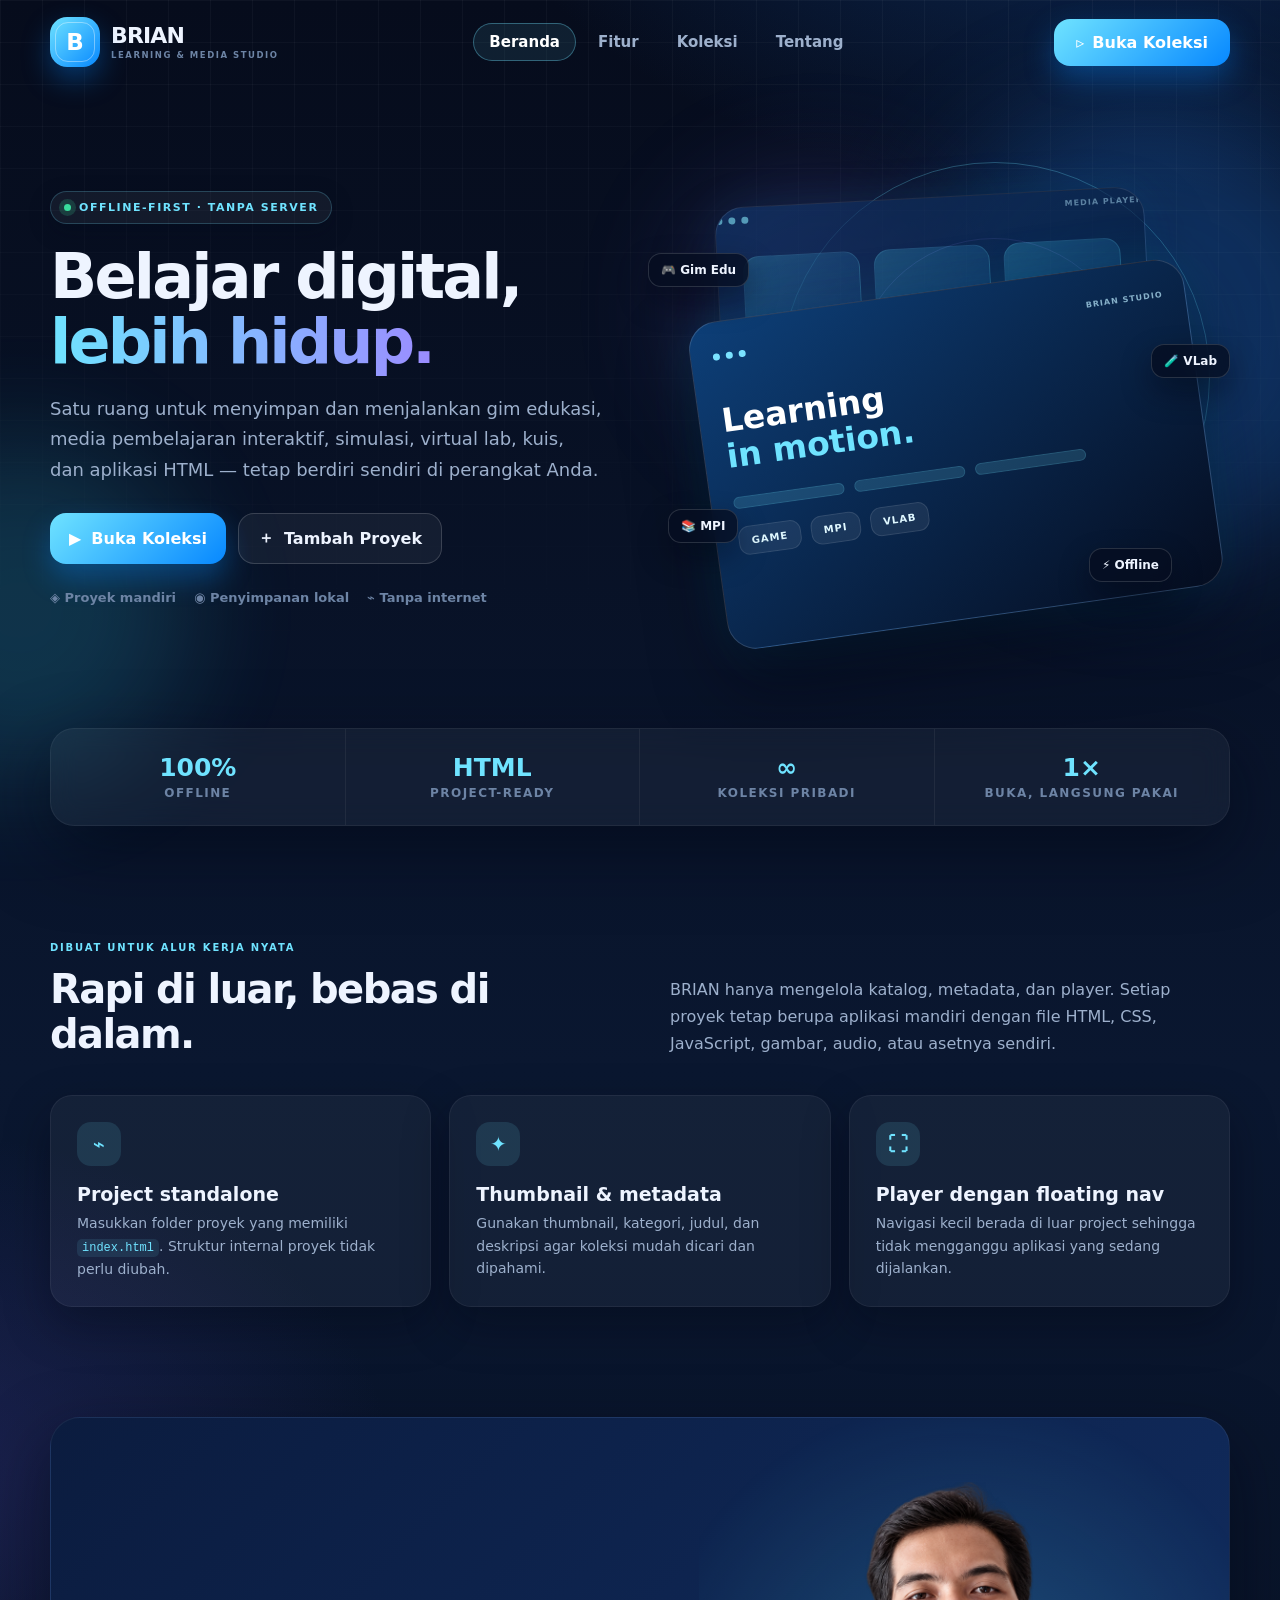
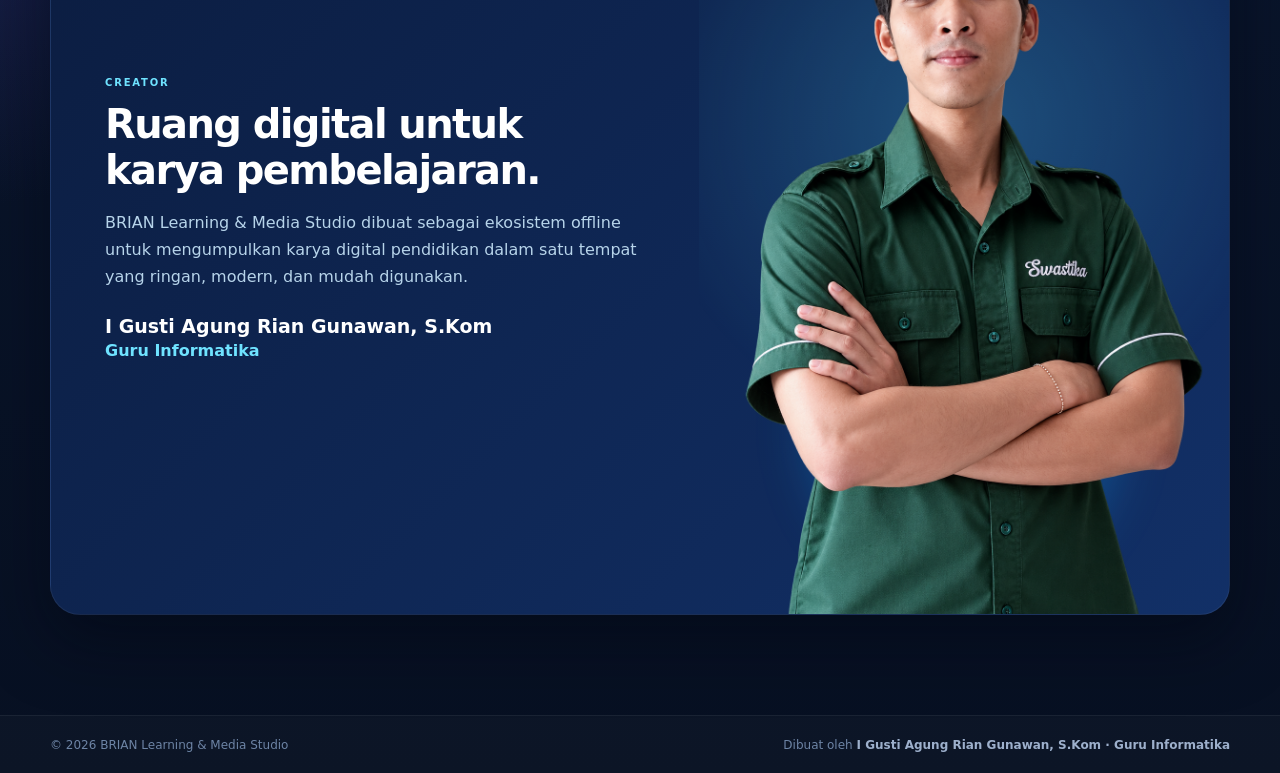
==== index.html @ 8cee1189 "Add files via upload" ====
<!doctype html>
<html lang="id">
<head>
  <meta charset="utf-8">
  <meta name="viewport" content="width=device-width, initial-scale=1">
  <meta name="theme-color" content="#0788ff">
  <meta name="description" content="BRIAN Learning & Media Studio — ruang offline untuk mengelola game edukasi, media pembelajaran interaktif, simulasi, dan aplikasi HTML.">
  <title>BRIAN Learning & Media Studio</title>
  <link rel="icon" href="assets/icons/favicon.svg" type="image/svg+xml">
  <link rel="stylesheet" href="css/styles.css">
</head>
<body class="landing-body">
  <div class="page-bg" aria-hidden="true">
    <div class="orb orb-blue"></div><div class="orb orb-cyan"></div><div class="orb orb-orange"></div>
    <div class="grid-lines"></div>
  </div>

  <header class="landing-header container">
    <a class="brand" href="index.html" aria-label="BRIAN Learning & Media Studio">
      <span class="brand-icon"><span>B</span></span>
      <span class="brand-copy"><strong>BRIAN</strong><small>learning & media studio</small></span>
    </a>
    <nav class="landing-nav" aria-label="Navigasi">
      <a class="active" href="#beranda">Beranda</a>
      <a href="#fitur">Fitur</a>
      <a href="koleksi.html">Koleksi</a>
      <a href="#tentang">Tentang</a>
    </nav>
    <a class="header-cta" href="koleksi.html"><span>▹</span> Buka Koleksi</a>
  </header>

  <main>
    <section class="landing-hero container" id="beranda">
      <div class="hero-copy">
        <div class="status-pill"><i></i> OFFLINE-FIRST · TANPA SERVER</div>
        <h1>Belajar digital,<br><span>lebih hidup.</span></h1>
        <p>Satu ruang untuk menyimpan dan menjalankan gim edukasi, media pembelajaran interaktif, simulasi, virtual lab, kuis, dan aplikasi HTML — tetap berdiri sendiri di perangkat Anda.</p>
        <div class="hero-actions">
          <a class="btn btn-primary" href="koleksi.html"><span>▶</span> Buka Koleksi</a>
          <a class="btn btn-outline" href="koleksi.html#tambah"><span>＋</span> Tambah Proyek</a>
        </div>
        <div class="hero-points"><span>◈ Proyek mandiri</span><span>◉ Penyimpanan lokal</span><span>⌁ Tanpa internet</span></div>
      </div>

      <div class="hero-art" aria-hidden="true">
        <div class="neon-ring ring-a"></div><div class="neon-ring ring-b"></div>
        <div class="device-stack">
          <div class="device-card back">
            <div class="window-top"><b></b><b></b><b></b><span>MEDIA PLAYER</span></div>
            <div class="mock-grid"><i></i><i></i><i></i><i></i><i></i><i></i></div>
          </div>
          <div class="device-card front">
            <div class="window-top"><b></b><b></b><b></b><span>BRIAN STUDIO</span></div>
            <div class="mock-title">Learning<br><em>in motion.</em></div>
            <div class="mock-toolbar"><span></span><span></span><span></span></div>
            <div class="mock-tiles"><i>GAME</i><i>MPI</i><i>VLAB</i></div>
          </div>
        </div>
        <div class="floating-tag tag-1">🎮 Gim Edu</div>
        <div class="floating-tag tag-2">🧪 VLab</div>
        <div class="floating-tag tag-3">📚 MPI</div>
        <div class="floating-tag tag-4">⚡ Offline</div>
      </div>
    </section>

    <section class="feature-strip container" id="fitur">
      <div class="metric"><strong>100%</strong><span>offline</span></div>
      <div class="metric"><strong>HTML</strong><span>project-ready</span></div>
      <div class="metric"><strong>∞</strong><span>koleksi pribadi</span></div>
      <div class="metric"><strong>1×</strong><span>buka, langsung pakai</span></div>
    </section>

    <section class="feature-section container">
      <div class="section-head"><div><span class="eyebrow">DIBUAT UNTUK ALUR KERJA NYATA</span><h2>Rapi di luar, bebas di dalam.</h2></div><p>BRIAN hanya mengelola katalog, metadata, dan player. Setiap proyek tetap berupa aplikasi mandiri dengan file HTML, CSS, JavaScript, gambar, audio, atau asetnya sendiri.</p></div>
      <div class="feature-grid">
        <article class="feature-card"><span class="feature-icon">⌁</span><h3>Project standalone</h3><p>Masukkan folder proyek yang memiliki <code>index.html</code>. Struktur internal proyek tidak perlu diubah.</p></article>
        <article class="feature-card"><span class="feature-icon">✦</span><h3>Thumbnail & metadata</h3><p>Gunakan thumbnail, kategori, judul, dan deskripsi agar koleksi mudah dicari dan dipahami.</p></article>
        <article class="feature-card"><span class="feature-icon">⛶</span><h3>Player dengan floating nav</h3><p>Navigasi kecil berada di luar project sehingga tidak mengganggu aplikasi yang sedang dijalankan.</p></article>
      </div>
    </section>

    <section class="about-section container" id="tentang">
      <div class="about-card">
        <div class="about-copy"><span class="eyebrow">CREATOR</span><h2>Ruang digital untuk karya pembelajaran.</h2><p>BRIAN Learning & Media Studio dibuat sebagai ekosistem offline untuk mengumpulkan karya digital pendidikan dalam satu tempat yang ringan, modern, dan mudah digunakan.</p><div class="credit-name">I Gusti Agung Rian Gunawan, S.Kom</div><div class="credit-role">Guru Informatika</div></div>
        <div class="creator-portrait"><div class="portrait-glow"></div><img src="assets/images/creator.png" alt="I Gusti Agung Rian Gunawan"></div>
      </div>
    </section>
  </main>

  <footer class="landing-footer"><div class="container footer-inner"><span>© 2026 BRIAN Learning & Media Studio</span><span>Dibuat oleh <strong>I Gusti Agung Rian Gunawan, S.Kom · Guru Informatika</strong></span></div></footer>
</body>
</html>
---- css/styles.css ----
:root{
  --blue:#2fb6ff;--blue-deep:#0788ff;--cyan:#6fe3ff;--purple:#9b8cff;--purple-deep:#7c6cf0;
  --deep:#04081a;--ink:#eef4ff;--muted:#9db0cc;--muted2:#6d84a5;
  --line:rgba(255,255,255,.10);--line-soft:rgba(255,255,255,.06);
  --glass:rgba(255,255,255,.045);--glass-strong:rgba(255,255,255,.09);
  --orange:#ffab00;--white:#fff;
  --shadow:0 25px 70px rgba(2,8,22,.55);
}
*{box-sizing:border-box}
html{scroll-behavior:smooth}
body{margin:0;font-family:'Nunito',system-ui,-apple-system,'Segoe UI',sans-serif;color:var(--ink);background:#060c1c}
.container{width:min(1180px,calc(100% - 64px));margin:0 auto}
.landing-body{
  min-height:100vh;overflow-x:hidden;
  background:
    radial-gradient(1100px 650px at 88% -8%,rgba(19,72,145,.55) 0%,transparent 60%),
    radial-gradient(900px 620px at -8% 62%,rgba(63,58,150,.35) 0%,transparent 55%),
    linear-gradient(180deg,#060c1c 0%,#0a1730 45%,#071022 100%);
}
.page-bg{position:fixed;inset:0;pointer-events:none;overflow:hidden;z-index:0}
.orb{position:absolute;border-radius:50%;filter:blur(60px)}
.orb-blue{width:460px;height:460px;right:-100px;top:100px;background:#1f6fd1;opacity:.35}
.orb-cyan{width:340px;height:340px;left:-150px;top:440px;background:#37e0ff;opacity:.16}
.orb-orange{width:260px;height:260px;right:26%;top:180px;background:#7c6cf0;opacity:.2}
.grid-lines{position:absolute;inset:0;background-image:linear-gradient(rgba(255,255,255,.035) 1px,transparent 1px),linear-gradient(90deg,rgba(255,255,255,.035) 1px,transparent 1px);background-size:42px 42px;mask-image:linear-gradient(#000,transparent 78%)}

.landing-header{height:84px;display:flex;align-items:center;justify-content:space-between;position:relative;z-index:2}
.brand{display:flex;align-items:center;gap:11px;text-decoration:none;color:var(--ink)}
.brand-icon{width:50px;height:50px;border-radius:17px;background:linear-gradient(135deg,var(--cyan),var(--blue-deep));display:grid;place-items:center;box-shadow:0 12px 28px rgba(7,136,255,.35);position:relative}
.brand-icon:after{content:'';position:absolute;inset:5px;border:1px solid rgba(255,255,255,.38);border-radius:13px}
.brand-icon span{font-family:system-ui,-apple-system,BlinkMacSystemFont,'Segoe UI',sans-serif;font-weight:900;font-size:23px;color:#fff;position:relative;z-index:1}
.brand-copy{display:flex;flex-direction:column;line-height:1}
.brand-copy strong{font-family:system-ui,-apple-system,BlinkMacSystemFont,'Segoe UI',sans-serif;font-size:22px;letter-spacing:-.04em;color:var(--ink)}
.brand-copy small{margin-top:4px;color:var(--muted2);letter-spacing:.18em;text-transform:uppercase;font-size:8.5px;font-weight:700}
.landing-nav{display:flex;gap:6px}
.landing-nav a{text-decoration:none;color:var(--muted);font-weight:700;font-size:15px;padding:9px 15px;border-radius:999px;border:1px solid transparent;transition:.2s ease}
.landing-nav a.active{color:#fff;background:rgba(111,227,255,.09);border-color:rgba(111,227,255,.35)}
.landing-nav a:hover{color:#fff}
.header-cta{display:inline-flex;align-items:center;gap:8px;text-decoration:none;color:#fff;background:linear-gradient(135deg,var(--cyan),var(--blue-deep));padding:14px 22px;border-radius:16px;font-weight:800;box-shadow:0 12px 30px rgba(7,136,255,.35)}

.landing-hero{position:relative;z-index:1;min-height:640px;display:grid;grid-template-columns:1fr 1fr;align-items:center;padding:54px 0 70px}
.hero-copy{padding-right:38px}
.status-pill{display:inline-flex;align-items:center;gap:8px;color:var(--cyan);font-size:11px;font-weight:900;letter-spacing:.14em;background:rgba(255,255,255,.05);border:1px solid rgba(111,227,255,.22);padding:9px 13px;border-radius:99px;box-shadow:0 7px 22px rgba(2,10,25,.3)}
.status-pill i{width:7px;height:7px;background:#39db9c;border-radius:50%;box-shadow:0 0 0 5px rgba(57,219,156,.18)}
h1{font-family:system-ui,-apple-system,BlinkMacSystemFont,'Segoe UI',sans-serif;font-size:clamp(38px,5vw,62px);line-height:1.05;letter-spacing:-.045em;margin:20px 0 20px;color:var(--ink)}
h1 span{background:linear-gradient(90deg,var(--cyan),var(--purple));-webkit-background-clip:text;background-clip:text;color:transparent}
.hero-copy>p{max-width:610px;color:var(--muted);font-size:18px;line-height:1.7;margin:0}
.hero-actions{display:flex;flex-wrap:wrap;gap:12px;margin-top:28px}
.btn{display:inline-flex;align-items:center;justify-content:center;gap:10px;border:none;text-decoration:none;font-weight:800;border-radius:16px;padding:14px 19px;cursor:pointer;font-family:inherit}
.btn-primary{color:#fff;background:linear-gradient(135deg,var(--cyan),var(--blue-deep));box-shadow:0 14px 28px rgba(7,136,255,.32)}
.btn-outline{color:var(--ink);background:rgba(255,255,255,.05);border:1px solid rgba(255,255,255,.16)}
.hero-points{display:flex;flex-wrap:wrap;gap:18px;margin-top:26px;color:var(--muted2);font-size:13px;font-weight:700}

.hero-art{height:520px;position:relative}
.device-stack{position:absolute;inset:48px 35px 30px 30px;transform:rotate(-8deg)}
.device-card{position:absolute;border-radius:29px;background:linear-gradient(145deg,#123a72,#050d20);border:1px solid rgba(255,255,255,.14);box-shadow:0 34px 70px rgba(1,6,18,.55),0 0 50px rgba(0,190,255,.16);overflow:hidden}
.device-card.back{width:430px;height:290px;right:35px;top:12px;transform:rotate(5deg);opacity:.65}
.device-card.front{width:500px;height:330px;right:-4px;bottom:6px;padding:22px;background:linear-gradient(145deg,#0d3f78,#050d20)}
.window-top{height:24px;display:flex;align-items:center;gap:6px;color:#bcecff;font-size:8px;letter-spacing:.13em;font-weight:800}
.window-top b{width:7px;height:7px;border-radius:50%;background:#7ae2ff}
.window-top span{margin-left:auto;opacity:.7}
.mock-grid{display:grid;grid-template-columns:repeat(3,1fr);gap:14px;padding:25px}
.mock-grid i{height:82px;border-radius:16px;background:linear-gradient(145deg,rgba(71,215,255,.35),rgba(30,119,245,.12));border:1px solid rgba(120,230,255,.22)}
.mock-title{font-family:system-ui,-apple-system,BlinkMacSystemFont,'Segoe UI',sans-serif;color:#fff;font-size:33px;font-weight:800;line-height:1.1;margin:35px 0 22px}
.mock-title em{color:var(--cyan);font-style:normal}
.mock-toolbar{display:flex;gap:10px}
.mock-toolbar span{width:112px;height:12px;border-radius:12px;background:rgba(116,229,255,.16);border:1px solid rgba(116,229,255,.14)}
.mock-tiles{display:flex;gap:10px;margin-top:18px}
.mock-tiles i{font-style:normal;font-size:10px;font-weight:900;letter-spacing:.1em;color:#dff8ff;padding:8px 12px;border-radius:11px;background:rgba(255,255,255,.07);border:1px solid rgba(255,255,255,.1)}
.neon-ring{position:absolute;border:1px solid rgba(111,227,255,.28);border-radius:50%;filter:drop-shadow(0 0 15px rgba(25,190,255,.28))}
.ring-a{width:430px;height:430px;right:20px;top:24px}
.ring-b{width:280px;height:280px;right:96px;top:100px;border-color:rgba(155,140,255,.32)}
.floating-tag{position:absolute;z-index:2;padding:9px 12px;border-radius:13px;background:rgba(6,14,32,.78);backdrop-filter:blur(10px);border:1px solid rgba(255,255,255,.14);box-shadow:0 14px 30px rgba(1,6,18,.4);font-size:12px;font-weight:900;color:var(--ink)}
.tag-1{left:8px;top:115px}.tag-2{right:0;top:206px}.tag-3{left:28px;bottom:115px}.tag-4{right:58px;bottom:76px}

.feature-strip{position:relative;z-index:2;display:grid;grid-template-columns:repeat(4,1fr);background:var(--glass);border:1px solid var(--line-soft);border-radius:24px;box-shadow:var(--shadow);overflow:hidden;backdrop-filter:blur(14px)}
.metric{text-align:center;padding:24px 15px;border-right:1px solid var(--line-soft)}
.metric:last-child{border-right:none}
.metric strong{display:block;font-family:system-ui,-apple-system,BlinkMacSystemFont,'Segoe UI',sans-serif;color:var(--cyan);font-size:25px}
.metric span{font-size:12px;color:var(--muted2);font-weight:800;text-transform:uppercase;letter-spacing:.12em}

.feature-section{padding:110px 0}
.section-head{display:grid;grid-template-columns:1fr 1fr;gap:60px;align-items:end}
.eyebrow{font-size:10px;color:var(--cyan);font-weight:900;letter-spacing:.18em}
.section-head h2,.about-copy h2{font-family:system-ui,-apple-system,BlinkMacSystemFont,'Segoe UI',sans-serif;font-size:clamp(28px,3.4vw,40px);line-height:1.13;letter-spacing:-.04em;margin:12px 0 0;color:var(--ink)}
.section-head p{color:var(--muted);font-size:16px;line-height:1.7;margin:0}
.feature-grid{display:grid;grid-template-columns:repeat(3,1fr);gap:18px;margin-top:38px}
.feature-card{padding:26px;border-radius:22px;background:var(--glass);border:1px solid var(--line-soft);box-shadow:0 18px 45px rgba(1,6,18,.35)}
.feature-icon{display:grid;place-items:center;width:44px;height:44px;border-radius:14px;background:rgba(111,227,255,.12);color:var(--cyan);font-weight:900;font-size:20px}
.feature-card h3{font-family:system-ui,-apple-system,BlinkMacSystemFont,'Segoe UI',sans-serif;margin:17px 0 7px;font-size:19px;color:var(--ink)}
.feature-card p{margin:0;color:var(--muted);line-height:1.6;font-size:14px}
.feature-card code{font-size:12px;color:var(--cyan);background:rgba(111,227,255,.1);padding:2px 5px;border-radius:5px}

.about-section{padding-bottom:100px}
.about-card{display:grid;grid-template-columns:1.1fr .9fr;align-items:center;min-height:360px;border-radius:30px;background:linear-gradient(135deg,#0b1c3f,#123067);overflow:hidden;box-shadow:0 25px 65px rgba(1,6,18,.5);border:1px solid var(--line-soft)}
.about-copy{padding:54px}
.about-copy h2{color:#fff}
.about-copy p{max-width:620px;color:#b7d4ea;line-height:1.7}
.credit-name{margin-top:25px;color:#fff;font-family:system-ui,-apple-system,BlinkMacSystemFont,'Segoe UI',sans-serif;font-weight:800;font-size:19px}
.credit-role{margin-top:4px;color:var(--cyan);font-weight:800}
.creator-portrait{height:100%;min-height:360px;position:relative;display:flex;align-items:flex-end;justify-content:center;background:radial-gradient(circle at 50% 38%,rgba(84,224,255,.22),transparent 58%)}
.creator-portrait img{height:92%;max-width:100%;object-fit:contain;position:relative;z-index:2}
.portrait-glow{position:absolute;width:310px;height:310px;border-radius:50%;background:rgba(17,170,255,.28);filter:blur(25px);bottom:30px}

.landing-footer{border-top:1px solid var(--line-soft);background:rgba(255,255,255,.02)}
.footer-inner{display:flex;justify-content:space-between;gap:25px;padding:22px 0;color:var(--muted2);font-size:12px}
.footer-inner strong{color:var(--muted)}

@media(max-width:950px){
  .landing-nav{display:none}
  .container{width:min(100% - 34px,720px)}
  .landing-hero{grid-template-columns:1fr;padding-top:30px}
  .hero-art{margin-top:20px;height:420px}
  .device-card.front{width:430px;height:290px}
  .device-card.back{width:360px;height:240px}
  .feature-grid,.section-head,.about-card{grid-template-columns:1fr}
  .creator-portrait{min-height:300px}
  .feature-strip{grid-template-columns:repeat(2,1fr)}
  .metric:nth-child(2){border-right:none}
  .metric{border-bottom:1px solid var(--line-soft)}
  .footer-inner{flex-direction:column}
  .header-cta{padding:12px 15px}
}
@media(max-width:560px){
  .brand-copy small{display:none}
  .landing-header{height:74px}
  .header-cta{font-size:12px}
  .hero-copy{padding-right:0}
  .hero-copy>p{font-size:16px}
  .hero-points{flex-wrap:wrap}
  .hero-art{height:310px}
  .device-stack{inset:20px 0}
  .device-card.front{width:330px;height:220px;right:20px;padding:14px;border-radius:22px}
  .device-card.back{width:260px;height:175px}
  .mock-title{font-size:22px;margin:22px 0 14px}
  .mock-tiles i{font-size:7px}
  .floating-tag{font-size:10px}
  .tag-1{left:0;top:55px}.tag-2{right:0;top:140px}.tag-3{left:5px;bottom:55px}.tag-4{right:22px;bottom:20px}
  .ring-a{width:280px;height:280px;right:20px;top:10px}
  .ring-b{width:190px;height:190px;right:70px;top:55px}
  .section-head h2,.about-copy h2{font-size:32px}
  .feature-grid{gap:12px}
  .about-copy{padding:32px}
  .creator-portrait{min-height:250px}
  .footer-inner{font-size:11px}
}
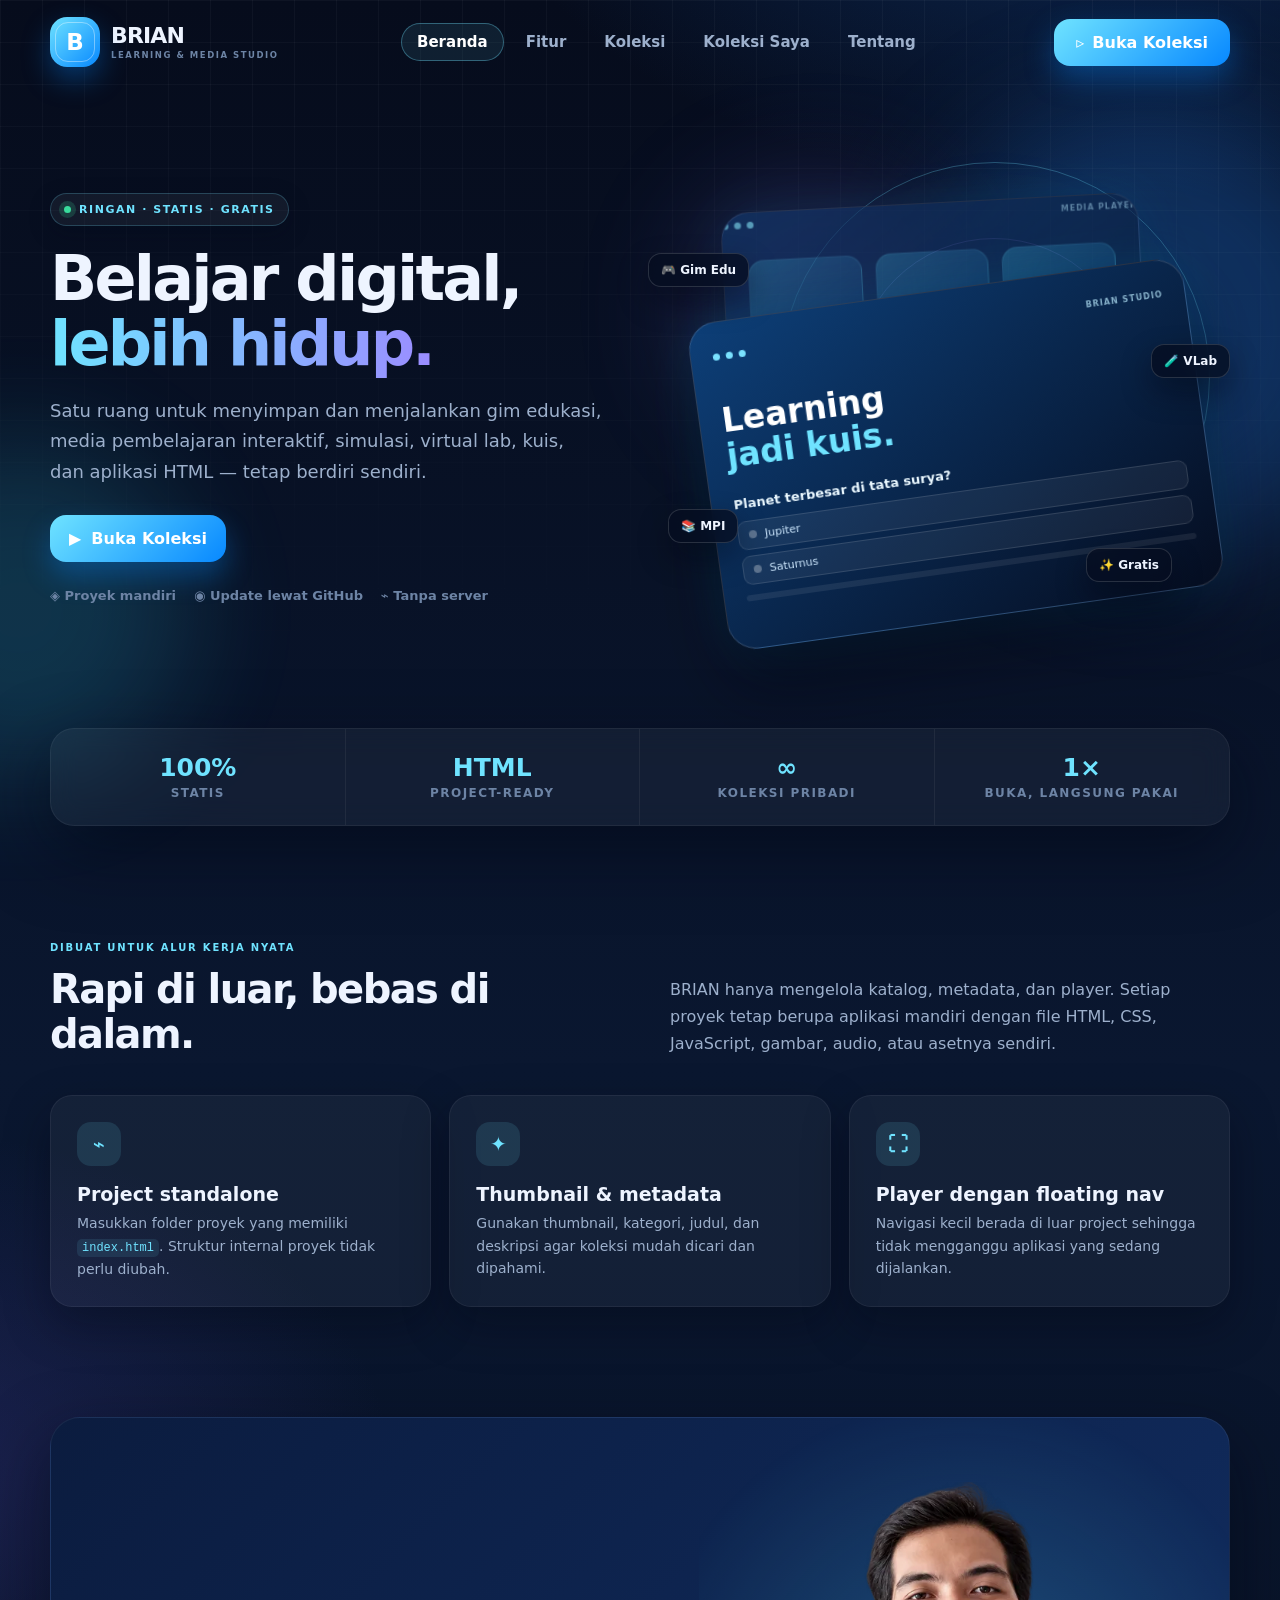
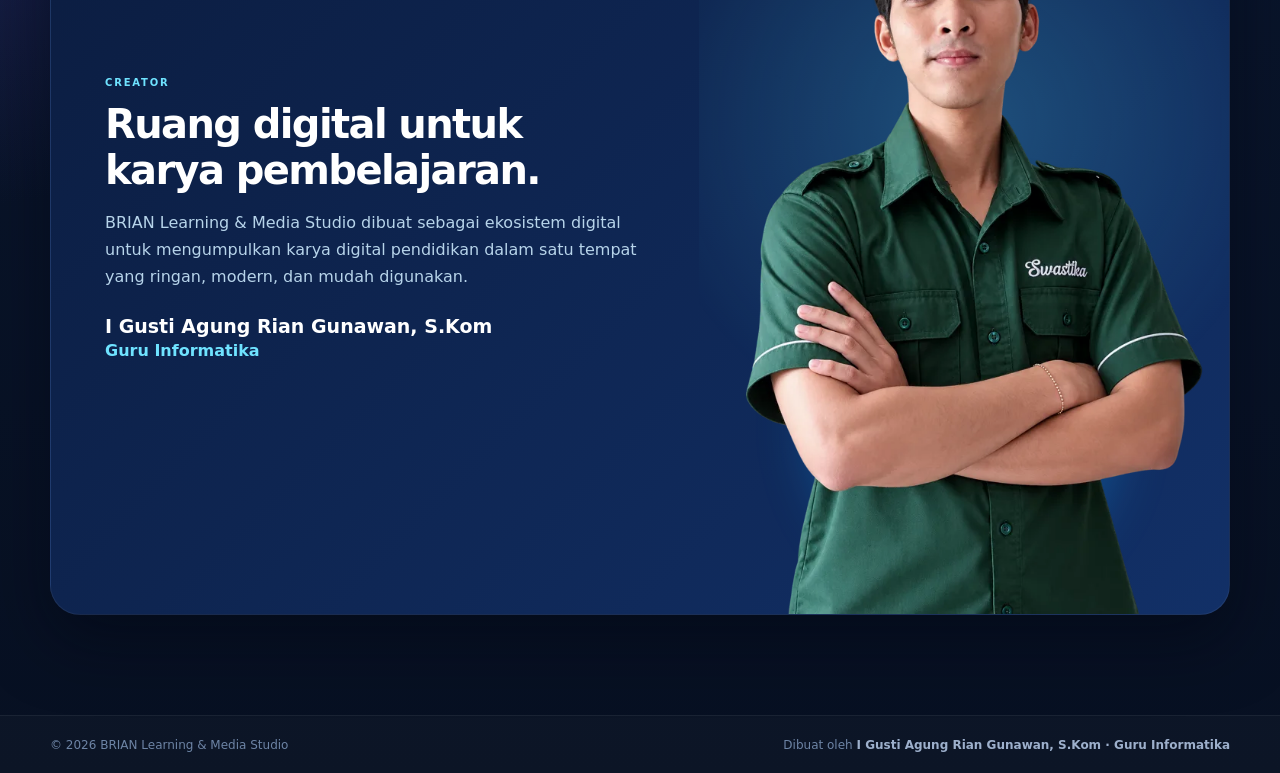
==== commit f0782086: "Add files via upload" ====
--- a/index.html
+++ b/index.html
@@ -1,15 +1,20 @@
+<!-- BRIAN Learning & Media Studio — © 2026 I Gusti Agung Rian Gunawan, S.Kom. Lihat LICENSE. -->
 <!doctype html>
 <html lang="id">
 <head>
   <meta charset="utf-8">
+  <script>window.__brianInstallEvt=null;window.addEventListener('beforeinstallprompt',function(e){e.preventDefault();window.__brianInstallEvt=e;document.documentElement.classList.add('can-install');});window.addEventListener('appinstalled',function(){window.__brianInstallEvt=null;document.documentElement.classList.remove('can-install');});</script>
   <meta name="viewport" content="width=device-width, initial-scale=1">
   <meta name="theme-color" content="#0788ff">
-  <meta name="description" content="BRIAN Learning & Media Studio — ruang offline untuk mengelola game edukasi, media pembelajaran interaktif, simulasi, dan aplikasi HTML.">
+  <meta property="og:type" content="website"><meta property="og:title" content="BRIAN Learning &amp; Media Studio"><meta property="og:description" content="Gim edukasi, media pembelajaran interaktif, dan simulasi karya I Gusti Agung Rian Gunawan, S.Kom."><meta property="og:image" content="/assets/images/og-cover.png"><meta property="og:image:width" content="1200"><meta property="og:image:height" content="630"><meta name="twitter:card" content="summary_large_image">
+  <meta name="description" content="BRIAN Learning & Media Studio — ruang digital untuk mengelola game edukasi, media pembelajaran interaktif, simulasi, dan aplikasi HTML.">
   <title>BRIAN Learning & Media Studio</title>
   <link rel="icon" href="assets/icons/favicon.svg" type="image/svg+xml">
+  <link rel="apple-touch-icon" href="assets/icons/apple-touch-icon.png">
+  <link rel="manifest" href="manifest.json">
   <link rel="stylesheet" href="css/styles.css">
 </head>
-<body class="landing-body">
+<body class="landing-body"><a class="skip-link" href="#konten">Lewati ke konten</a>
   <div class="page-bg" aria-hidden="true">
     <div class="orb orb-blue"></div><div class="orb orb-cyan"></div><div class="orb orb-orange"></div>
     <div class="grid-lines"></div>
@@ -24,47 +29,63 @@
       <a class="active" href="#beranda">Beranda</a>
       <a href="#fitur">Fitur</a>
       <a href="koleksi.html">Koleksi</a>
+      <a href="koleksi-saya.html">Koleksi Saya</a>
       <a href="#tentang">Tentang</a>
     </nav>
     <a class="header-cta" href="koleksi.html"><span>▹</span> Buka Koleksi</a>
   </header>
 
-  <main>
+  <main id="konten">
     <section class="landing-hero container" id="beranda">
       <div class="hero-copy">
-        <div class="status-pill"><i></i> OFFLINE-FIRST · TANPA SERVER</div>
+        <div class="status-pill"><i></i> RINGAN · STATIS · GRATIS</div>
         <h1>Belajar digital,<br><span>lebih hidup.</span></h1>
-        <p>Satu ruang untuk menyimpan dan menjalankan gim edukasi, media pembelajaran interaktif, simulasi, virtual lab, kuis, dan aplikasi HTML — tetap berdiri sendiri di perangkat Anda.</p>
+        <p>Satu ruang untuk menyimpan dan menjalankan gim edukasi, media pembelajaran interaktif, simulasi, virtual lab, kuis, dan aplikasi HTML — tetap berdiri sendiri.</p>
         <div class="hero-actions">
           <a class="btn btn-primary" href="koleksi.html"><span>▶</span> Buka Koleksi</a>
-          <a class="btn btn-outline" href="koleksi.html#tambah"><span>＋</span> Tambah Proyek</a>
+          <button class="btn btn-outline" data-install><span>⇩</span> Pasang ke Perangkat</button>
         </div>
-        <div class="hero-points"><span>◈ Proyek mandiri</span><span>◉ Penyimpanan lokal</span><span>⌁ Tanpa internet</span></div>
+        <div class="hero-points"><span>◈ Proyek mandiri</span><span>◉ Update lewat GitHub</span><span>⌁ Tanpa server</span></div>
       </div>
 
-      <div class="hero-art" aria-hidden="true">
+      <div class="hero-art" id="heroArt" aria-hidden="true">
         <div class="neon-ring ring-a"></div><div class="neon-ring ring-b"></div>
-        <div class="device-stack">
+        <div class="device-stack" id="deviceStack">
           <div class="device-card back">
             <div class="window-top"><b></b><b></b><b></b><span>MEDIA PLAYER</span></div>
             <div class="mock-grid"><i></i><i></i><i></i><i></i><i></i><i></i></div>
           </div>
           <div class="device-card front">
             <div class="window-top"><b></b><b></b><b></b><span>BRIAN STUDIO</span></div>
-            <div class="mock-title">Learning<br><em>in motion.</em></div>
-            <div class="mock-toolbar"><span></span><span></span><span></span></div>
-            <div class="mock-tiles"><i>GAME</i><i>MPI</i><i>VLAB</i></div>
+            <div class="mock-title">Learning<br><em id="heroCycle">in motion.</em></div>
+            <div class="mock-stage" id="mockStage">
+              <div class="stage-scene scene-catalog" data-scene="catalog">
+                <div class="mock-toolbar"><span></span><span></span><span></span></div>
+                <div class="mock-tiles"><i class="pick">GAME</i><i>MPI</i><i>VLAB</i></div>
+                <div class="mock-cursor"></div>
+              </div>
+              <div class="stage-scene scene-quiz" data-scene="quiz">
+                <p class="sq-q">Planet terbesar di tata surya?</p>
+                <div class="sq-opt sq-right"><span class="sq-dot"></span>Jupiter</div>
+                <div class="sq-opt"><span class="sq-dot"></span>Saturnus</div>
+                <div class="sq-bar"><i></i></div>
+              </div>
+              <div class="stage-scene scene-lab" data-scene="lab">
+                <svg viewBox="0 0 220 90" class="sq-chart"><polyline points="0,70 35,55 70,60 105,25 140,38 175,12 210,20"/><circle class="sq-ball" cx="10" cy="20" r="6"/></svg>
+                <p class="sq-caption">Simulasi gerak parabola</p>
+              </div>
+            </div>
           </div>
         </div>
         <div class="floating-tag tag-1">🎮 Gim Edu</div>
         <div class="floating-tag tag-2">🧪 VLab</div>
         <div class="floating-tag tag-3">📚 MPI</div>
-        <div class="floating-tag tag-4">⚡ Offline</div>
+        <div class="floating-tag tag-4">✨ Gratis</div>
       </div>
     </section>
 
     <section class="feature-strip container" id="fitur">
-      <div class="metric"><strong>100%</strong><span>offline</span></div>
+      <div class="metric"><strong>100%</strong><span>statis</span></div>
       <div class="metric"><strong>HTML</strong><span>project-ready</span></div>
       <div class="metric"><strong>∞</strong><span>koleksi pribadi</span></div>
       <div class="metric"><strong>1×</strong><span>buka, langsung pakai</span></div>
@@ -81,12 +102,15 @@
 
     <section class="about-section container" id="tentang">
       <div class="about-card">
-        <div class="about-copy"><span class="eyebrow">CREATOR</span><h2>Ruang digital untuk karya pembelajaran.</h2><p>BRIAN Learning & Media Studio dibuat sebagai ekosistem offline untuk mengumpulkan karya digital pendidikan dalam satu tempat yang ringan, modern, dan mudah digunakan.</p><div class="credit-name">I Gusti Agung Rian Gunawan, S.Kom</div><div class="credit-role">Guru Informatika</div></div>
-        <div class="creator-portrait"><div class="portrait-glow"></div><img src="assets/images/creator.png" alt="I Gusti Agung Rian Gunawan"></div>
+        <div class="about-copy"><span class="eyebrow">CREATOR</span><h2>Ruang digital untuk karya pembelajaran.</h2><p>BRIAN Learning & Media Studio dibuat sebagai ekosistem digital untuk mengumpulkan karya digital pendidikan dalam satu tempat yang ringan, modern, dan mudah digunakan.</p><div class="credit-name">I Gusti Agung Rian Gunawan, S.Kom</div><div class="credit-role">Guru Informatika</div></div>
+        <div class="creator-portrait"><div class="portrait-glow"></div><img src="assets/images/creator.webp" alt="I Gusti Agung Rian Gunawan"></div>
       </div>
     </section>
   </main>
 
   <footer class="landing-footer"><div class="container footer-inner"><span>© 2026 BRIAN Learning & Media Studio</span><span>Dibuat oleh <strong>I Gusti Agung Rian Gunawan, S.Kom · Guru Informatika</strong></span></div></footer>
+  <script src="js/hero.js"></script>
+  <script src="js/pwa.js"></script>
+  <script src="js/watermark.js"></script>
 </body>
 </html>
--- a/css/styles.css
+++ b/css/styles.css
@@ -1,3 +1,4 @@
+/* BRIAN Learning & Media Studio — © 2026 I Gusti Agung Rian Gunawan, S.Kom. Lihat LICENSE. */
 :root{
   --blue:#2fb6ff;--blue-deep:#0788ff;--cyan:#6fe3ff;--purple:#9b8cff;--purple-deep:#7c6cf0;
   --deep:#04081a;--ink:#eef4ff;--muted:#9db0cc;--muted2:#6d84a5;
@@ -52,22 +53,54 @@
 .hero-points{display:flex;flex-wrap:wrap;gap:18px;margin-top:26px;color:var(--muted2);font-size:13px;font-weight:700}
 
 .hero-art{height:520px;position:relative}
-.device-stack{position:absolute;inset:48px 35px 30px 30px;transform:rotate(-8deg)}
+.hero-art{perspective:1400px}
+.device-stack{position:absolute;inset:48px 35px 30px 30px;transform:rotate(-8deg);transform-style:preserve-3d;will-change:transform;transition:transform .4s cubic-bezier(.2,.7,.3,1)}
 .device-card{position:absolute;border-radius:29px;background:linear-gradient(145deg,#123a72,#050d20);border:1px solid rgba(255,255,255,.14);box-shadow:0 34px 70px rgba(1,6,18,.55),0 0 50px rgba(0,190,255,.16);overflow:hidden}
-.device-card.back{width:430px;height:290px;right:35px;top:12px;transform:rotate(5deg);opacity:.65}
-.device-card.front{width:500px;height:330px;right:-4px;bottom:6px;padding:22px;background:linear-gradient(145deg,#0d3f78,#050d20)}
+.device-card.back{width:430px;height:290px;right:35px;top:12px;transform:rotate(5deg) translateZ(-40px);opacity:.65;animation:cardDrift 9s ease-in-out infinite}
+.device-card.front{width:500px;height:330px;right:-4px;bottom:6px;padding:22px;background:linear-gradient(145deg,#0d3f78,#050d20);animation:cardDrift 9s ease-in-out infinite reverse}
+@keyframes cardDrift{0%,100%{translate:0 0}50%{translate:0 -10px}}
+.neon-ring{animation:ringSpin 26s linear infinite}
+.neon-ring.ring-b{animation-duration:34s;animation-direction:reverse}
+@keyframes ringSpin{to{transform:rotate(360deg)}}
 .window-top{height:24px;display:flex;align-items:center;gap:6px;color:#bcecff;font-size:8px;letter-spacing:.13em;font-weight:800}
 .window-top b{width:7px;height:7px;border-radius:50%;background:#7ae2ff}
 .window-top span{margin-left:auto;opacity:.7}
 .mock-grid{display:grid;grid-template-columns:repeat(3,1fr);gap:14px;padding:25px}
 .mock-grid i{height:82px;border-radius:16px;background:linear-gradient(145deg,rgba(71,215,255,.35),rgba(30,119,245,.12));border:1px solid rgba(120,230,255,.22)}
-.mock-title{font-family:system-ui,-apple-system,BlinkMacSystemFont,'Segoe UI',sans-serif;color:#fff;font-size:33px;font-weight:800;line-height:1.1;margin:35px 0 22px}
-.mock-title em{color:var(--cyan);font-style:normal}
+.mock-title{font-family:system-ui,-apple-system,BlinkMacSystemFont,'Segoe UI',sans-serif;color:#fff;font-size:33px;font-weight:800;line-height:1.1;margin:35px 0 22px;min-height:1.2em}
+.mock-title em{color:var(--cyan);font-style:normal;display:inline-block;animation:cyclePop .5s ease both}
+@keyframes cyclePop{from{opacity:0;translate:0 8px}to{opacity:1;translate:0 0}}
+.mock-stage{position:relative;height:118px}
+.stage-scene{position:absolute;inset:0;opacity:0;transform:translateY(8px);transition:opacity .5s ease,transform .5s ease;pointer-events:none}
+.stage-scene.is-active{opacity:1;transform:translateY(0);pointer-events:auto}
 .mock-toolbar{display:flex;gap:10px}
 .mock-toolbar span{width:112px;height:12px;border-radius:12px;background:rgba(116,229,255,.16);border:1px solid rgba(116,229,255,.14)}
-.mock-tiles{display:flex;gap:10px;margin-top:18px}
-.mock-tiles i{font-style:normal;font-size:10px;font-weight:900;letter-spacing:.1em;color:#dff8ff;padding:8px 12px;border-radius:11px;background:rgba(255,255,255,.07);border:1px solid rgba(255,255,255,.1)}
+.mock-tiles{display:flex;gap:10px;margin-top:18px;position:relative}
+.mock-tiles i{font-style:normal;font-size:10px;font-weight:900;letter-spacing:.1em;color:#dff8ff;padding:8px 12px;border-radius:11px;background:rgba(255,255,255,.07);border:1px solid rgba(255,255,255,.1);transition:background .3s,border-color .3s}
+.mock-tiles i.pick{background:rgba(116,229,255,.3);border-color:rgba(116,229,255,.5)}
+.mock-cursor{position:absolute;left:10px;top:4px;width:14px;height:14px;border-radius:50% 50% 50% 0;background:#fff;box-shadow:0 0 0 4px rgba(255,255,255,.15);animation:cursorClick 3.2s ease-in-out infinite}
+@keyframes cursorClick{0%,8%{left:10px;top:4px;opacity:0}20%{left:10px;top:4px;opacity:1}35%,45%{left:10px;top:30px;transform:scale(.85)}60%,100%{opacity:0}}
+.sq-q{color:#eaf8ff;font-size:13px;font-weight:700;margin:0 0 10px}
+.sq-opt{display:flex;align-items:center;gap:8px;padding:7px 10px;border-radius:9px;background:rgba(255,255,255,.06);border:1px solid rgba(255,255,255,.12);color:#cfe9ff;font-size:11px;margin-bottom:6px}
+.sq-opt.sq-right{animation:sqCorrect 3.2s ease-in-out infinite}
+@keyframes sqCorrect{0%,45%{background:rgba(255,255,255,.06);border-color:rgba(255,255,255,.12)}55%,85%{background:rgba(70,230,160,.22);border-color:rgba(70,230,160,.55)}}
+.sq-dot{width:8px;height:8px;border-radius:50%;background:rgba(255,255,255,.3)}
+.sq-bar{height:6px;border-radius:6px;background:rgba(255,255,255,.08);margin-top:10px;overflow:hidden}
+.sq-bar i{display:block;height:100%;width:0;background:linear-gradient(90deg,var(--cyan),#5be2ff);animation:sqFill 3.2s ease-in-out infinite}
+@keyframes sqFill{0%,45%{width:0}80%,100%{width:72%}}
+.sq-chart{width:100%;height:72px}
+.sq-chart polyline{fill:none;stroke:rgba(120,230,255,.5);stroke-width:2}
+.sq-ball{fill:#fff;filter:drop-shadow(0 0 6px #7fe3ff);animation:sqBall 3.2s ease-in-out infinite}
+@keyframes sqBall{0%{offset-distance:0%}100%{offset-distance:100%}}
+.sq-chart .sq-ball{offset-path:path('M10,20 35,55 70,60 105,25 140,38 175,12 210,20')}
+.sq-caption{color:#cfe9ff;font-size:11px;margin:8px 0 0;text-align:center}
 .neon-ring{position:absolute;border:1px solid rgba(111,227,255,.28);border-radius:50%;filter:drop-shadow(0 0 15px rgba(25,190,255,.28))}
+.floating-tag{animation:tagFloat 6s ease-in-out infinite}
+.floating-tag.tag-2{animation-duration:7s;animation-delay:.4s}
+.floating-tag.tag-3{animation-duration:5.4s;animation-delay:.8s}
+.floating-tag.tag-4{animation-duration:6.6s;animation-delay:1.2s}
+@keyframes tagFloat{0%,100%{translate:0 0}50%{translate:0 -9px}}
+@media (prefers-reduced-motion:reduce){.device-card,.neon-ring,.floating-tag,.mock-title em,.mock-cursor,.sq-opt.sq-right,.sq-bar i,.sq-ball{animation:none!important}.device-stack{transition:none!important}}
 .ring-a{width:430px;height:430px;right:20px;top:24px}
 .ring-b{width:280px;height:280px;right:96px;top:100px;border-color:rgba(155,140,255,.32)}
 .floating-tag{position:absolute;z-index:2;padding:9px 12px;border-radius:13px;background:rgba(6,14,32,.78);backdrop-filter:blur(10px);border:1px solid rgba(255,255,255,.14);box-shadow:0 14px 30px rgba(1,6,18,.4);font-size:12px;font-weight:900;color:var(--ink)}
@@ -144,3 +177,7 @@
   .creator-portrait{min-height:250px}
   .footer-inner{font-size:11px}
 }
+.skip-link{position:fixed;left:12px;top:-60px;z-index:999;background:#0788ff;color:#fff;padding:12px 18px;border-radius:10px;font-weight:800;text-decoration:none;transition:top .2s ease}
+.skip-link:focus{top:12px}
+[data-install]{display:none}
+html.can-install [data-install]{display:inline-flex}
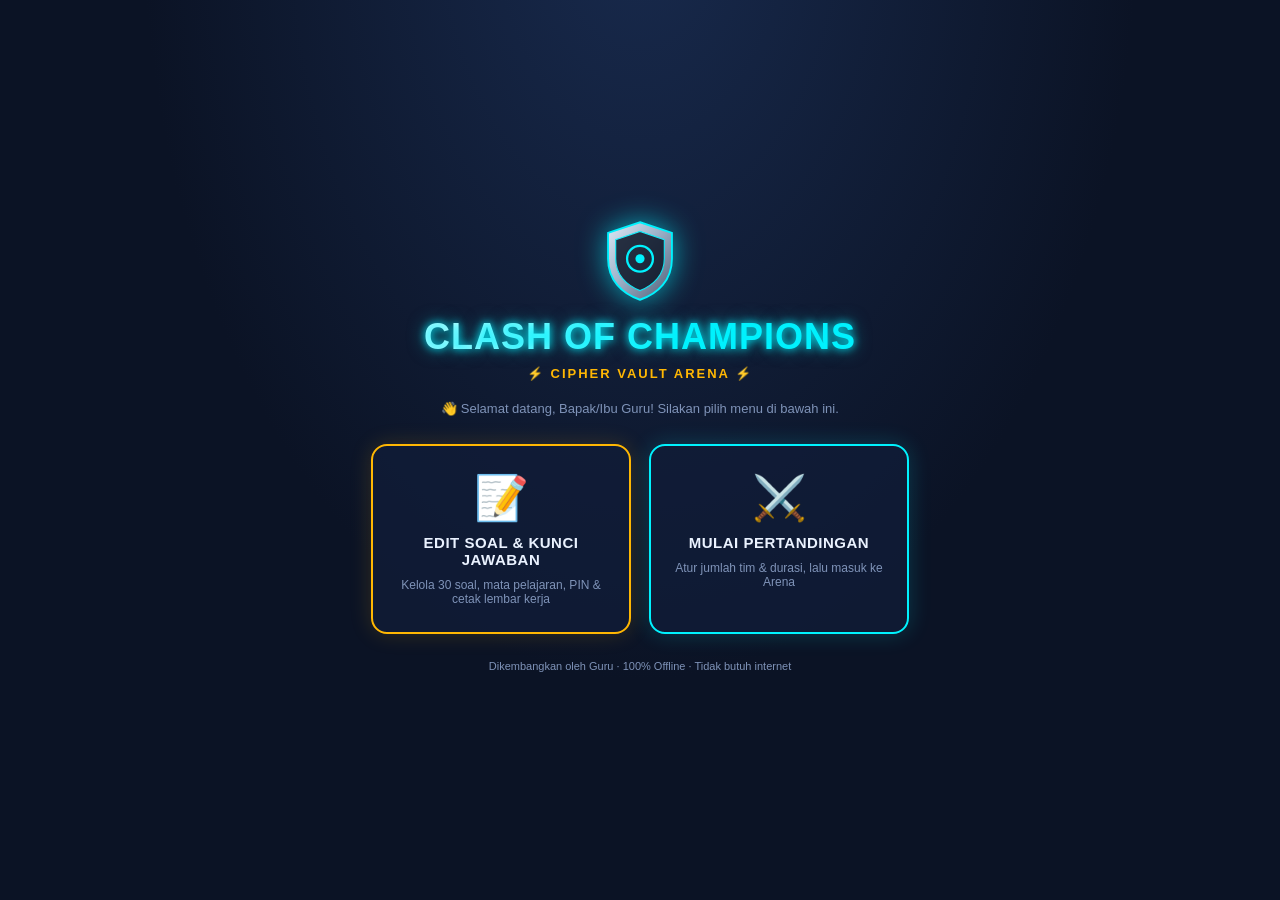
==== commit e3fe77b2: "Tambah proyek: Clash Of Champion" ====
--- a/index.html
+++ b/index.html
@@ -1,116 +1,242 @@
-<!-- BRIAN Learning & Media Studio — © 2026 I Gusti Agung Rian Gunawan, S.Kom. Lihat LICENSE. -->
-<!doctype html>
+<!DOCTYPE html>
 <html lang="id">
 <head>
-  <meta charset="utf-8">
-  <script>window.__brianInstallEvt=null;window.addEventListener('beforeinstallprompt',function(e){e.preventDefault();window.__brianInstallEvt=e;document.documentElement.classList.add('can-install');});window.addEventListener('appinstalled',function(){window.__brianInstallEvt=null;document.documentElement.classList.remove('can-install');});</script>
-  <meta name="viewport" content="width=device-width, initial-scale=1">
-  <meta name="theme-color" content="#0788ff">
-  <meta property="og:type" content="website"><meta property="og:title" content="BRIAN Learning &amp; Media Studio"><meta property="og:description" content="Gim edukasi, media pembelajaran interaktif, dan simulasi karya I Gusti Agung Rian Gunawan, S.Kom."><meta property="og:image" content="/assets/images/og-cover.png"><meta property="og:image:width" content="1200"><meta property="og:image:height" content="630"><meta name="twitter:card" content="summary_large_image">
-  <meta name="description" content="BRIAN Learning & Media Studio — ruang digital untuk mengelola game edukasi, media pembelajaran interaktif, simulasi, dan aplikasi HTML.">
-  <title>BRIAN Learning & Media Studio</title>
-  <link rel="icon" href="assets/icons/favicon.svg" type="image/svg+xml">
-  <link rel="apple-touch-icon" href="assets/icons/apple-touch-icon.png">
-  <link rel="manifest" href="manifest.json">
-  <link rel="stylesheet" href="css/styles.css">
+<meta charset="UTF-8">
+<meta name="viewport" content="width=device-width, initial-scale=1.0, maximum-scale=1.0, user-scalable=no">
+<title>Clash of Champions: Cipher Vault Arena</title>
+<link rel="stylesheet" href="css/style.css">
 </head>
-<body class="landing-body"><a class="skip-link" href="#konten">Lewati ke konten</a>
-  <div class="page-bg" aria-hidden="true">
-    <div class="orb orb-blue"></div><div class="orb orb-cyan"></div><div class="orb orb-orange"></div>
-    <div class="grid-lines"></div>
-  </div>
-
-  <header class="landing-header container">
-    <a class="brand" href="index.html" aria-label="BRIAN Learning & Media Studio">
-      <span class="brand-icon"><span>B</span></span>
-      <span class="brand-copy"><strong>BRIAN</strong><small>learning & media studio</small></span>
-    </a>
-    <nav class="landing-nav" aria-label="Navigasi">
-      <a class="active" href="#beranda">Beranda</a>
-      <a href="#fitur">Fitur</a>
-      <a href="koleksi.html">Koleksi</a>
-      <a href="koleksi-saya.html">Koleksi Saya</a>
-      <a href="#tentang">Tentang</a>
-    </nav>
-    <a class="header-cta" href="koleksi.html"><span>▹</span> Buka Koleksi</a>
-  </header>
-
-  <main id="konten">
-    <section class="landing-hero container" id="beranda">
-      <div class="hero-copy">
-        <div class="status-pill"><i></i> RINGAN · STATIS · GRATIS</div>
-        <h1>Belajar digital,<br><span>lebih hidup.</span></h1>
-        <p>Satu ruang untuk menyimpan dan menjalankan gim edukasi, media pembelajaran interaktif, simulasi, virtual lab, kuis, dan aplikasi HTML — tetap berdiri sendiri.</p>
-        <div class="hero-actions">
-          <a class="btn btn-primary" href="koleksi.html"><span>▶</span> Buka Koleksi</a>
-          <button class="btn btn-outline" data-install><span>⇩</span> Pasang ke Perangkat</button>
+<body>
+
+<!-- ===================== SCREEN 0: MENU UTAMA ===================== -->
+<div id="screen-menu" class="screen active">
+  <div class="menu-wrap">
+    <svg class="shield-logo" viewBox="0 0 100 110" xmlns="http://www.w3.org/2000/svg">
+      <defs>
+        <linearGradient id="shieldGrad" x1="0" y1="0" x2="1" y2="1">
+          <stop offset="0%" stop-color="#dfe9f5"/><stop offset="45%" stop-color="#9fb3ca"/>
+          <stop offset="100%" stop-color="#4c5b73"/>
+        </linearGradient>
+      </defs>
+      <path d="M50 4 L92 18 V52 C92 80 74 98 50 106 C26 98 8 80 8 52 V18 Z" fill="url(#shieldGrad)" stroke="#00f2fe" stroke-width="2.5"/>
+      <path d="M50 16 L82 27 V52 C82 73 68 87 50 94 C32 87 18 73 18 52 V27 Z" fill="#0b1325" stroke="#00f2fe" stroke-width="1.5" opacity=".85"/>
+      <circle cx="50" cy="52" r="17" fill="none" stroke="#00f2fe" stroke-width="3"/>
+      <circle cx="50" cy="52" r="6" fill="#00f2fe"/>
+    </svg>
+    <h1 class="brand-title glow-cyan">CLASH OF CHAMPIONS</h1>
+    <p class="brand-sub">⚡ CIPHER VAULT ARENA ⚡</p>
+    <p class="menu-welcome">👋 Selamat datang, Bapak/Ibu Guru! Silakan pilih menu di bawah ini.</p>
+
+    <div class="menu-options">
+      <button type="button" class="menu-card edit" onclick="goToEditFromMenu()">
+        <div class="menu-icon">📝</div>
+        <div class="menu-label">EDIT SOAL & KUNCI JAWABAN</div>
+        <div class="menu-desc">Kelola 30 soal, mata pelajaran, PIN & cetak lembar kerja</div>
+      </button>
+      <button type="button" class="menu-card arena" onclick="goToArenaSetup()">
+        <div class="menu-icon">⚔️</div>
+        <div class="menu-label">MULAI PERTANDINGAN</div>
+        <div class="menu-desc">Atur jumlah tim & durasi, lalu masuk ke Arena</div>
+      </button>
+    </div>
+    <p class="menu-footer">Dikembangkan oleh Guru · 100% Offline · Tidak butuh internet</p>
+  </div>
+</div>
+
+<!-- ===================== SCREEN 1: SETUP TIM ===================== -->
+<div id="screen-setup" class="screen">
+  <div class="setup-wrap">
+    <div class="setup-topbar">
+      <button type="button" class="icon-btn setup-backbtn" title="Kembali ke Menu" onclick="showScreen('screen-menu')">←</button>
+      <div style="text-align:center;">
+        <h1 class="brand-title glow-cyan" style="font-size:clamp(18px,2.6vw,28px);">PENGATURAN ARENA</h1>
+        <p class="brand-sub" style="margin-bottom:0;">Digital Vault Lock Arena</p>
+      </div>
+    </div>
+
+    <div class="setup-scroll-area">
+      <div class="setup-card">
+        <p class="setup-subject-readonly">📘 Materi: <b id="setup-subject-display">Informatika</b> <span class="tiny-hint">(ubah di menu Edit Soal)</span></p>
+        <div class="form-row">
+          <label>Jumlah Tim (2–6)</label>
+          <select id="in-teamcount" onchange="renderTeamNameInputs()">
+            <option value="2">2 Tim</option><option value="3">3 Tim</option><option value="4" selected>4 Tim</option>
+            <option value="5">5 Tim</option><option value="6">6 Tim</option>
+          </select>
         </div>
-        <div class="hero-points"><span>◈ Proyek mandiri</span><span>◉ Update lewat GitHub</span><span>⌁ Tanpa server</span></div>
+        <div class="form-row">
+          <label>Nama Tim</label>
+          <div class="team-names-grid" id="team-name-inputs"></div>
+        </div>
+        <div class="form-row">
+          <label>Durasi Waktu (menit)</label>
+          <input type="number" id="in-duration" value="15" min="1" max="90">
+        </div>
       </div>
-
-      <div class="hero-art" id="heroArt" aria-hidden="true">
-        <div class="neon-ring ring-a"></div><div class="neon-ring ring-b"></div>
-        <div class="device-stack" id="deviceStack">
-          <div class="device-card back">
-            <div class="window-top"><b></b><b></b><b></b><span>MEDIA PLAYER</span></div>
-            <div class="mock-grid"><i></i><i></i><i></i><i></i><i></i><i></i></div>
-          </div>
-          <div class="device-card front">
-            <div class="window-top"><b></b><b></b><b></b><span>BRIAN STUDIO</span></div>
-            <div class="mock-title">Learning<br><em id="heroCycle">in motion.</em></div>
-            <div class="mock-stage" id="mockStage">
-              <div class="stage-scene scene-catalog" data-scene="catalog">
-                <div class="mock-toolbar"><span></span><span></span><span></span></div>
-                <div class="mock-tiles"><i class="pick">GAME</i><i>MPI</i><i>VLAB</i></div>
-                <div class="mock-cursor"></div>
-              </div>
-              <div class="stage-scene scene-quiz" data-scene="quiz">
-                <p class="sq-q">Planet terbesar di tata surya?</p>
-                <div class="sq-opt sq-right"><span class="sq-dot"></span>Jupiter</div>
-                <div class="sq-opt"><span class="sq-dot"></span>Saturnus</div>
-                <div class="sq-bar"><i></i></div>
-              </div>
-              <div class="stage-scene scene-lab" data-scene="lab">
-                <svg viewBox="0 0 220 90" class="sq-chart"><polyline points="0,70 35,55 70,60 105,25 140,38 175,12 210,20"/><circle class="sq-ball" cx="10" cy="20" r="6"/></svg>
-                <p class="sq-caption">Simulasi gerak parabola</p>
-              </div>
-            </div>
-          </div>
-        </div>
-        <div class="floating-tag tag-1">🎮 Gim Edu</div>
-        <div class="floating-tag tag-2">🧪 VLab</div>
-        <div class="floating-tag tag-3">📚 MPI</div>
-        <div class="floating-tag tag-4">✨ Gratis</div>
-      </div>
-    </section>
-
-    <section class="feature-strip container" id="fitur">
-      <div class="metric"><strong>100%</strong><span>statis</span></div>
-      <div class="metric"><strong>HTML</strong><span>project-ready</span></div>
-      <div class="metric"><strong>∞</strong><span>koleksi pribadi</span></div>
-      <div class="metric"><strong>1×</strong><span>buka, langsung pakai</span></div>
-    </section>
-
-    <section class="feature-section container">
-      <div class="section-head"><div><span class="eyebrow">DIBUAT UNTUK ALUR KERJA NYATA</span><h2>Rapi di luar, bebas di dalam.</h2></div><p>BRIAN hanya mengelola katalog, metadata, dan player. Setiap proyek tetap berupa aplikasi mandiri dengan file HTML, CSS, JavaScript, gambar, audio, atau asetnya sendiri.</p></div>
-      <div class="feature-grid">
-        <article class="feature-card"><span class="feature-icon">⌁</span><h3>Project standalone</h3><p>Masukkan folder proyek yang memiliki <code>index.html</code>. Struktur internal proyek tidak perlu diubah.</p></article>
-        <article class="feature-card"><span class="feature-icon">✦</span><h3>Thumbnail & metadata</h3><p>Gunakan thumbnail, kategori, judul, dan deskripsi agar koleksi mudah dicari dan dipahami.</p></article>
-        <article class="feature-card"><span class="feature-icon">⛶</span><h3>Player dengan floating nav</h3><p>Navigasi kecil berada di luar project sehingga tidak mengganggu aplikasi yang sedang dijalankan.</p></article>
-      </div>
-    </section>
-
-    <section class="about-section container" id="tentang">
-      <div class="about-card">
-        <div class="about-copy"><span class="eyebrow">CREATOR</span><h2>Ruang digital untuk karya pembelajaran.</h2><p>BRIAN Learning & Media Studio dibuat sebagai ekosistem digital untuk mengumpulkan karya digital pendidikan dalam satu tempat yang ringan, modern, dan mudah digunakan.</p><div class="credit-name">I Gusti Agung Rian Gunawan, S.Kom</div><div class="credit-role">Guru Informatika</div></div>
-        <div class="creator-portrait"><div class="portrait-glow"></div><img src="assets/images/creator.webp" alt="I Gusti Agung Rian Gunawan"></div>
-      </div>
-    </section>
-  </main>
-
-  <footer class="landing-footer"><div class="container footer-inner"><span>© 2026 BRIAN Learning & Media Studio</span><span>Dibuat oleh <strong>I Gusti Agung Rian Gunawan, S.Kom · Guru Informatika</strong></span></div></footer>
-  <script src="js/hero.js"></script>
-  <script src="js/pwa.js"></script>
-  <script src="js/watermark.js"></script>
+    </div>
+
+    <div class="enter-arena-wrap">
+      <button type="button" class="btn btn-primary" onclick="startGame()">⚔️ MASUK ARENA PERTANDINGAN</button>
+      <p class="setup-footer">Dikembangkan oleh Guru · Clash of Champions: Cipher Vault Arena</p>
+    </div>
+  </div>
+</div>
+
+<!-- ===================== SCREEN 2: ARENA ===================== -->
+<div id="screen-arena" class="screen">
+  <div class="arena-header">
+    <button type="button" class="icon-btn" title="Kembali ke Menu Utama" onclick="confirmExitArena()">🏠</button>
+    <div class="timer-box" id="timer-box">15:00</div>
+    <button type="button" class="icon-btn" id="btn-pause" title="Pause/Resume" onclick="togglePause()">⏸️</button>
+    <div class="leaderboard" id="leaderboard"></div>
+    <div class="header-btns">
+      <button type="button" class="icon-btn" id="btn-music" title="Musik On/Off" onclick="toggleMusic()">🔊</button>
+      <button type="button" class="icon-btn" title="Menu Kunci Guru" onclick="openPinModal('teacher','screen-arena')">🔑</button>
+    </div>
+  </div>
+  <div class="subject-tag" id="arena-subject-tag">MATERI: -</div>
+  <div class="vault-grid" id="vault-grid"></div>
+</div>
+
+<!-- ===================== SCREEN 3: GAME OVER ===================== -->
+<div id="screen-gameover" class="screen">
+  <div class="confetti-layer" id="confetti-final"></div>
+  <h1 class="gameover-title">🏆 ARENA SELESAI 🏆</h1>
+  <div class="podium-wrap" id="podium-wrap"></div>
+  <table class="final-table">
+    <thead><tr><th>Peringkat</th><th>Tim</th><th>Skor</th></tr></thead>
+    <tbody id="final-table-body"></tbody>
+  </table>
+  <div style="display:flex;gap:10px;margin-top:16px;flex-wrap:wrap;justify-content:center;">
+    <button type="button" class="btn btn-gold" onclick="restartSameTeams()">🔁 Main Lagi (Tim Sama)</button>
+    <button type="button" class="btn btn-ghost" onclick="showScreen('screen-menu')">🏠 Kembali ke Menu</button>
+  </div>
+</div>
+
+<!-- ===================== TEACHER DASHBOARD ===================== -->
+<div id="screen-teacher" class="screen">
+  <div class="td-header">
+    <h2 style="margin:0;" class="glow-cyan">🛡️ Dashboard Guru</h2>
+    <button type="button" class="btn btn-ghost" onclick="closeTeacherDashboard()">✖ Tutup & Kembali</button>
+  </div>
+  <div class="warn-note">⚠️ Catatan keamanan: aplikasi ini berjalan sepenuhnya di browser (offline, tanpa server). PIN ini mencegah siswa iseng membuka kunci jawaban lewat tampilan biasa, namun bukan enkripsi tingkat tinggi — hindari membuka menu ini di depan siswa.</div>
+  <div class="td-tabs">
+    <button type="button" class="td-tab active" data-tab="edit" onclick="switchTdTab('edit')">📝 Kelola Soal</button>
+    <button type="button" class="td-tab" data-tab="print" onclick="switchTdTab('print')">🖨️ Preview Cetak</button>
+    <button type="button" class="td-tab" data-tab="data" onclick="switchTdTab('data')">💾 Data & Backup</button>
+  </div>
+
+  <div class="td-panel active" id="td-panel-edit">
+    <div class="td-toolbar">
+      <button type="button" class="btn btn-primary" onclick="addNewVault()">➕ Tambah Kartu</button>
+      <button type="button" class="btn btn-ghost" onclick="resetVaultsToDefault()">↺ Reset ke Soal Default (30)</button>
+    </div>
+    <div id="qedit-list"></div>
+  </div>
+
+  <div class="td-panel" id="td-panel-print">
+    <div class="td-toolbar">
+      <span style="color:var(--text-dim);font-size:13px;">Tampilan:</span>
+      <button type="button" class="btn btn-ghost" onclick="renderPrintPreview('soal')">Lembar Soal (Siswa)</button>
+      <button type="button" class="btn btn-ghost" onclick="renderPrintPreview('kunci')">Kunci Jawaban (Guru)</button>
+      <button type="button" class="btn btn-gold" onclick="downloadPreviewAsImage()">⬇️ Download sebagai Gambar (PNG)</button>
+      <button type="button" class="btn btn-gold" onclick="window.print()">🖨️ Print Lembar Soal (A4)</button>
+    </div>
+    <div class="print-preview-grid" id="print-preview-grid"></div>
+  </div>
+
+  <div class="td-panel" id="td-panel-data">
+    <div class="form-row" style="max-width:420px;">
+      <label>Nama Mata Pelajaran / Tema</label>
+      <input type="text" id="td-subject" placeholder="Contoh: Matematika, IPA, Sejarah...">
+      <button type="button" class="btn btn-primary" style="margin-top:8px;" onclick="saveSubjectName()">Simpan Mata Pelajaran</button>
+    </div>
+    <div class="form-row" style="max-width:320px;">
+      <label>Ganti PIN Guru</label>
+      <input type="text" id="td-newpin" maxlength="8" inputmode="numeric">
+      <button type="button" class="btn btn-primary" style="margin-top:8px;" onclick="changePin()">Simpan PIN Baru</button>
+    </div>
+    <div class="td-toolbar">
+      <button type="button" class="btn btn-gold" onclick="exportJSON()">⬇️ Export Bank Soal (.json)</button>
+      <button type="button" class="btn btn-ghost" onclick="document.getElementById('import-file').click()">⬆️ Import Bank Soal (.json)</button>
+      <input type="file" id="import-file" class="hidden-file" accept=".json" onchange="importJSON(event)">
+    </div>
+    <p style="color:var(--text-dim);font-size:12px;">Data juga tersimpan otomatis di browser ini (localStorage). Gunakan Export untuk memindahkan bank soal ke perangkat lain.</p>
+  </div>
+</div>
+
+<!-- ===================== PIN MODAL ===================== -->
+<div class="modal-overlay" id="modal-pin">
+  <div class="modal-box pin-box">
+    <p class="modal-title">🔒 Masukkan PIN Guru</p>
+    <input type="password" id="pin-input" class="pw-display pin-input" maxlength="8" inputmode="numeric">
+    <p id="pin-error" style="color:var(--red);font-size:12px;min-height:16px;"></p>
+    <div class="modal-actions">
+      <button type="button" class="btn btn-ghost" onclick="closeModal('modal-pin')">Batal</button>
+      <button type="button" class="btn btn-primary" onclick="submitPin()">Masuk</button>
+    </div>
+  </div>
+</div>
+
+<!-- ===================== VAULT PASSWORD MODAL ===================== -->
+<div class="modal-overlay" id="modal-vault">
+  <div class="modal-box">
+    <div class="form-row">
+      <label>Pilih Tim yang Sedang Menjawab</label>
+      <select id="vault-team-select"></select>
+    </div>
+    <p class="modal-title" id="vault-modal-title">VAULT #00 - 000 PTS</p>
+    <p class="modal-sub">Masukkan kode password rahasia dari lembar soal.</p>
+    <input type="text" class="pw-display" id="vault-pw-display" autocomplete="off" autocapitalize="off"
+      placeholder="Ketik langsung di sini, atau pakai keyboard layar di bawah"
+      oninput="onDirectTypeInput(this.value)">
+    <div class="kb" id="vault-keyboard"></div>
+    <div class="modal-actions">
+      <button type="button" class="btn btn-ghost" onclick="closeModal('modal-vault')">BATAL</button>
+      <button type="button" class="btn btn-primary" onclick="submitVaultAnswer()">🔓 UNLOCK VAULT</button>
+    </div>
+  </div>
+</div>
+
+<!-- ===================== RESULT OVERLAY ===================== -->
+<div class="result-overlay" id="result-overlay">
+  <div class="confetti-layer" id="confetti-layer"></div>
+  <h1 class="result-title" id="result-title">ACCESS GRANTED!</h1>
+  <p class="result-sub" id="result-sub"></p>
+</div>
+
+<!-- ===================== PRINT WORKSHEET (HALAMAN 2) ===================== -->
+<div class="print-sheet" id="print-sheet">
+  <div class="ps-page">
+    <div class="ps-header">
+      <h1 id="ps-subject-title">LEMBAR KERJA TIM: INFORMATIKA</h1>
+      <p>Clash of Champions: Cipher Vault Arena</p>
+    </div>
+    <div class="ps-ident">
+      <div>Nama Kelompok: <span>&nbsp;</span></div>
+      <div>Kelas: <span>&nbsp;</span></div>
+      <div>Anggota: <span style="min-width:260px;">&nbsp;</span></div>
+    </div>
+    <div class="ps-instructions">Petunjuk: Selesaikan setiap soal pada kotak kartu. Jawabannya adalah <b>KODE RAHASIA / PASSWORD</b> untuk membuka Vault di layar proyektor!</div>
+    <div class="ps-grid" id="ps-question-grid"></div>
+  </div>
+  <div class="ps-page">
+    <div class="ps-header"><h1>KUNCI JAWABAN & PASSWORD VAULT (KHUSUS GURU)</h1></div>
+    <div class="ps-key-grid" id="ps-answer-grid"></div>
+  </div>
+</div>
+
+<canvas id="export-canvas" style="display:none;"></canvas>
+
+<!-- ===================== MODULES (urutan penting) ===================== -->
+<script src="data/default-questions.js"></script>
+<script src="js/state.js"></script>
+<script src="js/ui-common.js"></script>
+<script src="js/audio.js"></script>
+<script src="js/setup.js"></script>
+<script src="js/arena.js"></script>
+<script src="js/teacher.js"></script>
+<script src="js/print-export.js"></script>
+<script src="js/main.js"></script>
 </body>
 </html>
--- a/css/style.css
+++ b/css/style.css
@@ -0,0 +1,280 @@
+:root{
+  --navy:#0b1325;
+  --navy2:#111d38;
+  --navy3:#182a4d;
+  --cyan:#00f2fe;
+  --cyan-dim:#0aa8b8;
+  --gold:#ffb703;
+  --red:#ff3b5c;
+  --purple:#8b5cf6;
+  --green:#00e676;
+  --text:#eaf2ff;
+  --text-dim:#7f93b8;
+  font-family:'Segoe UI',Arial,Helvetica,sans-serif;
+}
+*{box-sizing:border-box;}
+html,body{height:100%;margin:0;overflow:hidden;background:var(--navy);color:var(--text);}
+body{-webkit-user-select:none;user-select:none;}
+button{font-family:inherit;cursor:pointer;}
+input,select,textarea{font-family:inherit;}
+
+/* ===================== SCREEN SYSTEM (WAJIB) ===================== */
+.screen{position:fixed;inset:0;width:100vw;height:100vh;display:none;overflow:hidden;
+  background:radial-gradient(ellipse at 50% -10%, var(--navy3) 0%, var(--navy) 55%);}
+.screen.active{display:flex;flex-direction:column;}
+
+/* ===================== SHARED ===================== */
+.glow-cyan{text-shadow:0 0 8px var(--cyan),0 0 18px rgba(0,242,254,.5);}
+.glow-gold{text-shadow:0 0 8px var(--gold),0 0 18px rgba(255,183,3,.5);}
+.btn{border:none;border-radius:10px;padding:12px 22px;font-weight:700;letter-spacing:.5px;
+  transition:transform .12s ease, box-shadow .12s ease;}
+.btn:active{transform:scale(.96);}
+.btn-primary{background:linear-gradient(135deg,var(--cyan),var(--cyan-dim));color:#01202a;
+  box-shadow:0 0 18px rgba(0,242,254,.55);}
+.btn-primary:hover{box-shadow:0 0 26px rgba(0,242,254,.85);}
+.btn-gold{background:linear-gradient(135deg,var(--gold),#e08e00);color:#2a1900;
+  box-shadow:0 0 16px rgba(255,183,3,.5);}
+.btn-ghost{background:transparent;color:var(--text-dim);border:1px solid #2a3a5c;}
+.btn-ghost:hover{color:var(--text);border-color:var(--cyan);}
+.btn-danger{background:linear-gradient(135deg,var(--red),#a3092b);color:#fff;}
+.icon-btn{width:44px;height:44px;border-radius:50%;background:var(--navy3);border:1px solid #2a3a5c;
+  color:var(--text);display:flex;align-items:center;justify-content:center;font-size:18px;flex-shrink:0;}
+.icon-btn:hover{border-color:var(--cyan);color:var(--cyan);}
+
+/* ===================== SHIELD LOGO ===================== */
+.shield-logo{width:76px;height:86px;filter:drop-shadow(0 0 14px rgba(0,242,254,.65));flex-shrink:0;}
+
+/* ===================== SCREEN 0: MENU UTAMA ===================== */
+#screen-menu .menu-wrap{flex:1;display:flex;flex-direction:column;align-items:center;
+  justify-content:center;padding:16px;gap:8px;}
+.menu-welcome{color:var(--text-dim);font-size:13px;margin:4px 0 0;}
+.menu-options{display:flex;gap:18px;margin-top:20px;flex-wrap:wrap;justify-content:center;}
+.menu-card{width:min(260px,42vw);min-width:200px;background:rgba(17,29,56,.75);
+  border:2px solid #26375c;border-radius:16px;padding:26px 16px;display:flex;flex-direction:column;
+  align-items:center;gap:10px;text-align:center;transition:transform .12s ease, border-color .12s ease, box-shadow .12s ease;
+  color:var(--text);}
+.menu-card:hover{transform:translateY(-4px);}
+.menu-card .menu-icon{font-size:44px;}
+.menu-card .menu-label{font-weight:800;font-size:15px;letter-spacing:.5px;color:var(--text);}
+.menu-card .menu-desc{color:var(--text-dim);font-size:12px;}
+.menu-card.arena{border-color:var(--cyan);box-shadow:0 0 22px rgba(0,242,254,.18);}
+.menu-card.arena:hover{box-shadow:0 0 32px rgba(0,242,254,.45);}
+.menu-card.edit{border-color:var(--gold);box-shadow:0 0 22px rgba(255,183,3,.16);}
+.menu-card.edit:hover{box-shadow:0 0 32px rgba(255,183,3,.42);}
+.menu-footer{color:var(--text-dim);font-size:11px;margin-top:18px;}
+
+/* ===================== SETUP SCREEN (form Tim) ===================== */
+#screen-setup .setup-wrap{flex:1;display:flex;flex-direction:column;align-items:center;
+  padding:14px 14px 10px;position:relative;gap:4px;min-height:0;}
+.setup-topbar{display:flex;align-items:center;justify-content:center;gap:10px;flex-shrink:0;position:relative;width:100%;}
+.setup-backbtn{position:absolute;left:0;}
+.brand-title{font-size:clamp(20px,3.4vw,36px);font-weight:900;letter-spacing:1px;margin:4px 0 0;
+  background:linear-gradient(135deg,#fff,var(--cyan) 60%);-webkit-background-clip:text;background-clip:text;color:transparent;
+  flex-shrink:0;}
+.brand-sub{color:var(--gold);font-weight:700;letter-spacing:2px;font-size:clamp(10px,1.2vw,13px);margin:0 0 8px;flex-shrink:0;}
+.setup-scroll-area{flex:1 1 auto;min-height:0;overflow-y:auto;width:100%;display:flex;justify-content:center;}
+.setup-card{background:rgba(17,29,56,.75);border:1px solid #26375c;border-radius:16px;
+  padding:16px 22px;width:min(560px,92vw);height:fit-content;
+  box-shadow:0 0 30px rgba(0,242,254,.08),inset 0 0 40px rgba(0,242,254,.03);}
+.setup-subject-readonly{background:var(--navy3);border:1px solid #2a3a5c;border-radius:8px;
+  padding:8px 12px;font-size:13px;margin:0 0 12px;}
+.tiny-hint{color:var(--text-dim);font-size:10.5px;font-weight:400;}
+.form-row{margin-bottom:11px;}
+.form-row label{display:block;font-size:12px;color:var(--text-dim);margin-bottom:5px;letter-spacing:.5px;}
+.form-row input,.form-row select{width:100%;background:var(--navy);border:1px solid #2a3a5c;
+  border-radius:8px;padding:9px 12px;color:var(--text);font-size:14px;}
+.form-row input:focus,.form-row select:focus{outline:none;border-color:var(--cyan);}
+.team-names-grid{display:grid;grid-template-columns:1fr 1fr;gap:8px;}
+.enter-arena-wrap{flex-shrink:0;padding:10px 0 4px;display:flex;flex-direction:column;align-items:center;gap:4px;width:100%;}
+.enter-arena-wrap .btn{font-size:16px;padding:14px 34px;width:min(400px,90vw);}
+.setup-footer{color:var(--text-dim);font-size:10.5px;}
+
+/* ===================== ARENA SCREEN ===================== */
+#screen-arena{padding:10px 14px;gap:6px;}
+.arena-header{display:flex;align-items:center;gap:10px;flex-wrap:wrap;flex-shrink:0;}
+.timer-box{background:var(--navy3);border:1px solid #2a3a5c;border-radius:12px;
+  padding:6px 16px;font-size:clamp(20px,3vw,32px);font-weight:900;font-variant-numeric:tabular-nums;}
+.timer-box.warn{color:var(--red);animation:blink 1s infinite;border-color:var(--red);}
+@keyframes blink{0%,100%{opacity:1}50%{opacity:.35}}
+.leaderboard{flex:1;display:flex;gap:8px;overflow-x:auto;padding:2px;min-width:0;}
+.lb-item{background:var(--navy3);border:1px solid #2a3a5c;border-radius:10px;padding:5px 12px;
+  min-width:82px;text-align:center;flex-shrink:0;}
+.lb-item .lb-name{font-size:11px;color:var(--text-dim);white-space:nowrap;overflow:hidden;text-overflow:ellipsis;}
+.lb-item .lb-score{font-size:18px;font-weight:800;color:var(--gold);}
+.header-btns{display:flex;gap:8px;flex-shrink:0;}
+.subject-tag{color:var(--text-dim);font-size:11px;letter-spacing:1px;flex-shrink:0;}
+
+.vault-grid{flex:1;display:grid;grid-template-columns:repeat(6,1fr);grid-template-rows:repeat(5,1fr);
+  gap:clamp(4px,1vw,10px);padding:6px 2px;min-height:0;}
+.vault-card{position:relative;border-radius:10px;background:linear-gradient(160deg,var(--navy3),var(--navy));
+  border:2px solid var(--cyan);display:flex;flex-direction:column;align-items:center;justify-content:center;
+  cursor:pointer;transition:transform .1s ease;box-shadow:0 0 10px rgba(0,242,254,.25);min-height:0;}
+.vault-card:hover{transform:translateY(-2px) scale(1.03);}
+.vault-card.lvl-2{border-color:var(--gold);box-shadow:0 0 10px rgba(255,183,3,.28);}
+.vault-card.lvl-3{border-color:var(--purple);box-shadow:0 0 10px rgba(139,92,246,.32);}
+.vault-card .vnum{font-size:clamp(10px,1.3vw,15px);color:var(--text-dim);}
+.vault-card .vpts{font-size:clamp(13px,1.8vw,20px);font-weight:800;}
+.vault-card.lvl-1 .vpts{color:var(--cyan);}
+.vault-card.lvl-2 .vpts{color:var(--gold);}
+.vault-card.lvl-3 .vpts{color:#c4a3ff;}
+.vault-card.locked{cursor:default;border-color:var(--gold);opacity:.55;background:linear-gradient(160deg,#1a2440,#0b1325);}
+.vault-card.locked .lockicon{font-size:clamp(16px,2vw,22px);}
+.vault-card .team-badge{position:absolute;bottom:3px;font-size:9px;color:var(--gold);
+  max-width:92%;overflow:hidden;text-overflow:ellipsis;white-space:nowrap;}
+
+/* ===================== MODAL (Vault Password) ===================== */
+.modal-overlay{position:fixed;inset:0;background:rgba(3,7,16,.82);display:none;
+  align-items:center;justify-content:center;z-index:50;padding:14px;}
+.modal-overlay.show{display:flex;}
+.modal-box{background:var(--navy2);border:1px solid #2a3a5c;border-radius:16px;
+  padding:18px 20px;width:min(560px,94vw);max-height:92vh;overflow-y:auto;
+  box-shadow:0 0 40px rgba(0,242,254,.15);}
+.modal-title{font-size:18px;font-weight:800;margin:0 0 4px;color:var(--text);}
+.modal-sub{color:var(--text-dim);font-size:12px;margin:0 0 12px;}
+.pw-display{background:var(--navy);border:2px solid var(--cyan);border-radius:10px;
+  padding:12px;font-size:22px;letter-spacing:2px;text-align:center;min-height:24px;
+  word-break:break-all;margin-bottom:10px;color:var(--text);width:100%;font-family:inherit;}
+.pw-display:focus{outline:none;border-color:var(--gold);}
+.pw-display::placeholder{color:var(--text-dim);letter-spacing:normal;font-size:14px;}
+.kb{display:grid;gap:6px;margin-bottom:10px;}
+.kb-row{display:grid;gap:6px;grid-auto-flow:column;grid-auto-columns:1fr;}
+.kb button{background:var(--navy3);border:1px solid #2a3a5c;color:var(--text);
+  border-radius:8px;padding:10px 0;font-size:14px;font-weight:600;}
+.kb button:hover{border-color:var(--cyan);}
+.kb button.wide{grid-column:span 2;}
+.modal-actions{display:flex;gap:10px;justify-content:flex-end;margin-top:8px;}
+
+/* ===================== RESULT OVERLAY ===================== */
+.result-overlay{position:fixed;inset:0;display:none;align-items:center;justify-content:center;
+  z-index:60;flex-direction:column;text-align:center;padding:20px;}
+.result-overlay.show{display:flex;}
+.result-overlay.correct{background:radial-gradient(circle at 50% 40%,rgba(0,230,118,.35),rgba(3,10,6,.94));}
+.result-overlay.wrong{background:radial-gradient(circle at 50% 40%,rgba(255,59,92,.35),rgba(15,3,6,.94));animation:shakeScreen .35s;}
+@keyframes shakeScreen{0%,100%{transform:translateX(0)}20%{transform:translateX(-14px)}40%{transform:translateX(12px)}60%{transform:translateX(-8px)}80%{transform:translateX(6px)}}
+.result-title{font-size:clamp(30px,6vw,64px);font-weight:900;margin:0;}
+.result-overlay.correct .result-title{color:var(--green);text-shadow:0 0 24px rgba(0,230,118,.8);}
+.result-overlay.wrong .result-title{color:var(--red);text-shadow:0 0 24px rgba(255,59,92,.8);}
+.result-sub{font-size:clamp(15px,2.4vw,26px);color:#fff;margin-top:10px;font-weight:700;}
+.confetti-layer{position:absolute;inset:0;overflow:hidden;pointer-events:none;}
+.confetti-piece{position:absolute;top:-20px;width:9px;height:14px;opacity:.9;animation:fall linear forwards;will-change:transform,opacity;}
+@keyframes fall{to{transform:translateY(110vh) rotate(540deg);opacity:0;}}
+
+/* ===================== GAME OVER SCREEN ===================== */
+#screen-gameover{align-items:center;justify-content:center;padding:20px;position:relative;overflow:hidden;}
+.podium-wrap{display:flex;align-items:flex-end;gap:16px;margin:14px 0;}
+.podium-col{display:flex;flex-direction:column;align-items:center;gap:6px;}
+.podium-bar{width:100px;border-radius:8px 8px 0 0;display:flex;align-items:flex-start;justify-content:center;
+  padding-top:8px;font-weight:900;font-size:20px;}
+.podium-col.p1 .podium-bar{height:140px;background:linear-gradient(180deg,var(--gold),#a86a00);color:#2a1900;}
+.podium-col.p2 .podium-bar{height:100px;background:linear-gradient(180deg,#c9d6e8,#8494ab);color:#0b1325;}
+.podium-col.p3 .podium-bar{height:74px;background:linear-gradient(180deg,#d98a4a,#8a4c1f);color:#2a1500;}
+.podium-name{font-weight:700;max-width:110px;text-align:center;overflow:hidden;text-overflow:ellipsis;white-space:nowrap;}
+.final-table{width:min(480px,92vw);border-collapse:collapse;font-size:14px;}
+.final-table td,.final-table th{padding:6px 10px;border-bottom:1px solid #2a3a5c;text-align:left;}
+.gameover-title{font-size:clamp(22px,4vw,38px);font-weight:900;color:var(--gold);text-shadow:0 0 20px rgba(255,183,3,.6);}
+
+/* ===================== TEACHER DASHBOARD ===================== */
+#screen-teacher{padding:14px;overflow-y:auto;}
+.td-header{display:flex;justify-content:space-between;align-items:center;flex-wrap:wrap;gap:8px;margin-bottom:10px;}
+.td-tabs{display:flex;gap:8px;margin-bottom:12px;flex-wrap:wrap;}
+.td-tab{background:var(--navy3);border:1px solid #2a3a5c;color:var(--text-dim);border-radius:8px 8px 0 0;
+  padding:9px 16px;font-weight:700;font-size:13px;}
+.td-tab.active{color:var(--cyan);border-color:var(--cyan);background:var(--navy2);}
+.td-panel{display:none;background:var(--navy2);border:1px solid #2a3a5c;border-radius:0 10px 10px 10px;padding:14px;}
+.td-panel.active{display:block;}
+.qedit-row{display:grid;grid-template-columns:52px 1fr 140px 130px 40px;gap:8px;align-items:start;
+  background:var(--navy3);border:1px solid #26375c;border-radius:8px;padding:8px;margin-bottom:8px;}
+.qedit-row textarea{width:100%;min-height:44px;background:var(--navy);border:1px solid #2a3a5c;
+  border-radius:6px;color:var(--text);padding:6px;resize:vertical;font-size:13px;}
+.qedit-row input,.qedit-row select{width:100%;background:var(--navy);border:1px solid #2a3a5c;
+  border-radius:6px;color:var(--text);padding:6px;font-size:13px;}
+.qnum-badge{display:flex;align-items:center;justify-content:center;font-weight:800;color:var(--gold);}
+.td-toolbar{display:flex;flex-wrap:wrap;gap:8px;margin-bottom:12px;}
+.hidden-file{display:none;}
+.print-preview-grid{display:grid;grid-template-columns:repeat(3,1fr);gap:8px;}
+.pp-card{background:#0e1830;border:2px solid var(--cyan);border-radius:8px;padding:8px;font-size:11px;}
+.pp-card .pp-head{color:var(--gold);font-weight:800;font-size:11px;margin-bottom:4px;}
+.pp-card .pp-ans{color:var(--green);font-weight:700;margin-top:4px;}
+.warn-note{color:var(--text-dim);font-size:11.5px;background:#1a1330;border:1px solid #3a2a5c;
+  border-radius:8px;padding:8px 10px;margin-bottom:10px;}
+
+/* ===================== PIN MODAL ===================== */
+.pin-box{width:min(320px,90vw);text-align:center;}
+.pin-input{letter-spacing:8px;text-align:center;font-size:24px;}
+
+/* ===================== PRINT WORKSHEET (Halaman 2) ===================== */
+.print-sheet{display:none;}
+@media print{
+  body *{visibility:hidden;}
+  .screen{display:none !important;}
+  .modal-overlay,.result-overlay{display:none !important;}
+  .print-sheet, .print-sheet *{visibility:visible;}
+  .print-sheet{display:block !important;position:absolute;left:0;top:0;width:100%;
+    background:#fff;color:#000;font-family:Arial,Helvetica,sans-serif;}
+  .ps-page{width:100%;padding:14mm;page-break-after:always;}
+  .ps-header{text-align:center;border-bottom:3px solid #000;padding-bottom:8px;margin-bottom:10px;}
+  .ps-header h1{margin:0;font-size:18px;}
+  .ps-header p{margin:2px 0 0;font-size:11px;}
+  .ps-ident{display:flex;gap:16px;font-size:12px;margin-bottom:8px;flex-wrap:wrap;}
+  .ps-ident span{border-bottom:1px solid #000;padding:0 4px 2px;min-width:120px;display:inline-block;}
+  .ps-instructions{font-size:11px;background:#f0f0f0;border:1px solid #999;padding:6px 8px;margin-bottom:10px;}
+  .ps-grid{display:grid;grid-template-columns:1fr 1fr;gap:6px;}
+  .ps-box{border:1.5px solid #000;border-radius:4px;padding:6px;min-height:78px;font-size:10.5px;}
+  .ps-box .ps-label{font-weight:800;display:flex;justify-content:space-between;}
+  .ps-box .ps-q{margin:4px 0;}
+  .ps-box .ps-answer-line{border-top:1px dashed #000;margin-top:6px;padding-top:4px;font-weight:700;}
+  .ps-key-grid{display:grid;grid-template-columns:1fr 1fr;gap:4px;font-size:10.5px;}
+  .ps-key-row{border:1px solid #999;padding:4px 6px;display:flex;justify-content:space-between;gap:6px;}
+}
+
+/* =========================================================================
+   RESPONSIVE — HP (mobile potret), Laptop (default di atas), IFP (layar besar)
+========================================================================= */
+
+/* ---- HP / layar sempit (<= 700px) ---- */
+@media (max-width:700px){
+  .team-names-grid{grid-template-columns:1fr;}
+  .setup-card{padding:14px 14px;}
+  .menu-options{gap:12px;}
+  .menu-card{width:82vw;padding:20px 16px;}
+  .arena-header{gap:6px;}
+  .timer-box{padding:5px 10px;font-size:20px;}
+  .leaderboard{order:3;width:100%;}
+  .vault-grid{grid-template-columns:repeat(3,1fr);grid-template-rows:repeat(10,minmax(64px,1fr));
+    overflow-y:auto;}
+  .kb button{padding:12px 0;font-size:15px;}
+  .qedit-row{grid-template-columns:1fr;}
+  .qnum-badge{justify-content:flex-start;}
+  .print-preview-grid{grid-template-columns:1fr;}
+  .podium-wrap{gap:8px;}
+  .podium-bar{width:78px;}
+}
+
+/* ---- Tablet / layar sedang (701px - 1100px) ---- */
+@media (min-width:701px) and (max-width:1100px){
+  .vault-grid{grid-template-columns:repeat(5,1fr);grid-template-rows:repeat(6,1fr);}
+  .print-preview-grid{grid-template-columns:repeat(2,1fr);}
+}
+
+/* ---- IFP / layar sangat besar (>= 1600px, umum untuk Interactive Flat Panel) ---- */
+@media (min-width:1600px){
+  .brand-title{font-size:52px;}
+  .brand-sub{font-size:16px;}
+  .menu-card .menu-icon{font-size:60px;}
+  .menu-card .menu-label{font-size:19px;}
+  .menu-card{padding:36px 24px;width:300px;}
+  .timer-box{font-size:40px;padding:10px 24px;}
+  .vault-card .vnum{font-size:18px;}
+  .vault-card .vpts{font-size:26px;}
+  .kb button{padding:16px 0;font-size:20px;}
+  .icon-btn{width:54px;height:54px;font-size:22px;}
+}
+
+/* ---- Orientasi lanskap pendek (HP direbahkan) ---- */
+@media (max-height:420px){
+  .setup-card{max-height:80vh;}
+  .brand-title{font-size:20px;margin-top:0;}
+  .brand-sub{margin-bottom:4px;}
+  .menu-wrap{gap:4px;}
+  .menu-options{margin-top:10px;}
+}
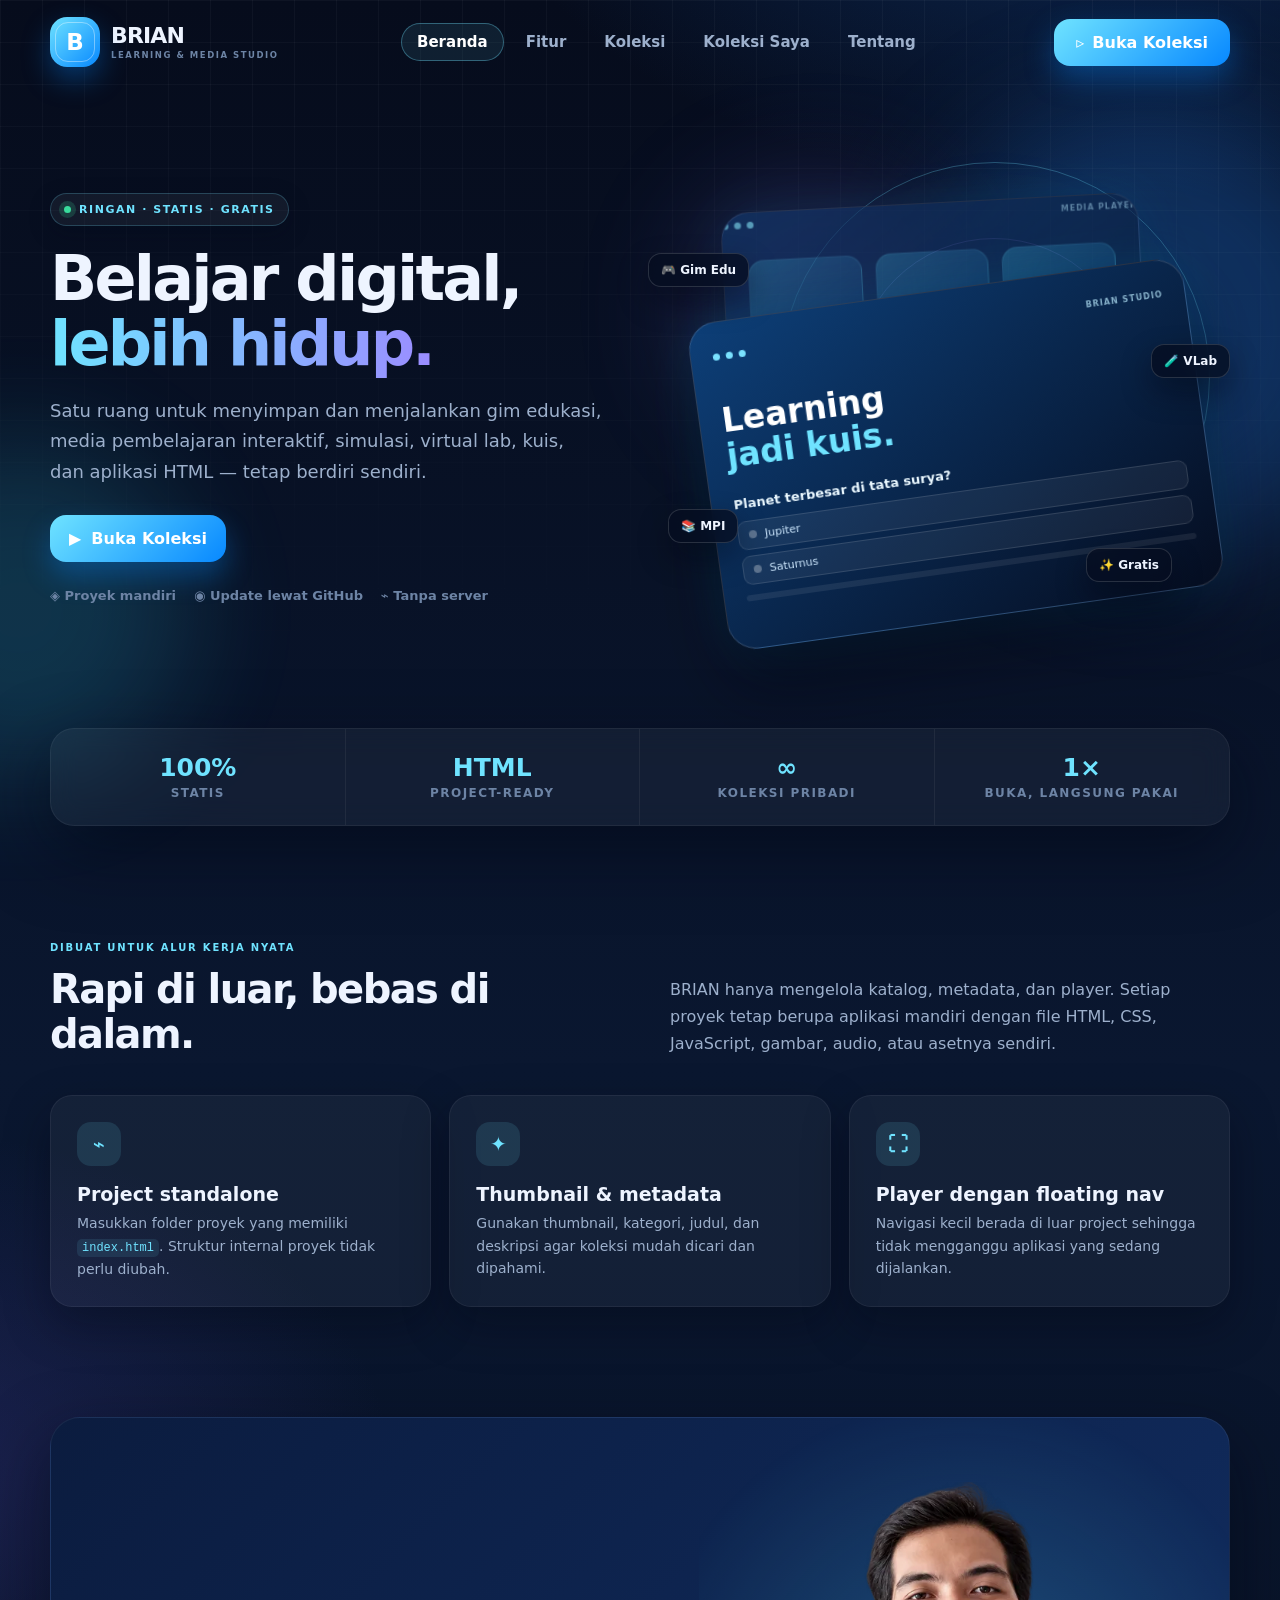
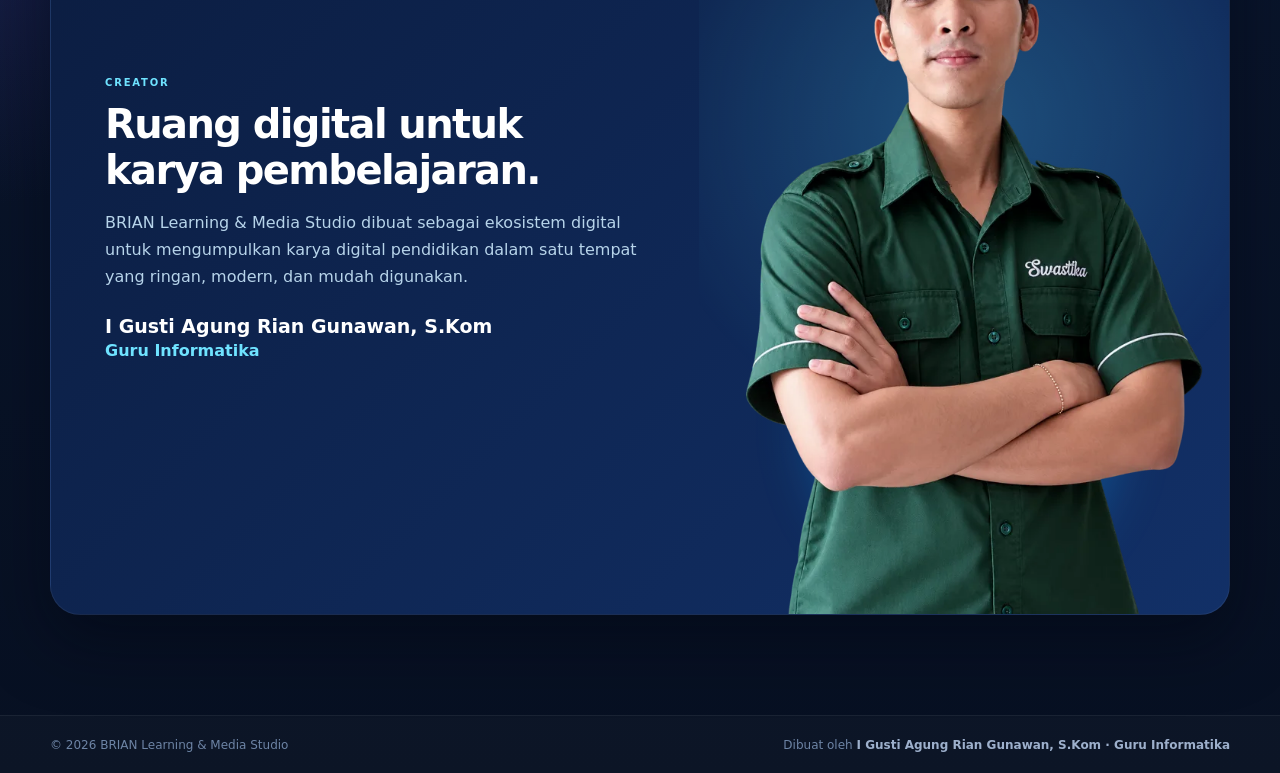
==== commit 4df5fe0f: "Add files via upload" ====
--- a/index.html
+++ b/index.html
@@ -1,242 +1,116 @@
-<!DOCTYPE html>
+<!-- BRIAN Learning & Media Studio — © 2026 I Gusti Agung Rian Gunawan, S.Kom. Lihat LICENSE. -->
+<!doctype html>
 <html lang="id">
 <head>
-<meta charset="UTF-8">
-<meta name="viewport" content="width=device-width, initial-scale=1.0, maximum-scale=1.0, user-scalable=no">
-<title>Clash of Champions: Cipher Vault Arena</title>
-<link rel="stylesheet" href="css/style.css">
+  <meta charset="utf-8">
+  <script>window.__brianInstallEvt=null;window.addEventListener('beforeinstallprompt',function(e){e.preventDefault();window.__brianInstallEvt=e;document.documentElement.classList.add('can-install');});window.addEventListener('appinstalled',function(){window.__brianInstallEvt=null;document.documentElement.classList.remove('can-install');});</script>
+  <meta name="viewport" content="width=device-width, initial-scale=1">
+  <meta name="theme-color" content="#0788ff">
+  <meta property="og:type" content="website"><meta property="og:title" content="BRIAN Learning &amp; Media Studio"><meta property="og:description" content="Gim edukasi, media pembelajaran interaktif, dan simulasi karya I Gusti Agung Rian Gunawan, S.Kom."><meta property="og:image" content="/assets/images/og-cover.png"><meta property="og:image:width" content="1200"><meta property="og:image:height" content="630"><meta name="twitter:card" content="summary_large_image">
+  <meta name="description" content="BRIAN Learning & Media Studio — ruang digital untuk mengelola game edukasi, media pembelajaran interaktif, simulasi, dan aplikasi HTML.">
+  <title>BRIAN Learning & Media Studio</title>
+  <link rel="icon" href="assets/icons/favicon.svg" type="image/svg+xml">
+  <link rel="apple-touch-icon" href="assets/icons/apple-touch-icon.png">
+  <link rel="manifest" href="manifest.json">
+  <link rel="stylesheet" href="css/styles.css">
 </head>
-<body>
-
-<!-- ===================== SCREEN 0: MENU UTAMA ===================== -->
-<div id="screen-menu" class="screen active">
-  <div class="menu-wrap">
-    <svg class="shield-logo" viewBox="0 0 100 110" xmlns="http://www.w3.org/2000/svg">
-      <defs>
-        <linearGradient id="shieldGrad" x1="0" y1="0" x2="1" y2="1">
-          <stop offset="0%" stop-color="#dfe9f5"/><stop offset="45%" stop-color="#9fb3ca"/>
-          <stop offset="100%" stop-color="#4c5b73"/>
-        </linearGradient>
-      </defs>
-      <path d="M50 4 L92 18 V52 C92 80 74 98 50 106 C26 98 8 80 8 52 V18 Z" fill="url(#shieldGrad)" stroke="#00f2fe" stroke-width="2.5"/>
-      <path d="M50 16 L82 27 V52 C82 73 68 87 50 94 C32 87 18 73 18 52 V27 Z" fill="#0b1325" stroke="#00f2fe" stroke-width="1.5" opacity=".85"/>
-      <circle cx="50" cy="52" r="17" fill="none" stroke="#00f2fe" stroke-width="3"/>
-      <circle cx="50" cy="52" r="6" fill="#00f2fe"/>
-    </svg>
-    <h1 class="brand-title glow-cyan">CLASH OF CHAMPIONS</h1>
-    <p class="brand-sub">⚡ CIPHER VAULT ARENA ⚡</p>
-    <p class="menu-welcome">👋 Selamat datang, Bapak/Ibu Guru! Silakan pilih menu di bawah ini.</p>
-
-    <div class="menu-options">
-      <button type="button" class="menu-card edit" onclick="goToEditFromMenu()">
-        <div class="menu-icon">📝</div>
-        <div class="menu-label">EDIT SOAL & KUNCI JAWABAN</div>
-        <div class="menu-desc">Kelola 30 soal, mata pelajaran, PIN & cetak lembar kerja</div>
-      </button>
-      <button type="button" class="menu-card arena" onclick="goToArenaSetup()">
-        <div class="menu-icon">⚔️</div>
-        <div class="menu-label">MULAI PERTANDINGAN</div>
-        <div class="menu-desc">Atur jumlah tim & durasi, lalu masuk ke Arena</div>
-      </button>
-    </div>
-    <p class="menu-footer">Dikembangkan oleh Guru · 100% Offline · Tidak butuh internet</p>
-  </div>
-</div>
-
-<!-- ===================== SCREEN 1: SETUP TIM ===================== -->
-<div id="screen-setup" class="screen">
-  <div class="setup-wrap">
-    <div class="setup-topbar">
-      <button type="button" class="icon-btn setup-backbtn" title="Kembali ke Menu" onclick="showScreen('screen-menu')">←</button>
-      <div style="text-align:center;">
-        <h1 class="brand-title glow-cyan" style="font-size:clamp(18px,2.6vw,28px);">PENGATURAN ARENA</h1>
-        <p class="brand-sub" style="margin-bottom:0;">Digital Vault Lock Arena</p>
-      </div>
-    </div>
-
-    <div class="setup-scroll-area">
-      <div class="setup-card">
-        <p class="setup-subject-readonly">📘 Materi: <b id="setup-subject-display">Informatika</b> <span class="tiny-hint">(ubah di menu Edit Soal)</span></p>
-        <div class="form-row">
-          <label>Jumlah Tim (2–6)</label>
-          <select id="in-teamcount" onchange="renderTeamNameInputs()">
-            <option value="2">2 Tim</option><option value="3">3 Tim</option><option value="4" selected>4 Tim</option>
-            <option value="5">5 Tim</option><option value="6">6 Tim</option>
-          </select>
-        </div>
-        <div class="form-row">
-          <label>Nama Tim</label>
-          <div class="team-names-grid" id="team-name-inputs"></div>
-        </div>
-        <div class="form-row">
-          <label>Durasi Waktu (menit)</label>
-          <input type="number" id="in-duration" value="15" min="1" max="90">
-        </div>
-      </div>
-    </div>
-
-    <div class="enter-arena-wrap">
-      <button type="button" class="btn btn-primary" onclick="startGame()">⚔️ MASUK ARENA PERTANDINGAN</button>
-      <p class="setup-footer">Dikembangkan oleh Guru · Clash of Champions: Cipher Vault Arena</p>
-    </div>
-  </div>
-</div>
-
-<!-- ===================== SCREEN 2: ARENA ===================== -->
-<div id="screen-arena" class="screen">
-  <div class="arena-header">
-    <button type="button" class="icon-btn" title="Kembali ke Menu Utama" onclick="confirmExitArena()">🏠</button>
-    <div class="timer-box" id="timer-box">15:00</div>
-    <button type="button" class="icon-btn" id="btn-pause" title="Pause/Resume" onclick="togglePause()">⏸️</button>
-    <div class="leaderboard" id="leaderboard"></div>
-    <div class="header-btns">
-      <button type="button" class="icon-btn" id="btn-music" title="Musik On/Off" onclick="toggleMusic()">🔊</button>
-      <button type="button" class="icon-btn" title="Menu Kunci Guru" onclick="openPinModal('teacher','screen-arena')">🔑</button>
-    </div>
-  </div>
-  <div class="subject-tag" id="arena-subject-tag">MATERI: -</div>
-  <div class="vault-grid" id="vault-grid"></div>
-</div>
-
-<!-- ===================== SCREEN 3: GAME OVER ===================== -->
-<div id="screen-gameover" class="screen">
-  <div class="confetti-layer" id="confetti-final"></div>
-  <h1 class="gameover-title">🏆 ARENA SELESAI 🏆</h1>
-  <div class="podium-wrap" id="podium-wrap"></div>
-  <table class="final-table">
-    <thead><tr><th>Peringkat</th><th>Tim</th><th>Skor</th></tr></thead>
-    <tbody id="final-table-body"></tbody>
-  </table>
-  <div style="display:flex;gap:10px;margin-top:16px;flex-wrap:wrap;justify-content:center;">
-    <button type="button" class="btn btn-gold" onclick="restartSameTeams()">🔁 Main Lagi (Tim Sama)</button>
-    <button type="button" class="btn btn-ghost" onclick="showScreen('screen-menu')">🏠 Kembali ke Menu</button>
-  </div>
-</div>
-
-<!-- ===================== TEACHER DASHBOARD ===================== -->
-<div id="screen-teacher" class="screen">
-  <div class="td-header">
-    <h2 style="margin:0;" class="glow-cyan">🛡️ Dashboard Guru</h2>
-    <button type="button" class="btn btn-ghost" onclick="closeTeacherDashboard()">✖ Tutup & Kembali</button>
-  </div>
-  <div class="warn-note">⚠️ Catatan keamanan: aplikasi ini berjalan sepenuhnya di browser (offline, tanpa server). PIN ini mencegah siswa iseng membuka kunci jawaban lewat tampilan biasa, namun bukan enkripsi tingkat tinggi — hindari membuka menu ini di depan siswa.</div>
-  <div class="td-tabs">
-    <button type="button" class="td-tab active" data-tab="edit" onclick="switchTdTab('edit')">📝 Kelola Soal</button>
-    <button type="button" class="td-tab" data-tab="print" onclick="switchTdTab('print')">🖨️ Preview Cetak</button>
-    <button type="button" class="td-tab" data-tab="data" onclick="switchTdTab('data')">💾 Data & Backup</button>
+<body class="landing-body"><a class="skip-link" href="#konten">Lewati ke konten</a>
+  <div class="page-bg" aria-hidden="true">
+    <div class="orb orb-blue"></div><div class="orb orb-cyan"></div><div class="orb orb-orange"></div>
+    <div class="grid-lines"></div>
   </div>
 
-  <div class="td-panel active" id="td-panel-edit">
-    <div class="td-toolbar">
-      <button type="button" class="btn btn-primary" onclick="addNewVault()">➕ Tambah Kartu</button>
-      <button type="button" class="btn btn-ghost" onclick="resetVaultsToDefault()">↺ Reset ke Soal Default (30)</button>
-    </div>
-    <div id="qedit-list"></div>
-  </div>
+  <header class="landing-header container">
+    <a class="brand" href="index.html" aria-label="BRIAN Learning & Media Studio">
+      <span class="brand-icon"><span>B</span></span>
+      <span class="brand-copy"><strong>BRIAN</strong><small>learning & media studio</small></span>
+    </a>
+    <nav class="landing-nav" aria-label="Navigasi">
+      <a class="active" href="#beranda">Beranda</a>
+      <a href="#fitur">Fitur</a>
+      <a href="koleksi.html">Koleksi</a>
+      <a href="koleksi-saya.html">Koleksi Saya</a>
+      <a href="#tentang">Tentang</a>
+    </nav>
+    <a class="header-cta" href="koleksi.html"><span>▹</span> Buka Koleksi</a>
+  </header>
 
-  <div class="td-panel" id="td-panel-print">
-    <div class="td-toolbar">
-      <span style="color:var(--text-dim);font-size:13px;">Tampilan:</span>
-      <button type="button" class="btn btn-ghost" onclick="renderPrintPreview('soal')">Lembar Soal (Siswa)</button>
-      <button type="button" class="btn btn-ghost" onclick="renderPrintPreview('kunci')">Kunci Jawaban (Guru)</button>
-      <button type="button" class="btn btn-gold" onclick="downloadPreviewAsImage()">⬇️ Download sebagai Gambar (PNG)</button>
-      <button type="button" class="btn btn-gold" onclick="window.print()">🖨️ Print Lembar Soal (A4)</button>
-    </div>
-    <div class="print-preview-grid" id="print-preview-grid"></div>
-  </div>
+  <main id="konten">
+    <section class="landing-hero container" id="beranda">
+      <div class="hero-copy">
+        <div class="status-pill"><i></i> RINGAN · STATIS · GRATIS</div>
+        <h1>Belajar digital,<br><span>lebih hidup.</span></h1>
+        <p>Satu ruang untuk menyimpan dan menjalankan gim edukasi, media pembelajaran interaktif, simulasi, virtual lab, kuis, dan aplikasi HTML — tetap berdiri sendiri.</p>
+        <div class="hero-actions">
+          <a class="btn btn-primary" href="koleksi.html"><span>▶</span> Buka Koleksi</a>
+          <button class="btn btn-outline" data-install><span>⇩</span> Pasang ke Perangkat</button>
+        </div>
+        <div class="hero-points"><span>◈ Proyek mandiri</span><span>◉ Update lewat GitHub</span><span>⌁ Tanpa server</span></div>
+      </div>
 
-  <div class="td-panel" id="td-panel-data">
-    <div class="form-row" style="max-width:420px;">
-      <label>Nama Mata Pelajaran / Tema</label>
-      <input type="text" id="td-subject" placeholder="Contoh: Matematika, IPA, Sejarah...">
-      <button type="button" class="btn btn-primary" style="margin-top:8px;" onclick="saveSubjectName()">Simpan Mata Pelajaran</button>
-    </div>
-    <div class="form-row" style="max-width:320px;">
-      <label>Ganti PIN Guru</label>
-      <input type="text" id="td-newpin" maxlength="8" inputmode="numeric">
-      <button type="button" class="btn btn-primary" style="margin-top:8px;" onclick="changePin()">Simpan PIN Baru</button>
-    </div>
-    <div class="td-toolbar">
-      <button type="button" class="btn btn-gold" onclick="exportJSON()">⬇️ Export Bank Soal (.json)</button>
-      <button type="button" class="btn btn-ghost" onclick="document.getElementById('import-file').click()">⬆️ Import Bank Soal (.json)</button>
-      <input type="file" id="import-file" class="hidden-file" accept=".json" onchange="importJSON(event)">
-    </div>
-    <p style="color:var(--text-dim);font-size:12px;">Data juga tersimpan otomatis di browser ini (localStorage). Gunakan Export untuk memindahkan bank soal ke perangkat lain.</p>
-  </div>
-</div>
+      <div class="hero-art" id="heroArt" aria-hidden="true">
+        <div class="neon-ring ring-a"></div><div class="neon-ring ring-b"></div>
+        <div class="device-stack" id="deviceStack">
+          <div class="device-card back">
+            <div class="window-top"><b></b><b></b><b></b><span>MEDIA PLAYER</span></div>
+            <div class="mock-grid"><i></i><i></i><i></i><i></i><i></i><i></i></div>
+          </div>
+          <div class="device-card front">
+            <div class="window-top"><b></b><b></b><b></b><span>BRIAN STUDIO</span></div>
+            <div class="mock-title">Learning<br><em id="heroCycle">in motion.</em></div>
+            <div class="mock-stage" id="mockStage">
+              <div class="stage-scene scene-catalog" data-scene="catalog">
+                <div class="mock-toolbar"><span></span><span></span><span></span></div>
+                <div class="mock-tiles"><i class="pick">GAME</i><i>MPI</i><i>VLAB</i></div>
+                <div class="mock-cursor"></div>
+              </div>
+              <div class="stage-scene scene-quiz" data-scene="quiz">
+                <p class="sq-q">Planet terbesar di tata surya?</p>
+                <div class="sq-opt sq-right"><span class="sq-dot"></span>Jupiter</div>
+                <div class="sq-opt"><span class="sq-dot"></span>Saturnus</div>
+                <div class="sq-bar"><i></i></div>
+              </div>
+              <div class="stage-scene scene-lab" data-scene="lab">
+                <svg viewBox="0 0 220 90" class="sq-chart"><polyline points="0,70 35,55 70,60 105,25 140,38 175,12 210,20"/><circle class="sq-ball" cx="10" cy="20" r="6"/></svg>
+                <p class="sq-caption">Simulasi gerak parabola</p>
+              </div>
+            </div>
+          </div>
+        </div>
+        <div class="floating-tag tag-1">🎮 Gim Edu</div>
+        <div class="floating-tag tag-2">🧪 VLab</div>
+        <div class="floating-tag tag-3">📚 MPI</div>
+        <div class="floating-tag tag-4">✨ Gratis</div>
+      </div>
+    </section>
 
-<!-- ===================== PIN MODAL ===================== -->
-<div class="modal-overlay" id="modal-pin">
-  <div class="modal-box pin-box">
-    <p class="modal-title">🔒 Masukkan PIN Guru</p>
-    <input type="password" id="pin-input" class="pw-display pin-input" maxlength="8" inputmode="numeric">
-    <p id="pin-error" style="color:var(--red);font-size:12px;min-height:16px;"></p>
-    <div class="modal-actions">
-      <button type="button" class="btn btn-ghost" onclick="closeModal('modal-pin')">Batal</button>
-      <button type="button" class="btn btn-primary" onclick="submitPin()">Masuk</button>
-    </div>
-  </div>
-</div>
+    <section class="feature-strip container" id="fitur">
+      <div class="metric"><strong>100%</strong><span>statis</span></div>
+      <div class="metric"><strong>HTML</strong><span>project-ready</span></div>
+      <div class="metric"><strong>∞</strong><span>koleksi pribadi</span></div>
+      <div class="metric"><strong>1×</strong><span>buka, langsung pakai</span></div>
+    </section>
 
-<!-- ===================== VAULT PASSWORD MODAL ===================== -->
-<div class="modal-overlay" id="modal-vault">
-  <div class="modal-box">
-    <div class="form-row">
-      <label>Pilih Tim yang Sedang Menjawab</label>
-      <select id="vault-team-select"></select>
-    </div>
-    <p class="modal-title" id="vault-modal-title">VAULT #00 - 000 PTS</p>
-    <p class="modal-sub">Masukkan kode password rahasia dari lembar soal.</p>
-    <input type="text" class="pw-display" id="vault-pw-display" autocomplete="off" autocapitalize="off"
-      placeholder="Ketik langsung di sini, atau pakai keyboard layar di bawah"
-      oninput="onDirectTypeInput(this.value)">
-    <div class="kb" id="vault-keyboard"></div>
-    <div class="modal-actions">
-      <button type="button" class="btn btn-ghost" onclick="closeModal('modal-vault')">BATAL</button>
-      <button type="button" class="btn btn-primary" onclick="submitVaultAnswer()">🔓 UNLOCK VAULT</button>
-    </div>
-  </div>
-</div>
+    <section class="feature-section container">
+      <div class="section-head"><div><span class="eyebrow">DIBUAT UNTUK ALUR KERJA NYATA</span><h2>Rapi di luar, bebas di dalam.</h2></div><p>BRIAN hanya mengelola katalog, metadata, dan player. Setiap proyek tetap berupa aplikasi mandiri dengan file HTML, CSS, JavaScript, gambar, audio, atau asetnya sendiri.</p></div>
+      <div class="feature-grid">
+        <article class="feature-card"><span class="feature-icon">⌁</span><h3>Project standalone</h3><p>Masukkan folder proyek yang memiliki <code>index.html</code>. Struktur internal proyek tidak perlu diubah.</p></article>
+        <article class="feature-card"><span class="feature-icon">✦</span><h3>Thumbnail & metadata</h3><p>Gunakan thumbnail, kategori, judul, dan deskripsi agar koleksi mudah dicari dan dipahami.</p></article>
+        <article class="feature-card"><span class="feature-icon">⛶</span><h3>Player dengan floating nav</h3><p>Navigasi kecil berada di luar project sehingga tidak mengganggu aplikasi yang sedang dijalankan.</p></article>
+      </div>
+    </section>
 
-<!-- ===================== RESULT OVERLAY ===================== -->
-<div class="result-overlay" id="result-overlay">
-  <div class="confetti-layer" id="confetti-layer"></div>
-  <h1 class="result-title" id="result-title">ACCESS GRANTED!</h1>
-  <p class="result-sub" id="result-sub"></p>
-</div>
+    <section class="about-section container" id="tentang">
+      <div class="about-card">
+        <div class="about-copy"><span class="eyebrow">CREATOR</span><h2>Ruang digital untuk karya pembelajaran.</h2><p>BRIAN Learning & Media Studio dibuat sebagai ekosistem digital untuk mengumpulkan karya digital pendidikan dalam satu tempat yang ringan, modern, dan mudah digunakan.</p><div class="credit-name">I Gusti Agung Rian Gunawan, S.Kom</div><div class="credit-role">Guru Informatika</div></div>
+        <div class="creator-portrait"><div class="portrait-glow"></div><img src="assets/images/creator.webp" alt="I Gusti Agung Rian Gunawan"></div>
+      </div>
+    </section>
+  </main>
 
-<!-- ===================== PRINT WORKSHEET (HALAMAN 2) ===================== -->
-<div class="print-sheet" id="print-sheet">
-  <div class="ps-page">
-    <div class="ps-header">
-      <h1 id="ps-subject-title">LEMBAR KERJA TIM: INFORMATIKA</h1>
-      <p>Clash of Champions: Cipher Vault Arena</p>
-    </div>
-    <div class="ps-ident">
-      <div>Nama Kelompok: <span>&nbsp;</span></div>
-      <div>Kelas: <span>&nbsp;</span></div>
-      <div>Anggota: <span style="min-width:260px;">&nbsp;</span></div>
-    </div>
-    <div class="ps-instructions">Petunjuk: Selesaikan setiap soal pada kotak kartu. Jawabannya adalah <b>KODE RAHASIA / PASSWORD</b> untuk membuka Vault di layar proyektor!</div>
-    <div class="ps-grid" id="ps-question-grid"></div>
-  </div>
-  <div class="ps-page">
-    <div class="ps-header"><h1>KUNCI JAWABAN & PASSWORD VAULT (KHUSUS GURU)</h1></div>
-    <div class="ps-key-grid" id="ps-answer-grid"></div>
-  </div>
-</div>
-
-<canvas id="export-canvas" style="display:none;"></canvas>
-
-<!-- ===================== MODULES (urutan penting) ===================== -->
-<script src="data/default-questions.js"></script>
-<script src="js/state.js"></script>
-<script src="js/ui-common.js"></script>
-<script src="js/audio.js"></script>
-<script src="js/setup.js"></script>
-<script src="js/arena.js"></script>
-<script src="js/teacher.js"></script>
-<script src="js/print-export.js"></script>
-<script src="js/main.js"></script>
+  <footer class="landing-footer"><div class="container footer-inner"><span>© 2026 BRIAN Learning & Media Studio</span><span>Dibuat oleh <strong>I Gusti Agung Rian Gunawan, S.Kom · Guru Informatika</strong></span></div></footer>
+  <script src="js/hero.js"></script>
+  <script src="js/pwa.js"></script>
+  <script src="js/watermark.js"></script>
 </body>
 </html>
--- a/css/styles.css
+++ b/css/styles.css
@@ -0,0 +1,183 @@
+/* BRIAN Learning & Media Studio — © 2026 I Gusti Agung Rian Gunawan, S.Kom. Lihat LICENSE. */
+:root{
+  --blue:#2fb6ff;--blue-deep:#0788ff;--cyan:#6fe3ff;--purple:#9b8cff;--purple-deep:#7c6cf0;
+  --deep:#04081a;--ink:#eef4ff;--muted:#9db0cc;--muted2:#6d84a5;
+  --line:rgba(255,255,255,.10);--line-soft:rgba(255,255,255,.06);
+  --glass:rgba(255,255,255,.045);--glass-strong:rgba(255,255,255,.09);
+  --orange:#ffab00;--white:#fff;
+  --shadow:0 25px 70px rgba(2,8,22,.55);
+}
+*{box-sizing:border-box}
+html{scroll-behavior:smooth}
+body{margin:0;font-family:'Nunito',system-ui,-apple-system,'Segoe UI',sans-serif;color:var(--ink);background:#060c1c}
+.container{width:min(1180px,calc(100% - 64px));margin:0 auto}
+.landing-body{
+  min-height:100vh;overflow-x:hidden;
+  background:
+    radial-gradient(1100px 650px at 88% -8%,rgba(19,72,145,.55) 0%,transparent 60%),
+    radial-gradient(900px 620px at -8% 62%,rgba(63,58,150,.35) 0%,transparent 55%),
+    linear-gradient(180deg,#060c1c 0%,#0a1730 45%,#071022 100%);
+}
+.page-bg{position:fixed;inset:0;pointer-events:none;overflow:hidden;z-index:0}
+.orb{position:absolute;border-radius:50%;filter:blur(60px)}
+.orb-blue{width:460px;height:460px;right:-100px;top:100px;background:#1f6fd1;opacity:.35}
+.orb-cyan{width:340px;height:340px;left:-150px;top:440px;background:#37e0ff;opacity:.16}
+.orb-orange{width:260px;height:260px;right:26%;top:180px;background:#7c6cf0;opacity:.2}
+.grid-lines{position:absolute;inset:0;background-image:linear-gradient(rgba(255,255,255,.035) 1px,transparent 1px),linear-gradient(90deg,rgba(255,255,255,.035) 1px,transparent 1px);background-size:42px 42px;mask-image:linear-gradient(#000,transparent 78%)}
+
+.landing-header{height:84px;display:flex;align-items:center;justify-content:space-between;position:relative;z-index:2}
+.brand{display:flex;align-items:center;gap:11px;text-decoration:none;color:var(--ink)}
+.brand-icon{width:50px;height:50px;border-radius:17px;background:linear-gradient(135deg,var(--cyan),var(--blue-deep));display:grid;place-items:center;box-shadow:0 12px 28px rgba(7,136,255,.35);position:relative}
+.brand-icon:after{content:'';position:absolute;inset:5px;border:1px solid rgba(255,255,255,.38);border-radius:13px}
+.brand-icon span{font-family:system-ui,-apple-system,BlinkMacSystemFont,'Segoe UI',sans-serif;font-weight:900;font-size:23px;color:#fff;position:relative;z-index:1}
+.brand-copy{display:flex;flex-direction:column;line-height:1}
+.brand-copy strong{font-family:system-ui,-apple-system,BlinkMacSystemFont,'Segoe UI',sans-serif;font-size:22px;letter-spacing:-.04em;color:var(--ink)}
+.brand-copy small{margin-top:4px;color:var(--muted2);letter-spacing:.18em;text-transform:uppercase;font-size:8.5px;font-weight:700}
+.landing-nav{display:flex;gap:6px}
+.landing-nav a{text-decoration:none;color:var(--muted);font-weight:700;font-size:15px;padding:9px 15px;border-radius:999px;border:1px solid transparent;transition:.2s ease}
+.landing-nav a.active{color:#fff;background:rgba(111,227,255,.09);border-color:rgba(111,227,255,.35)}
+.landing-nav a:hover{color:#fff}
+.header-cta{display:inline-flex;align-items:center;gap:8px;text-decoration:none;color:#fff;background:linear-gradient(135deg,var(--cyan),var(--blue-deep));padding:14px 22px;border-radius:16px;font-weight:800;box-shadow:0 12px 30px rgba(7,136,255,.35)}
+
+.landing-hero{position:relative;z-index:1;min-height:640px;display:grid;grid-template-columns:1fr 1fr;align-items:center;padding:54px 0 70px}
+.hero-copy{padding-right:38px}
+.status-pill{display:inline-flex;align-items:center;gap:8px;color:var(--cyan);font-size:11px;font-weight:900;letter-spacing:.14em;background:rgba(255,255,255,.05);border:1px solid rgba(111,227,255,.22);padding:9px 13px;border-radius:99px;box-shadow:0 7px 22px rgba(2,10,25,.3)}
+.status-pill i{width:7px;height:7px;background:#39db9c;border-radius:50%;box-shadow:0 0 0 5px rgba(57,219,156,.18)}
+h1{font-family:system-ui,-apple-system,BlinkMacSystemFont,'Segoe UI',sans-serif;font-size:clamp(38px,5vw,62px);line-height:1.05;letter-spacing:-.045em;margin:20px 0 20px;color:var(--ink)}
+h1 span{background:linear-gradient(90deg,var(--cyan),var(--purple));-webkit-background-clip:text;background-clip:text;color:transparent}
+.hero-copy>p{max-width:610px;color:var(--muted);font-size:18px;line-height:1.7;margin:0}
+.hero-actions{display:flex;flex-wrap:wrap;gap:12px;margin-top:28px}
+.btn{display:inline-flex;align-items:center;justify-content:center;gap:10px;border:none;text-decoration:none;font-weight:800;border-radius:16px;padding:14px 19px;cursor:pointer;font-family:inherit}
+.btn-primary{color:#fff;background:linear-gradient(135deg,var(--cyan),var(--blue-deep));box-shadow:0 14px 28px rgba(7,136,255,.32)}
+.btn-outline{color:var(--ink);background:rgba(255,255,255,.05);border:1px solid rgba(255,255,255,.16)}
+.hero-points{display:flex;flex-wrap:wrap;gap:18px;margin-top:26px;color:var(--muted2);font-size:13px;font-weight:700}
+
+.hero-art{height:520px;position:relative}
+.hero-art{perspective:1400px}
+.device-stack{position:absolute;inset:48px 35px 30px 30px;transform:rotate(-8deg);transform-style:preserve-3d;will-change:transform;transition:transform .4s cubic-bezier(.2,.7,.3,1)}
+.device-card{position:absolute;border-radius:29px;background:linear-gradient(145deg,#123a72,#050d20);border:1px solid rgba(255,255,255,.14);box-shadow:0 34px 70px rgba(1,6,18,.55),0 0 50px rgba(0,190,255,.16);overflow:hidden}
+.device-card.back{width:430px;height:290px;right:35px;top:12px;transform:rotate(5deg) translateZ(-40px);opacity:.65;animation:cardDrift 9s ease-in-out infinite}
+.device-card.front{width:500px;height:330px;right:-4px;bottom:6px;padding:22px;background:linear-gradient(145deg,#0d3f78,#050d20);animation:cardDrift 9s ease-in-out infinite reverse}
+@keyframes cardDrift{0%,100%{translate:0 0}50%{translate:0 -10px}}
+.neon-ring{animation:ringSpin 26s linear infinite}
+.neon-ring.ring-b{animation-duration:34s;animation-direction:reverse}
+@keyframes ringSpin{to{transform:rotate(360deg)}}
+.window-top{height:24px;display:flex;align-items:center;gap:6px;color:#bcecff;font-size:8px;letter-spacing:.13em;font-weight:800}
+.window-top b{width:7px;height:7px;border-radius:50%;background:#7ae2ff}
+.window-top span{margin-left:auto;opacity:.7}
+.mock-grid{display:grid;grid-template-columns:repeat(3,1fr);gap:14px;padding:25px}
+.mock-grid i{height:82px;border-radius:16px;background:linear-gradient(145deg,rgba(71,215,255,.35),rgba(30,119,245,.12));border:1px solid rgba(120,230,255,.22)}
+.mock-title{font-family:system-ui,-apple-system,BlinkMacSystemFont,'Segoe UI',sans-serif;color:#fff;font-size:33px;font-weight:800;line-height:1.1;margin:35px 0 22px;min-height:1.2em}
+.mock-title em{color:var(--cyan);font-style:normal;display:inline-block;animation:cyclePop .5s ease both}
+@keyframes cyclePop{from{opacity:0;translate:0 8px}to{opacity:1;translate:0 0}}
+.mock-stage{position:relative;height:118px}
+.stage-scene{position:absolute;inset:0;opacity:0;transform:translateY(8px);transition:opacity .5s ease,transform .5s ease;pointer-events:none}
+.stage-scene.is-active{opacity:1;transform:translateY(0);pointer-events:auto}
+.mock-toolbar{display:flex;gap:10px}
+.mock-toolbar span{width:112px;height:12px;border-radius:12px;background:rgba(116,229,255,.16);border:1px solid rgba(116,229,255,.14)}
+.mock-tiles{display:flex;gap:10px;margin-top:18px;position:relative}
+.mock-tiles i{font-style:normal;font-size:10px;font-weight:900;letter-spacing:.1em;color:#dff8ff;padding:8px 12px;border-radius:11px;background:rgba(255,255,255,.07);border:1px solid rgba(255,255,255,.1);transition:background .3s,border-color .3s}
+.mock-tiles i.pick{background:rgba(116,229,255,.3);border-color:rgba(116,229,255,.5)}
+.mock-cursor{position:absolute;left:10px;top:4px;width:14px;height:14px;border-radius:50% 50% 50% 0;background:#fff;box-shadow:0 0 0 4px rgba(255,255,255,.15);animation:cursorClick 3.2s ease-in-out infinite}
+@keyframes cursorClick{0%,8%{left:10px;top:4px;opacity:0}20%{left:10px;top:4px;opacity:1}35%,45%{left:10px;top:30px;transform:scale(.85)}60%,100%{opacity:0}}
+.sq-q{color:#eaf8ff;font-size:13px;font-weight:700;margin:0 0 10px}
+.sq-opt{display:flex;align-items:center;gap:8px;padding:7px 10px;border-radius:9px;background:rgba(255,255,255,.06);border:1px solid rgba(255,255,255,.12);color:#cfe9ff;font-size:11px;margin-bottom:6px}
+.sq-opt.sq-right{animation:sqCorrect 3.2s ease-in-out infinite}
+@keyframes sqCorrect{0%,45%{background:rgba(255,255,255,.06);border-color:rgba(255,255,255,.12)}55%,85%{background:rgba(70,230,160,.22);border-color:rgba(70,230,160,.55)}}
+.sq-dot{width:8px;height:8px;border-radius:50%;background:rgba(255,255,255,.3)}
+.sq-bar{height:6px;border-radius:6px;background:rgba(255,255,255,.08);margin-top:10px;overflow:hidden}
+.sq-bar i{display:block;height:100%;width:0;background:linear-gradient(90deg,var(--cyan),#5be2ff);animation:sqFill 3.2s ease-in-out infinite}
+@keyframes sqFill{0%,45%{width:0}80%,100%{width:72%}}
+.sq-chart{width:100%;height:72px}
+.sq-chart polyline{fill:none;stroke:rgba(120,230,255,.5);stroke-width:2}
+.sq-ball{fill:#fff;filter:drop-shadow(0 0 6px #7fe3ff);animation:sqBall 3.2s ease-in-out infinite}
+@keyframes sqBall{0%{offset-distance:0%}100%{offset-distance:100%}}
+.sq-chart .sq-ball{offset-path:path('M10,20 35,55 70,60 105,25 140,38 175,12 210,20')}
+.sq-caption{color:#cfe9ff;font-size:11px;margin:8px 0 0;text-align:center}
+.neon-ring{position:absolute;border:1px solid rgba(111,227,255,.28);border-radius:50%;filter:drop-shadow(0 0 15px rgba(25,190,255,.28))}
+.floating-tag{animation:tagFloat 6s ease-in-out infinite}
+.floating-tag.tag-2{animation-duration:7s;animation-delay:.4s}
+.floating-tag.tag-3{animation-duration:5.4s;animation-delay:.8s}
+.floating-tag.tag-4{animation-duration:6.6s;animation-delay:1.2s}
+@keyframes tagFloat{0%,100%{translate:0 0}50%{translate:0 -9px}}
+@media (prefers-reduced-motion:reduce){.device-card,.neon-ring,.floating-tag,.mock-title em,.mock-cursor,.sq-opt.sq-right,.sq-bar i,.sq-ball{animation:none!important}.device-stack{transition:none!important}}
+.ring-a{width:430px;height:430px;right:20px;top:24px}
+.ring-b{width:280px;height:280px;right:96px;top:100px;border-color:rgba(155,140,255,.32)}
+.floating-tag{position:absolute;z-index:2;padding:9px 12px;border-radius:13px;background:rgba(6,14,32,.78);backdrop-filter:blur(10px);border:1px solid rgba(255,255,255,.14);box-shadow:0 14px 30px rgba(1,6,18,.4);font-size:12px;font-weight:900;color:var(--ink)}
+.tag-1{left:8px;top:115px}.tag-2{right:0;top:206px}.tag-3{left:28px;bottom:115px}.tag-4{right:58px;bottom:76px}
+
+.feature-strip{position:relative;z-index:2;display:grid;grid-template-columns:repeat(4,1fr);background:var(--glass);border:1px solid var(--line-soft);border-radius:24px;box-shadow:var(--shadow);overflow:hidden;backdrop-filter:blur(14px)}
+.metric{text-align:center;padding:24px 15px;border-right:1px solid var(--line-soft)}
+.metric:last-child{border-right:none}
+.metric strong{display:block;font-family:system-ui,-apple-system,BlinkMacSystemFont,'Segoe UI',sans-serif;color:var(--cyan);font-size:25px}
+.metric span{font-size:12px;color:var(--muted2);font-weight:800;text-transform:uppercase;letter-spacing:.12em}
+
+.feature-section{padding:110px 0}
+.section-head{display:grid;grid-template-columns:1fr 1fr;gap:60px;align-items:end}
+.eyebrow{font-size:10px;color:var(--cyan);font-weight:900;letter-spacing:.18em}
+.section-head h2,.about-copy h2{font-family:system-ui,-apple-system,BlinkMacSystemFont,'Segoe UI',sans-serif;font-size:clamp(28px,3.4vw,40px);line-height:1.13;letter-spacing:-.04em;margin:12px 0 0;color:var(--ink)}
+.section-head p{color:var(--muted);font-size:16px;line-height:1.7;margin:0}
+.feature-grid{display:grid;grid-template-columns:repeat(3,1fr);gap:18px;margin-top:38px}
+.feature-card{padding:26px;border-radius:22px;background:var(--glass);border:1px solid var(--line-soft);box-shadow:0 18px 45px rgba(1,6,18,.35)}
+.feature-icon{display:grid;place-items:center;width:44px;height:44px;border-radius:14px;background:rgba(111,227,255,.12);color:var(--cyan);font-weight:900;font-size:20px}
+.feature-card h3{font-family:system-ui,-apple-system,BlinkMacSystemFont,'Segoe UI',sans-serif;margin:17px 0 7px;font-size:19px;color:var(--ink)}
+.feature-card p{margin:0;color:var(--muted);line-height:1.6;font-size:14px}
+.feature-card code{font-size:12px;color:var(--cyan);background:rgba(111,227,255,.1);padding:2px 5px;border-radius:5px}
+
+.about-section{padding-bottom:100px}
+.about-card{display:grid;grid-template-columns:1.1fr .9fr;align-items:center;min-height:360px;border-radius:30px;background:linear-gradient(135deg,#0b1c3f,#123067);overflow:hidden;box-shadow:0 25px 65px rgba(1,6,18,.5);border:1px solid var(--line-soft)}
+.about-copy{padding:54px}
+.about-copy h2{color:#fff}
+.about-copy p{max-width:620px;color:#b7d4ea;line-height:1.7}
+.credit-name{margin-top:25px;color:#fff;font-family:system-ui,-apple-system,BlinkMacSystemFont,'Segoe UI',sans-serif;font-weight:800;font-size:19px}
+.credit-role{margin-top:4px;color:var(--cyan);font-weight:800}
+.creator-portrait{height:100%;min-height:360px;position:relative;display:flex;align-items:flex-end;justify-content:center;background:radial-gradient(circle at 50% 38%,rgba(84,224,255,.22),transparent 58%)}
+.creator-portrait img{height:92%;max-width:100%;object-fit:contain;position:relative;z-index:2}
+.portrait-glow{position:absolute;width:310px;height:310px;border-radius:50%;background:rgba(17,170,255,.28);filter:blur(25px);bottom:30px}
+
+.landing-footer{border-top:1px solid var(--line-soft);background:rgba(255,255,255,.02)}
+.footer-inner{display:flex;justify-content:space-between;gap:25px;padding:22px 0;color:var(--muted2);font-size:12px}
+.footer-inner strong{color:var(--muted)}
+
+@media(max-width:950px){
+  .landing-nav{display:none}
+  .container{width:min(100% - 34px,720px)}
+  .landing-hero{grid-template-columns:1fr;padding-top:30px}
+  .hero-art{margin-top:20px;height:420px}
+  .device-card.front{width:430px;height:290px}
+  .device-card.back{width:360px;height:240px}
+  .feature-grid,.section-head,.about-card{grid-template-columns:1fr}
+  .creator-portrait{min-height:300px}
+  .feature-strip{grid-template-columns:repeat(2,1fr)}
+  .metric:nth-child(2){border-right:none}
+  .metric{border-bottom:1px solid var(--line-soft)}
+  .footer-inner{flex-direction:column}
+  .header-cta{padding:12px 15px}
+}
+@media(max-width:560px){
+  .brand-copy small{display:none}
+  .landing-header{height:74px}
+  .header-cta{font-size:12px}
+  .hero-copy{padding-right:0}
+  .hero-copy>p{font-size:16px}
+  .hero-points{flex-wrap:wrap}
+  .hero-art{height:310px}
+  .device-stack{inset:20px 0}
+  .device-card.front{width:330px;height:220px;right:20px;padding:14px;border-radius:22px}
+  .device-card.back{width:260px;height:175px}
+  .mock-title{font-size:22px;margin:22px 0 14px}
+  .mock-tiles i{font-size:7px}
+  .floating-tag{font-size:10px}
+  .tag-1{left:0;top:55px}.tag-2{right:0;top:140px}.tag-3{left:5px;bottom:55px}.tag-4{right:22px;bottom:20px}
+  .ring-a{width:280px;height:280px;right:20px;top:10px}
+  .ring-b{width:190px;height:190px;right:70px;top:55px}
+  .section-head h2,.about-copy h2{font-size:32px}
+  .feature-grid{gap:12px}
+  .about-copy{padding:32px}
+  .creator-portrait{min-height:250px}
+  .footer-inner{font-size:11px}
+}
+.skip-link{position:fixed;left:12px;top:-60px;z-index:999;background:#0788ff;color:#fff;padding:12px 18px;border-radius:10px;font-weight:800;text-decoration:none;transition:top .2s ease}
+.skip-link:focus{top:12px}
+[data-install]{display:none}
+html.can-install [data-install]{display:inline-flex}
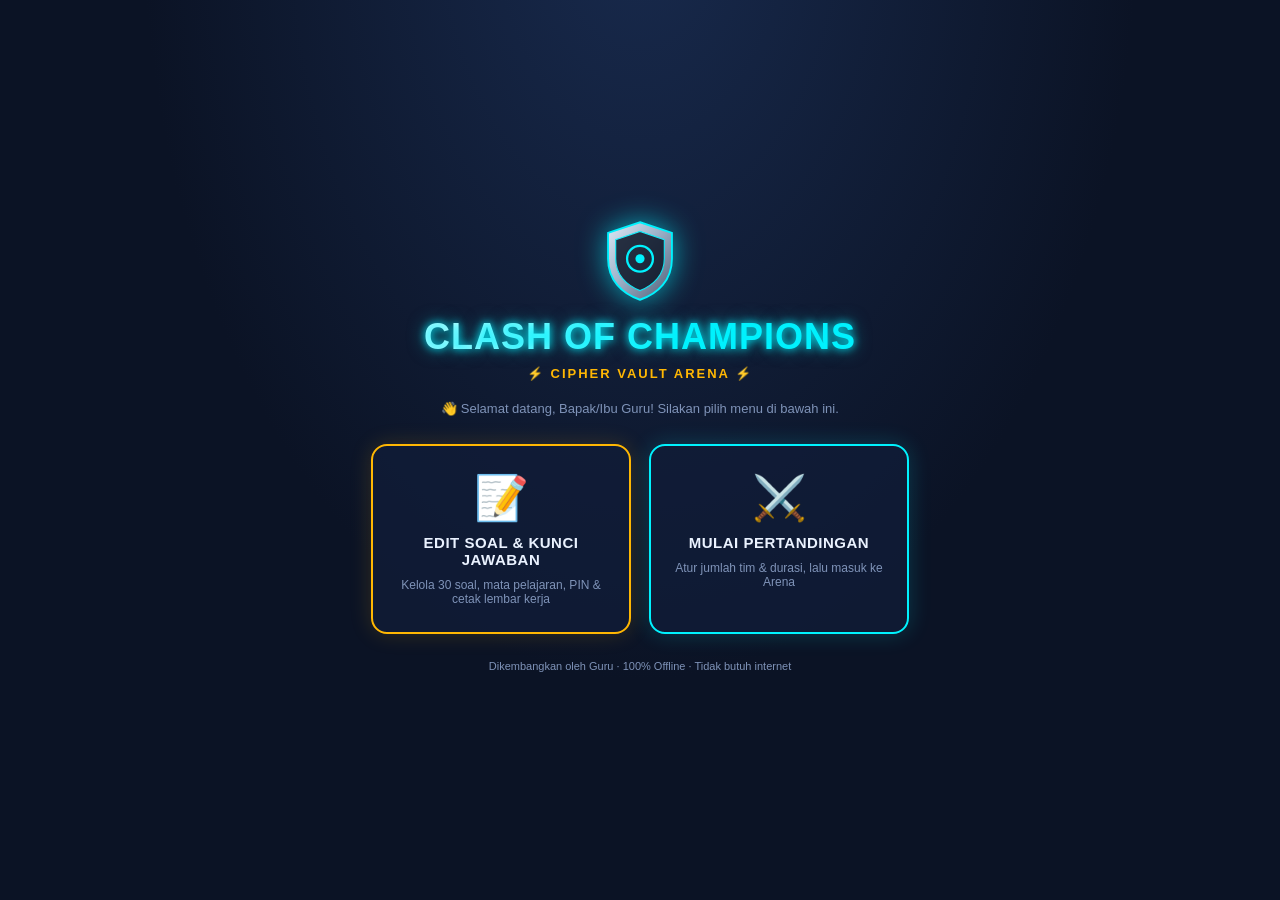
==== commit 8dbb7141: "Tambah proyek: Clash Of Champion" ====
--- a/index.html
+++ b/index.html
@@ -1,116 +1,242 @@
-<!-- BRIAN Learning & Media Studio — © 2026 I Gusti Agung Rian Gunawan, S.Kom. Lihat LICENSE. -->
-<!doctype html>
+<!DOCTYPE html>
 <html lang="id">
 <head>
-  <meta charset="utf-8">
-  <script>window.__brianInstallEvt=null;window.addEventListener('beforeinstallprompt',function(e){e.preventDefault();window.__brianInstallEvt=e;document.documentElement.classList.add('can-install');});window.addEventListener('appinstalled',function(){window.__brianInstallEvt=null;document.documentElement.classList.remove('can-install');});</script>
-  <meta name="viewport" content="width=device-width, initial-scale=1">
-  <meta name="theme-color" content="#0788ff">
-  <meta property="og:type" content="website"><meta property="og:title" content="BRIAN Learning &amp; Media Studio"><meta property="og:description" content="Gim edukasi, media pembelajaran interaktif, dan simulasi karya I Gusti Agung Rian Gunawan, S.Kom."><meta property="og:image" content="/assets/images/og-cover.png"><meta property="og:image:width" content="1200"><meta property="og:image:height" content="630"><meta name="twitter:card" content="summary_large_image">
-  <meta name="description" content="BRIAN Learning & Media Studio — ruang digital untuk mengelola game edukasi, media pembelajaran interaktif, simulasi, dan aplikasi HTML.">
-  <title>BRIAN Learning & Media Studio</title>
-  <link rel="icon" href="assets/icons/favicon.svg" type="image/svg+xml">
-  <link rel="apple-touch-icon" href="assets/icons/apple-touch-icon.png">
-  <link rel="manifest" href="manifest.json">
-  <link rel="stylesheet" href="css/styles.css">
+<meta charset="UTF-8">
+<meta name="viewport" content="width=device-width, initial-scale=1.0, maximum-scale=1.0, user-scalable=no">
+<title>Clash of Champions: Cipher Vault Arena</title>
+<link rel="stylesheet" href="css/style.css">
 </head>
-<body class="landing-body"><a class="skip-link" href="#konten">Lewati ke konten</a>
-  <div class="page-bg" aria-hidden="true">
-    <div class="orb orb-blue"></div><div class="orb orb-cyan"></div><div class="orb orb-orange"></div>
-    <div class="grid-lines"></div>
-  </div>
-
-  <header class="landing-header container">
-    <a class="brand" href="index.html" aria-label="BRIAN Learning & Media Studio">
-      <span class="brand-icon"><span>B</span></span>
-      <span class="brand-copy"><strong>BRIAN</strong><small>learning & media studio</small></span>
-    </a>
-    <nav class="landing-nav" aria-label="Navigasi">
-      <a class="active" href="#beranda">Beranda</a>
-      <a href="#fitur">Fitur</a>
-      <a href="koleksi.html">Koleksi</a>
-      <a href="koleksi-saya.html">Koleksi Saya</a>
-      <a href="#tentang">Tentang</a>
-    </nav>
-    <a class="header-cta" href="koleksi.html"><span>▹</span> Buka Koleksi</a>
-  </header>
-
-  <main id="konten">
-    <section class="landing-hero container" id="beranda">
-      <div class="hero-copy">
-        <div class="status-pill"><i></i> RINGAN · STATIS · GRATIS</div>
-        <h1>Belajar digital,<br><span>lebih hidup.</span></h1>
-        <p>Satu ruang untuk menyimpan dan menjalankan gim edukasi, media pembelajaran interaktif, simulasi, virtual lab, kuis, dan aplikasi HTML — tetap berdiri sendiri.</p>
-        <div class="hero-actions">
-          <a class="btn btn-primary" href="koleksi.html"><span>▶</span> Buka Koleksi</a>
-          <button class="btn btn-outline" data-install><span>⇩</span> Pasang ke Perangkat</button>
+<body>
+
+<!-- ===================== SCREEN 0: MENU UTAMA ===================== -->
+<div id="screen-menu" class="screen active">
+  <div class="menu-wrap">
+    <svg class="shield-logo" viewBox="0 0 100 110" xmlns="http://www.w3.org/2000/svg">
+      <defs>
+        <linearGradient id="shieldGrad" x1="0" y1="0" x2="1" y2="1">
+          <stop offset="0%" stop-color="#dfe9f5"/><stop offset="45%" stop-color="#9fb3ca"/>
+          <stop offset="100%" stop-color="#4c5b73"/>
+        </linearGradient>
+      </defs>
+      <path d="M50 4 L92 18 V52 C92 80 74 98 50 106 C26 98 8 80 8 52 V18 Z" fill="url(#shieldGrad)" stroke="#00f2fe" stroke-width="2.5"/>
+      <path d="M50 16 L82 27 V52 C82 73 68 87 50 94 C32 87 18 73 18 52 V27 Z" fill="#0b1325" stroke="#00f2fe" stroke-width="1.5" opacity=".85"/>
+      <circle cx="50" cy="52" r="17" fill="none" stroke="#00f2fe" stroke-width="3"/>
+      <circle cx="50" cy="52" r="6" fill="#00f2fe"/>
+    </svg>
+    <h1 class="brand-title glow-cyan">CLASH OF CHAMPIONS</h1>
+    <p class="brand-sub">⚡ CIPHER VAULT ARENA ⚡</p>
+    <p class="menu-welcome">👋 Selamat datang, Bapak/Ibu Guru! Silakan pilih menu di bawah ini.</p>
+
+    <div class="menu-options">
+      <button type="button" class="menu-card edit" onclick="goToEditFromMenu()">
+        <div class="menu-icon">📝</div>
+        <div class="menu-label">EDIT SOAL & KUNCI JAWABAN</div>
+        <div class="menu-desc">Kelola 30 soal, mata pelajaran, PIN & cetak lembar kerja</div>
+      </button>
+      <button type="button" class="menu-card arena" onclick="goToArenaSetup()">
+        <div class="menu-icon">⚔️</div>
+        <div class="menu-label">MULAI PERTANDINGAN</div>
+        <div class="menu-desc">Atur jumlah tim & durasi, lalu masuk ke Arena</div>
+      </button>
+    </div>
+    <p class="menu-footer">Dikembangkan oleh Guru · 100% Offline · Tidak butuh internet</p>
+  </div>
+</div>
+
+<!-- ===================== SCREEN 1: SETUP TIM ===================== -->
+<div id="screen-setup" class="screen">
+  <div class="setup-wrap">
+    <div class="setup-topbar">
+      <button type="button" class="icon-btn setup-backbtn" title="Kembali ke Menu" onclick="showScreen('screen-menu')">←</button>
+      <div style="text-align:center;">
+        <h1 class="brand-title glow-cyan" style="font-size:clamp(18px,2.6vw,28px);">PENGATURAN ARENA</h1>
+        <p class="brand-sub" style="margin-bottom:0;">Digital Vault Lock Arena</p>
+      </div>
+    </div>
+
+    <div class="setup-scroll-area">
+      <div class="setup-card">
+        <p class="setup-subject-readonly">📘 Materi: <b id="setup-subject-display">Informatika</b> <span class="tiny-hint">(ubah di menu Edit Soal)</span></p>
+        <div class="form-row">
+          <label>Jumlah Tim (2–6)</label>
+          <select id="in-teamcount" onchange="renderTeamNameInputs()">
+            <option value="2">2 Tim</option><option value="3">3 Tim</option><option value="4" selected>4 Tim</option>
+            <option value="5">5 Tim</option><option value="6">6 Tim</option>
+          </select>
         </div>
-        <div class="hero-points"><span>◈ Proyek mandiri</span><span>◉ Update lewat GitHub</span><span>⌁ Tanpa server</span></div>
+        <div class="form-row">
+          <label>Nama Tim</label>
+          <div class="team-names-grid" id="team-name-inputs"></div>
+        </div>
+        <div class="form-row">
+          <label>Durasi Waktu (menit)</label>
+          <input type="number" id="in-duration" value="15" min="1" max="90">
+        </div>
       </div>
-
-      <div class="hero-art" id="heroArt" aria-hidden="true">
-        <div class="neon-ring ring-a"></div><div class="neon-ring ring-b"></div>
-        <div class="device-stack" id="deviceStack">
-          <div class="device-card back">
-            <div class="window-top"><b></b><b></b><b></b><span>MEDIA PLAYER</span></div>
-            <div class="mock-grid"><i></i><i></i><i></i><i></i><i></i><i></i></div>
-          </div>
-          <div class="device-card front">
-            <div class="window-top"><b></b><b></b><b></b><span>BRIAN STUDIO</span></div>
-            <div class="mock-title">Learning<br><em id="heroCycle">in motion.</em></div>
-            <div class="mock-stage" id="mockStage">
-              <div class="stage-scene scene-catalog" data-scene="catalog">
-                <div class="mock-toolbar"><span></span><span></span><span></span></div>
-                <div class="mock-tiles"><i class="pick">GAME</i><i>MPI</i><i>VLAB</i></div>
-                <div class="mock-cursor"></div>
-              </div>
-              <div class="stage-scene scene-quiz" data-scene="quiz">
-                <p class="sq-q">Planet terbesar di tata surya?</p>
-                <div class="sq-opt sq-right"><span class="sq-dot"></span>Jupiter</div>
-                <div class="sq-opt"><span class="sq-dot"></span>Saturnus</div>
-                <div class="sq-bar"><i></i></div>
-              </div>
-              <div class="stage-scene scene-lab" data-scene="lab">
-                <svg viewBox="0 0 220 90" class="sq-chart"><polyline points="0,70 35,55 70,60 105,25 140,38 175,12 210,20"/><circle class="sq-ball" cx="10" cy="20" r="6"/></svg>
-                <p class="sq-caption">Simulasi gerak parabola</p>
-              </div>
-            </div>
-          </div>
-        </div>
-        <div class="floating-tag tag-1">🎮 Gim Edu</div>
-        <div class="floating-tag tag-2">🧪 VLab</div>
-        <div class="floating-tag tag-3">📚 MPI</div>
-        <div class="floating-tag tag-4">✨ Gratis</div>
-      </div>
-    </section>
-
-    <section class="feature-strip container" id="fitur">
-      <div class="metric"><strong>100%</strong><span>statis</span></div>
-      <div class="metric"><strong>HTML</strong><span>project-ready</span></div>
-      <div class="metric"><strong>∞</strong><span>koleksi pribadi</span></div>
-      <div class="metric"><strong>1×</strong><span>buka, langsung pakai</span></div>
-    </section>
-
-    <section class="feature-section container">
-      <div class="section-head"><div><span class="eyebrow">DIBUAT UNTUK ALUR KERJA NYATA</span><h2>Rapi di luar, bebas di dalam.</h2></div><p>BRIAN hanya mengelola katalog, metadata, dan player. Setiap proyek tetap berupa aplikasi mandiri dengan file HTML, CSS, JavaScript, gambar, audio, atau asetnya sendiri.</p></div>
-      <div class="feature-grid">
-        <article class="feature-card"><span class="feature-icon">⌁</span><h3>Project standalone</h3><p>Masukkan folder proyek yang memiliki <code>index.html</code>. Struktur internal proyek tidak perlu diubah.</p></article>
-        <article class="feature-card"><span class="feature-icon">✦</span><h3>Thumbnail & metadata</h3><p>Gunakan thumbnail, kategori, judul, dan deskripsi agar koleksi mudah dicari dan dipahami.</p></article>
-        <article class="feature-card"><span class="feature-icon">⛶</span><h3>Player dengan floating nav</h3><p>Navigasi kecil berada di luar project sehingga tidak mengganggu aplikasi yang sedang dijalankan.</p></article>
-      </div>
-    </section>
-
-    <section class="about-section container" id="tentang">
-      <div class="about-card">
-        <div class="about-copy"><span class="eyebrow">CREATOR</span><h2>Ruang digital untuk karya pembelajaran.</h2><p>BRIAN Learning & Media Studio dibuat sebagai ekosistem digital untuk mengumpulkan karya digital pendidikan dalam satu tempat yang ringan, modern, dan mudah digunakan.</p><div class="credit-name">I Gusti Agung Rian Gunawan, S.Kom</div><div class="credit-role">Guru Informatika</div></div>
-        <div class="creator-portrait"><div class="portrait-glow"></div><img src="assets/images/creator.webp" alt="I Gusti Agung Rian Gunawan"></div>
-      </div>
-    </section>
-  </main>
-
-  <footer class="landing-footer"><div class="container footer-inner"><span>© 2026 BRIAN Learning & Media Studio</span><span>Dibuat oleh <strong>I Gusti Agung Rian Gunawan, S.Kom · Guru Informatika</strong></span></div></footer>
-  <script src="js/hero.js"></script>
-  <script src="js/pwa.js"></script>
-  <script src="js/watermark.js"></script>
+    </div>
+
+    <div class="enter-arena-wrap">
+      <button type="button" class="btn btn-primary" onclick="startGame()">⚔️ MASUK ARENA PERTANDINGAN</button>
+      <p class="setup-footer">Dikembangkan oleh Guru · Clash of Champions: Cipher Vault Arena</p>
+    </div>
+  </div>
+</div>
+
+<!-- ===================== SCREEN 2: ARENA ===================== -->
+<div id="screen-arena" class="screen">
+  <div class="arena-header">
+    <button type="button" class="icon-btn" title="Kembali ke Menu Utama" onclick="confirmExitArena()">🏠</button>
+    <div class="timer-box" id="timer-box">15:00</div>
+    <button type="button" class="icon-btn" id="btn-pause" title="Pause/Resume" onclick="togglePause()">⏸️</button>
+    <div class="leaderboard" id="leaderboard"></div>
+    <div class="header-btns">
+      <button type="button" class="icon-btn" id="btn-music" title="Musik On/Off" onclick="toggleMusic()">🔊</button>
+      <button type="button" class="icon-btn" title="Menu Kunci Guru" onclick="openPinModal('teacher','screen-arena')">🔑</button>
+    </div>
+  </div>
+  <div class="subject-tag" id="arena-subject-tag">MATERI: -</div>
+  <div class="vault-grid" id="vault-grid"></div>
+</div>
+
+<!-- ===================== SCREEN 3: GAME OVER ===================== -->
+<div id="screen-gameover" class="screen">
+  <div class="confetti-layer" id="confetti-final"></div>
+  <h1 class="gameover-title">🏆 ARENA SELESAI 🏆</h1>
+  <div class="podium-wrap" id="podium-wrap"></div>
+  <table class="final-table">
+    <thead><tr><th>Peringkat</th><th>Tim</th><th>Skor</th></tr></thead>
+    <tbody id="final-table-body"></tbody>
+  </table>
+  <div style="display:flex;gap:10px;margin-top:16px;flex-wrap:wrap;justify-content:center;">
+    <button type="button" class="btn btn-gold" onclick="restartSameTeams()">🔁 Main Lagi (Tim Sama)</button>
+    <button type="button" class="btn btn-ghost" onclick="showScreen('screen-menu')">🏠 Kembali ke Menu</button>
+  </div>
+</div>
+
+<!-- ===================== TEACHER DASHBOARD ===================== -->
+<div id="screen-teacher" class="screen">
+  <div class="td-header">
+    <h2 style="margin:0;" class="glow-cyan">🛡️ Dashboard Guru</h2>
+    <button type="button" class="btn btn-ghost" onclick="closeTeacherDashboard()">✖ Tutup & Kembali</button>
+  </div>
+  <div class="warn-note">⚠️ Catatan keamanan: aplikasi ini berjalan sepenuhnya di browser (offline, tanpa server). PIN ini mencegah siswa iseng membuka kunci jawaban lewat tampilan biasa, namun bukan enkripsi tingkat tinggi — hindari membuka menu ini di depan siswa.</div>
+  <div class="td-tabs">
+    <button type="button" class="td-tab active" data-tab="edit" onclick="switchTdTab('edit')">📝 Kelola Soal</button>
+    <button type="button" class="td-tab" data-tab="print" onclick="switchTdTab('print')">🖨️ Preview Cetak</button>
+    <button type="button" class="td-tab" data-tab="data" onclick="switchTdTab('data')">💾 Data & Backup</button>
+  </div>
+
+  <div class="td-panel active" id="td-panel-edit">
+    <div class="td-toolbar">
+      <button type="button" class="btn btn-primary" onclick="addNewVault()">➕ Tambah Kartu</button>
+      <button type="button" class="btn btn-ghost" onclick="resetVaultsToDefault()">↺ Reset ke Soal Default (30)</button>
+    </div>
+    <div id="qedit-list"></div>
+  </div>
+
+  <div class="td-panel" id="td-panel-print">
+    <div class="td-toolbar">
+      <span style="color:var(--text-dim);font-size:13px;">Tampilan:</span>
+      <button type="button" class="btn btn-ghost" onclick="renderPrintPreview('soal')">Lembar Soal (Siswa)</button>
+      <button type="button" class="btn btn-ghost" onclick="renderPrintPreview('kunci')">Kunci Jawaban (Guru)</button>
+      <button type="button" class="btn btn-gold" onclick="downloadPreviewAsImage()">⬇️ Download sebagai Gambar (PNG)</button>
+      <button type="button" class="btn btn-gold" onclick="window.print()">🖨️ Print Lembar Soal (A4)</button>
+    </div>
+    <div class="print-preview-grid" id="print-preview-grid"></div>
+  </div>
+
+  <div class="td-panel" id="td-panel-data">
+    <div class="form-row" style="max-width:420px;">
+      <label>Nama Mata Pelajaran / Tema</label>
+      <input type="text" id="td-subject" placeholder="Contoh: Matematika, IPA, Sejarah...">
+      <button type="button" class="btn btn-primary" style="margin-top:8px;" onclick="saveSubjectName()">Simpan Mata Pelajaran</button>
+    </div>
+    <div class="form-row" style="max-width:320px;">
+      <label>Ganti PIN Guru</label>
+      <input type="text" id="td-newpin" maxlength="8" inputmode="numeric">
+      <button type="button" class="btn btn-primary" style="margin-top:8px;" onclick="changePin()">Simpan PIN Baru</button>
+    </div>
+    <div class="td-toolbar">
+      <button type="button" class="btn btn-gold" onclick="exportJSON()">⬇️ Export Bank Soal (.json)</button>
+      <button type="button" class="btn btn-ghost" onclick="document.getElementById('import-file').click()">⬆️ Import Bank Soal (.json)</button>
+      <input type="file" id="import-file" class="hidden-file" accept=".json" onchange="importJSON(event)">
+    </div>
+    <p style="color:var(--text-dim);font-size:12px;">Data juga tersimpan otomatis di browser ini (localStorage). Gunakan Export untuk memindahkan bank soal ke perangkat lain.</p>
+  </div>
+</div>
+
+<!-- ===================== PIN MODAL ===================== -->
+<div class="modal-overlay" id="modal-pin">
+  <div class="modal-box pin-box">
+    <p class="modal-title">🔒 Masukkan PIN Guru</p>
+    <input type="password" id="pin-input" class="pw-display pin-input" maxlength="8" inputmode="numeric">
+    <p id="pin-error" style="color:var(--red);font-size:12px;min-height:16px;"></p>
+    <div class="modal-actions">
+      <button type="button" class="btn btn-ghost" onclick="closeModal('modal-pin')">Batal</button>
+      <button type="button" class="btn btn-primary" onclick="submitPin()">Masuk</button>
+    </div>
+  </div>
+</div>
+
+<!-- ===================== VAULT PASSWORD MODAL ===================== -->
+<div class="modal-overlay" id="modal-vault">
+  <div class="modal-box">
+    <div class="form-row">
+      <label>Pilih Tim yang Sedang Menjawab</label>
+      <select id="vault-team-select"></select>
+    </div>
+    <p class="modal-title" id="vault-modal-title">VAULT #00 - 000 PTS</p>
+    <p class="modal-sub">Masukkan kode password rahasia dari lembar soal.</p>
+    <input type="text" class="pw-display" id="vault-pw-display" autocomplete="off" autocapitalize="off"
+      placeholder="Ketik langsung di sini, atau pakai keyboard layar di bawah"
+      oninput="onDirectTypeInput(this.value)">
+    <div class="kb" id="vault-keyboard"></div>
+    <div class="modal-actions">
+      <button type="button" class="btn btn-ghost" onclick="closeModal('modal-vault')">BATAL</button>
+      <button type="button" class="btn btn-primary" onclick="submitVaultAnswer()">🔓 UNLOCK VAULT</button>
+    </div>
+  </div>
+</div>
+
+<!-- ===================== RESULT OVERLAY ===================== -->
+<div class="result-overlay" id="result-overlay">
+  <div class="confetti-layer" id="confetti-layer"></div>
+  <h1 class="result-title" id="result-title">ACCESS GRANTED!</h1>
+  <p class="result-sub" id="result-sub"></p>
+</div>
+
+<!-- ===================== PRINT WORKSHEET (HALAMAN 2) ===================== -->
+<div class="print-sheet" id="print-sheet">
+  <div class="ps-page">
+    <div class="ps-header">
+      <h1 id="ps-subject-title">LEMBAR KERJA TIM: INFORMATIKA</h1>
+      <p>Clash of Champions: Cipher Vault Arena</p>
+    </div>
+    <div class="ps-ident">
+      <div>Nama Kelompok: <span>&nbsp;</span></div>
+      <div>Kelas: <span>&nbsp;</span></div>
+      <div>Anggota: <span style="min-width:260px;">&nbsp;</span></div>
+    </div>
+    <div class="ps-instructions">Petunjuk: Selesaikan setiap soal pada kotak kartu. Jawabannya adalah <b>KODE RAHASIA / PASSWORD</b> untuk membuka Vault di layar proyektor!</div>
+    <div class="ps-grid" id="ps-question-grid"></div>
+  </div>
+  <div class="ps-page">
+    <div class="ps-header"><h1>KUNCI JAWABAN & PASSWORD VAULT (KHUSUS GURU)</h1></div>
+    <div class="ps-key-grid" id="ps-answer-grid"></div>
+  </div>
+</div>
+
+<canvas id="export-canvas" style="display:none;"></canvas>
+
+<!-- ===================== MODULES (urutan penting) ===================== -->
+<script src="data/default-questions.js"></script>
+<script src="js/state.js"></script>
+<script src="js/ui-common.js"></script>
+<script src="js/audio.js"></script>
+<script src="js/setup.js"></script>
+<script src="js/arena.js"></script>
+<script src="js/teacher.js"></script>
+<script src="js/print-export.js"></script>
+<script src="js/main.js"></script>
 </body>
 </html>
--- a/css/style.css
+++ b/css/style.css
@@ -0,0 +1,280 @@
+:root{
+  --navy:#0b1325;
+  --navy2:#111d38;
+  --navy3:#182a4d;
+  --cyan:#00f2fe;
+  --cyan-dim:#0aa8b8;
+  --gold:#ffb703;
+  --red:#ff3b5c;
+  --purple:#8b5cf6;
+  --green:#00e676;
+  --text:#eaf2ff;
+  --text-dim:#7f93b8;
+  font-family:'Segoe UI',Arial,Helvetica,sans-serif;
+}
+*{box-sizing:border-box;}
+html,body{height:100%;margin:0;overflow:hidden;background:var(--navy);color:var(--text);}
+body{-webkit-user-select:none;user-select:none;}
+button{font-family:inherit;cursor:pointer;}
+input,select,textarea{font-family:inherit;}
+
+/* ===================== SCREEN SYSTEM (WAJIB) ===================== */
+.screen{position:fixed;inset:0;width:100vw;height:100vh;display:none;overflow:hidden;
+  background:radial-gradient(ellipse at 50% -10%, var(--navy3) 0%, var(--navy) 55%);}
+.screen.active{display:flex;flex-direction:column;}
+
+/* ===================== SHARED ===================== */
+.glow-cyan{text-shadow:0 0 8px var(--cyan),0 0 18px rgba(0,242,254,.5);}
+.glow-gold{text-shadow:0 0 8px var(--gold),0 0 18px rgba(255,183,3,.5);}
+.btn{border:none;border-radius:10px;padding:12px 22px;font-weight:700;letter-spacing:.5px;
+  transition:transform .12s ease, box-shadow .12s ease;}
+.btn:active{transform:scale(.96);}
+.btn-primary{background:linear-gradient(135deg,var(--cyan),var(--cyan-dim));color:#01202a;
+  box-shadow:0 0 18px rgba(0,242,254,.55);}
+.btn-primary:hover{box-shadow:0 0 26px rgba(0,242,254,.85);}
+.btn-gold{background:linear-gradient(135deg,var(--gold),#e08e00);color:#2a1900;
+  box-shadow:0 0 16px rgba(255,183,3,.5);}
+.btn-ghost{background:transparent;color:var(--text-dim);border:1px solid #2a3a5c;}
+.btn-ghost:hover{color:var(--text);border-color:var(--cyan);}
+.btn-danger{background:linear-gradient(135deg,var(--red),#a3092b);color:#fff;}
+.icon-btn{width:44px;height:44px;border-radius:50%;background:var(--navy3);border:1px solid #2a3a5c;
+  color:var(--text);display:flex;align-items:center;justify-content:center;font-size:18px;flex-shrink:0;}
+.icon-btn:hover{border-color:var(--cyan);color:var(--cyan);}
+
+/* ===================== SHIELD LOGO ===================== */
+.shield-logo{width:76px;height:86px;filter:drop-shadow(0 0 14px rgba(0,242,254,.65));flex-shrink:0;}
+
+/* ===================== SCREEN 0: MENU UTAMA ===================== */
+#screen-menu .menu-wrap{flex:1;display:flex;flex-direction:column;align-items:center;
+  justify-content:center;padding:16px;gap:8px;}
+.menu-welcome{color:var(--text-dim);font-size:13px;margin:4px 0 0;}
+.menu-options{display:flex;gap:18px;margin-top:20px;flex-wrap:wrap;justify-content:center;}
+.menu-card{width:min(260px,42vw);min-width:200px;background:rgba(17,29,56,.75);
+  border:2px solid #26375c;border-radius:16px;padding:26px 16px;display:flex;flex-direction:column;
+  align-items:center;gap:10px;text-align:center;transition:transform .12s ease, border-color .12s ease, box-shadow .12s ease;
+  color:var(--text);}
+.menu-card:hover{transform:translateY(-4px);}
+.menu-card .menu-icon{font-size:44px;}
+.menu-card .menu-label{font-weight:800;font-size:15px;letter-spacing:.5px;color:var(--text);}
+.menu-card .menu-desc{color:var(--text-dim);font-size:12px;}
+.menu-card.arena{border-color:var(--cyan);box-shadow:0 0 22px rgba(0,242,254,.18);}
+.menu-card.arena:hover{box-shadow:0 0 32px rgba(0,242,254,.45);}
+.menu-card.edit{border-color:var(--gold);box-shadow:0 0 22px rgba(255,183,3,.16);}
+.menu-card.edit:hover{box-shadow:0 0 32px rgba(255,183,3,.42);}
+.menu-footer{color:var(--text-dim);font-size:11px;margin-top:18px;}
+
+/* ===================== SETUP SCREEN (form Tim) ===================== */
+#screen-setup .setup-wrap{flex:1;display:flex;flex-direction:column;align-items:center;
+  padding:14px 14px 10px;position:relative;gap:4px;min-height:0;}
+.setup-topbar{display:flex;align-items:center;justify-content:center;gap:10px;flex-shrink:0;position:relative;width:100%;}
+.setup-backbtn{position:absolute;left:0;}
+.brand-title{font-size:clamp(20px,3.4vw,36px);font-weight:900;letter-spacing:1px;margin:4px 0 0;
+  background:linear-gradient(135deg,#fff,var(--cyan) 60%);-webkit-background-clip:text;background-clip:text;color:transparent;
+  flex-shrink:0;}
+.brand-sub{color:var(--gold);font-weight:700;letter-spacing:2px;font-size:clamp(10px,1.2vw,13px);margin:0 0 8px;flex-shrink:0;}
+.setup-scroll-area{flex:1 1 auto;min-height:0;overflow-y:auto;width:100%;display:flex;justify-content:center;}
+.setup-card{background:rgba(17,29,56,.75);border:1px solid #26375c;border-radius:16px;
+  padding:16px 22px;width:min(560px,92vw);height:fit-content;
+  box-shadow:0 0 30px rgba(0,242,254,.08),inset 0 0 40px rgba(0,242,254,.03);}
+.setup-subject-readonly{background:var(--navy3);border:1px solid #2a3a5c;border-radius:8px;
+  padding:8px 12px;font-size:13px;margin:0 0 12px;}
+.tiny-hint{color:var(--text-dim);font-size:10.5px;font-weight:400;}
+.form-row{margin-bottom:11px;}
+.form-row label{display:block;font-size:12px;color:var(--text-dim);margin-bottom:5px;letter-spacing:.5px;}
+.form-row input,.form-row select{width:100%;background:var(--navy);border:1px solid #2a3a5c;
+  border-radius:8px;padding:9px 12px;color:var(--text);font-size:14px;}
+.form-row input:focus,.form-row select:focus{outline:none;border-color:var(--cyan);}
+.team-names-grid{display:grid;grid-template-columns:1fr 1fr;gap:8px;}
+.enter-arena-wrap{flex-shrink:0;padding:10px 0 4px;display:flex;flex-direction:column;align-items:center;gap:4px;width:100%;}
+.enter-arena-wrap .btn{font-size:16px;padding:14px 34px;width:min(400px,90vw);}
+.setup-footer{color:var(--text-dim);font-size:10.5px;}
+
+/* ===================== ARENA SCREEN ===================== */
+#screen-arena{padding:10px 14px;gap:6px;}
+.arena-header{display:flex;align-items:center;gap:10px;flex-wrap:wrap;flex-shrink:0;}
+.timer-box{background:var(--navy3);border:1px solid #2a3a5c;border-radius:12px;
+  padding:6px 16px;font-size:clamp(20px,3vw,32px);font-weight:900;font-variant-numeric:tabular-nums;}
+.timer-box.warn{color:var(--red);animation:blink 1s infinite;border-color:var(--red);}
+@keyframes blink{0%,100%{opacity:1}50%{opacity:.35}}
+.leaderboard{flex:1;display:flex;gap:8px;overflow-x:auto;padding:2px;min-width:0;}
+.lb-item{background:var(--navy3);border:1px solid #2a3a5c;border-radius:10px;padding:5px 12px;
+  min-width:82px;text-align:center;flex-shrink:0;}
+.lb-item .lb-name{font-size:11px;color:var(--text-dim);white-space:nowrap;overflow:hidden;text-overflow:ellipsis;}
+.lb-item .lb-score{font-size:18px;font-weight:800;color:var(--gold);}
+.header-btns{display:flex;gap:8px;flex-shrink:0;}
+.subject-tag{color:var(--text-dim);font-size:11px;letter-spacing:1px;flex-shrink:0;}
+
+.vault-grid{flex:1;display:grid;grid-template-columns:repeat(6,1fr);grid-template-rows:repeat(5,1fr);
+  gap:clamp(4px,1vw,10px);padding:6px 2px;min-height:0;}
+.vault-card{position:relative;border-radius:10px;background:linear-gradient(160deg,var(--navy3),var(--navy));
+  border:2px solid var(--cyan);display:flex;flex-direction:column;align-items:center;justify-content:center;
+  cursor:pointer;transition:transform .1s ease;box-shadow:0 0 10px rgba(0,242,254,.25);min-height:0;}
+.vault-card:hover{transform:translateY(-2px) scale(1.03);}
+.vault-card.lvl-2{border-color:var(--gold);box-shadow:0 0 10px rgba(255,183,3,.28);}
+.vault-card.lvl-3{border-color:var(--purple);box-shadow:0 0 10px rgba(139,92,246,.32);}
+.vault-card .vnum{font-size:clamp(10px,1.3vw,15px);color:var(--text-dim);}
+.vault-card .vpts{font-size:clamp(13px,1.8vw,20px);font-weight:800;}
+.vault-card.lvl-1 .vpts{color:var(--cyan);}
+.vault-card.lvl-2 .vpts{color:var(--gold);}
+.vault-card.lvl-3 .vpts{color:#c4a3ff;}
+.vault-card.locked{cursor:default;border-color:var(--gold);opacity:.55;background:linear-gradient(160deg,#1a2440,#0b1325);}
+.vault-card.locked .lockicon{font-size:clamp(16px,2vw,22px);}
+.vault-card .team-badge{position:absolute;bottom:3px;font-size:9px;color:var(--gold);
+  max-width:92%;overflow:hidden;text-overflow:ellipsis;white-space:nowrap;}
+
+/* ===================== MODAL (Vault Password) ===================== */
+.modal-overlay{position:fixed;inset:0;background:rgba(3,7,16,.82);display:none;
+  align-items:center;justify-content:center;z-index:50;padding:14px;}
+.modal-overlay.show{display:flex;}
+.modal-box{background:var(--navy2);border:1px solid #2a3a5c;border-radius:16px;
+  padding:18px 20px;width:min(560px,94vw);max-height:92vh;overflow-y:auto;
+  box-shadow:0 0 40px rgba(0,242,254,.15);}
+.modal-title{font-size:18px;font-weight:800;margin:0 0 4px;color:var(--text);}
+.modal-sub{color:var(--text-dim);font-size:12px;margin:0 0 12px;}
+.pw-display{background:var(--navy);border:2px solid var(--cyan);border-radius:10px;
+  padding:12px;font-size:22px;letter-spacing:2px;text-align:center;min-height:24px;
+  word-break:break-all;margin-bottom:10px;color:var(--text);width:100%;font-family:inherit;}
+.pw-display:focus{outline:none;border-color:var(--gold);}
+.pw-display::placeholder{color:var(--text-dim);letter-spacing:normal;font-size:14px;}
+.kb{display:grid;gap:6px;margin-bottom:10px;}
+.kb-row{display:grid;gap:6px;grid-auto-flow:column;grid-auto-columns:1fr;}
+.kb button{background:var(--navy3);border:1px solid #2a3a5c;color:var(--text);
+  border-radius:8px;padding:10px 0;font-size:14px;font-weight:600;}
+.kb button:hover{border-color:var(--cyan);}
+.kb button.wide{grid-column:span 2;}
+.modal-actions{display:flex;gap:10px;justify-content:flex-end;margin-top:8px;}
+
+/* ===================== RESULT OVERLAY ===================== */
+.result-overlay{position:fixed;inset:0;display:none;align-items:center;justify-content:center;
+  z-index:60;flex-direction:column;text-align:center;padding:20px;}
+.result-overlay.show{display:flex;}
+.result-overlay.correct{background:radial-gradient(circle at 50% 40%,rgba(0,230,118,.35),rgba(3,10,6,.94));}
+.result-overlay.wrong{background:radial-gradient(circle at 50% 40%,rgba(255,59,92,.35),rgba(15,3,6,.94));animation:shakeScreen .35s;}
+@keyframes shakeScreen{0%,100%{transform:translateX(0)}20%{transform:translateX(-14px)}40%{transform:translateX(12px)}60%{transform:translateX(-8px)}80%{transform:translateX(6px)}}
+.result-title{font-size:clamp(30px,6vw,64px);font-weight:900;margin:0;}
+.result-overlay.correct .result-title{color:var(--green);text-shadow:0 0 24px rgba(0,230,118,.8);}
+.result-overlay.wrong .result-title{color:var(--red);text-shadow:0 0 24px rgba(255,59,92,.8);}
+.result-sub{font-size:clamp(15px,2.4vw,26px);color:#fff;margin-top:10px;font-weight:700;}
+.confetti-layer{position:absolute;inset:0;overflow:hidden;pointer-events:none;}
+.confetti-piece{position:absolute;top:-20px;width:9px;height:14px;opacity:.9;animation:fall linear forwards;will-change:transform,opacity;}
+@keyframes fall{to{transform:translateY(110vh) rotate(540deg);opacity:0;}}
+
+/* ===================== GAME OVER SCREEN ===================== */
+#screen-gameover{align-items:center;justify-content:center;padding:20px;position:relative;overflow:hidden;}
+.podium-wrap{display:flex;align-items:flex-end;gap:16px;margin:14px 0;}
+.podium-col{display:flex;flex-direction:column;align-items:center;gap:6px;}
+.podium-bar{width:100px;border-radius:8px 8px 0 0;display:flex;align-items:flex-start;justify-content:center;
+  padding-top:8px;font-weight:900;font-size:20px;}
+.podium-col.p1 .podium-bar{height:140px;background:linear-gradient(180deg,var(--gold),#a86a00);color:#2a1900;}
+.podium-col.p2 .podium-bar{height:100px;background:linear-gradient(180deg,#c9d6e8,#8494ab);color:#0b1325;}
+.podium-col.p3 .podium-bar{height:74px;background:linear-gradient(180deg,#d98a4a,#8a4c1f);color:#2a1500;}
+.podium-name{font-weight:700;max-width:110px;text-align:center;overflow:hidden;text-overflow:ellipsis;white-space:nowrap;}
+.final-table{width:min(480px,92vw);border-collapse:collapse;font-size:14px;}
+.final-table td,.final-table th{padding:6px 10px;border-bottom:1px solid #2a3a5c;text-align:left;}
+.gameover-title{font-size:clamp(22px,4vw,38px);font-weight:900;color:var(--gold);text-shadow:0 0 20px rgba(255,183,3,.6);}
+
+/* ===================== TEACHER DASHBOARD ===================== */
+#screen-teacher{padding:14px;overflow-y:auto;}
+.td-header{display:flex;justify-content:space-between;align-items:center;flex-wrap:wrap;gap:8px;margin-bottom:10px;}
+.td-tabs{display:flex;gap:8px;margin-bottom:12px;flex-wrap:wrap;}
+.td-tab{background:var(--navy3);border:1px solid #2a3a5c;color:var(--text-dim);border-radius:8px 8px 0 0;
+  padding:9px 16px;font-weight:700;font-size:13px;}
+.td-tab.active{color:var(--cyan);border-color:var(--cyan);background:var(--navy2);}
+.td-panel{display:none;background:var(--navy2);border:1px solid #2a3a5c;border-radius:0 10px 10px 10px;padding:14px;}
+.td-panel.active{display:block;}
+.qedit-row{display:grid;grid-template-columns:52px 1fr 140px 130px 40px;gap:8px;align-items:start;
+  background:var(--navy3);border:1px solid #26375c;border-radius:8px;padding:8px;margin-bottom:8px;}
+.qedit-row textarea{width:100%;min-height:44px;background:var(--navy);border:1px solid #2a3a5c;
+  border-radius:6px;color:var(--text);padding:6px;resize:vertical;font-size:13px;}
+.qedit-row input,.qedit-row select{width:100%;background:var(--navy);border:1px solid #2a3a5c;
+  border-radius:6px;color:var(--text);padding:6px;font-size:13px;}
+.qnum-badge{display:flex;align-items:center;justify-content:center;font-weight:800;color:var(--gold);}
+.td-toolbar{display:flex;flex-wrap:wrap;gap:8px;margin-bottom:12px;}
+.hidden-file{display:none;}
+.print-preview-grid{display:grid;grid-template-columns:repeat(3,1fr);gap:8px;}
+.pp-card{background:#0e1830;border:2px solid var(--cyan);border-radius:8px;padding:8px;font-size:11px;}
+.pp-card .pp-head{color:var(--gold);font-weight:800;font-size:11px;margin-bottom:4px;}
+.pp-card .pp-ans{color:var(--green);font-weight:700;margin-top:4px;}
+.warn-note{color:var(--text-dim);font-size:11.5px;background:#1a1330;border:1px solid #3a2a5c;
+  border-radius:8px;padding:8px 10px;margin-bottom:10px;}
+
+/* ===================== PIN MODAL ===================== */
+.pin-box{width:min(320px,90vw);text-align:center;}
+.pin-input{letter-spacing:8px;text-align:center;font-size:24px;}
+
+/* ===================== PRINT WORKSHEET (Halaman 2) ===================== */
+.print-sheet{display:none;}
+@media print{
+  body *{visibility:hidden;}
+  .screen{display:none !important;}
+  .modal-overlay,.result-overlay{display:none !important;}
+  .print-sheet, .print-sheet *{visibility:visible;}
+  .print-sheet{display:block !important;position:absolute;left:0;top:0;width:100%;
+    background:#fff;color:#000;font-family:Arial,Helvetica,sans-serif;}
+  .ps-page{width:100%;padding:14mm;page-break-after:always;}
+  .ps-header{text-align:center;border-bottom:3px solid #000;padding-bottom:8px;margin-bottom:10px;}
+  .ps-header h1{margin:0;font-size:18px;}
+  .ps-header p{margin:2px 0 0;font-size:11px;}
+  .ps-ident{display:flex;gap:16px;font-size:12px;margin-bottom:8px;flex-wrap:wrap;}
+  .ps-ident span{border-bottom:1px solid #000;padding:0 4px 2px;min-width:120px;display:inline-block;}
+  .ps-instructions{font-size:11px;background:#f0f0f0;border:1px solid #999;padding:6px 8px;margin-bottom:10px;}
+  .ps-grid{display:grid;grid-template-columns:1fr 1fr;gap:6px;}
+  .ps-box{border:1.5px solid #000;border-radius:4px;padding:6px;min-height:78px;font-size:10.5px;}
+  .ps-box .ps-label{font-weight:800;display:flex;justify-content:space-between;}
+  .ps-box .ps-q{margin:4px 0;}
+  .ps-box .ps-answer-line{border-top:1px dashed #000;margin-top:6px;padding-top:4px;font-weight:700;}
+  .ps-key-grid{display:grid;grid-template-columns:1fr 1fr;gap:4px;font-size:10.5px;}
+  .ps-key-row{border:1px solid #999;padding:4px 6px;display:flex;justify-content:space-between;gap:6px;}
+}
+
+/* =========================================================================
+   RESPONSIVE — HP (mobile potret), Laptop (default di atas), IFP (layar besar)
+========================================================================= */
+
+/* ---- HP / layar sempit (<= 700px) ---- */
+@media (max-width:700px){
+  .team-names-grid{grid-template-columns:1fr;}
+  .setup-card{padding:14px 14px;}
+  .menu-options{gap:12px;}
+  .menu-card{width:82vw;padding:20px 16px;}
+  .arena-header{gap:6px;}
+  .timer-box{padding:5px 10px;font-size:20px;}
+  .leaderboard{order:3;width:100%;}
+  .vault-grid{grid-template-columns:repeat(3,1fr);grid-template-rows:repeat(10,minmax(64px,1fr));
+    overflow-y:auto;}
+  .kb button{padding:12px 0;font-size:15px;}
+  .qedit-row{grid-template-columns:1fr;}
+  .qnum-badge{justify-content:flex-start;}
+  .print-preview-grid{grid-template-columns:1fr;}
+  .podium-wrap{gap:8px;}
+  .podium-bar{width:78px;}
+}
+
+/* ---- Tablet / layar sedang (701px - 1100px) ---- */
+@media (min-width:701px) and (max-width:1100px){
+  .vault-grid{grid-template-columns:repeat(5,1fr);grid-template-rows:repeat(6,1fr);}
+  .print-preview-grid{grid-template-columns:repeat(2,1fr);}
+}
+
+/* ---- IFP / layar sangat besar (>= 1600px, umum untuk Interactive Flat Panel) ---- */
+@media (min-width:1600px){
+  .brand-title{font-size:52px;}
+  .brand-sub{font-size:16px;}
+  .menu-card .menu-icon{font-size:60px;}
+  .menu-card .menu-label{font-size:19px;}
+  .menu-card{padding:36px 24px;width:300px;}
+  .timer-box{font-size:40px;padding:10px 24px;}
+  .vault-card .vnum{font-size:18px;}
+  .vault-card .vpts{font-size:26px;}
+  .kb button{padding:16px 0;font-size:20px;}
+  .icon-btn{width:54px;height:54px;font-size:22px;}
+}
+
+/* ---- Orientasi lanskap pendek (HP direbahkan) ---- */
+@media (max-height:420px){
+  .setup-card{max-height:80vh;}
+  .brand-title{font-size:20px;margin-top:0;}
+  .brand-sub{margin-bottom:4px;}
+  .menu-wrap{gap:4px;}
+  .menu-options{margin-top:10px;}
+}
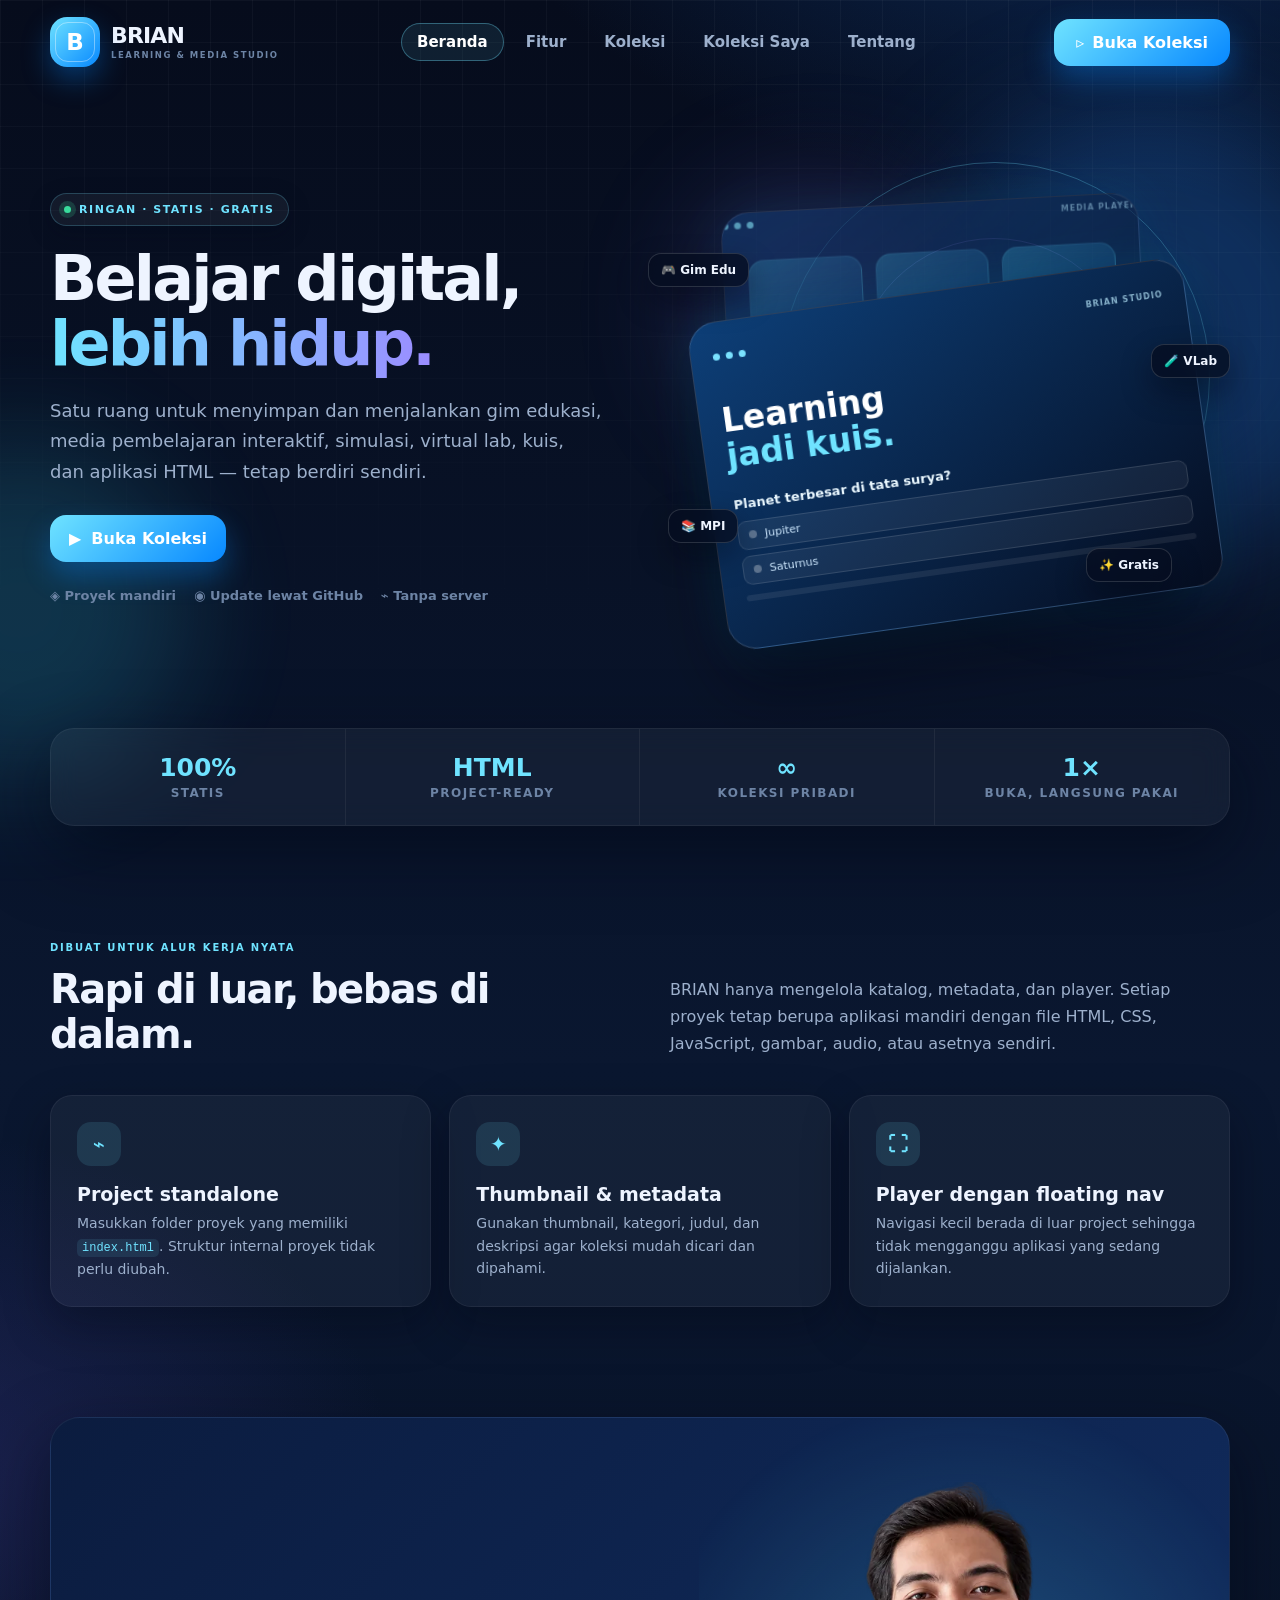
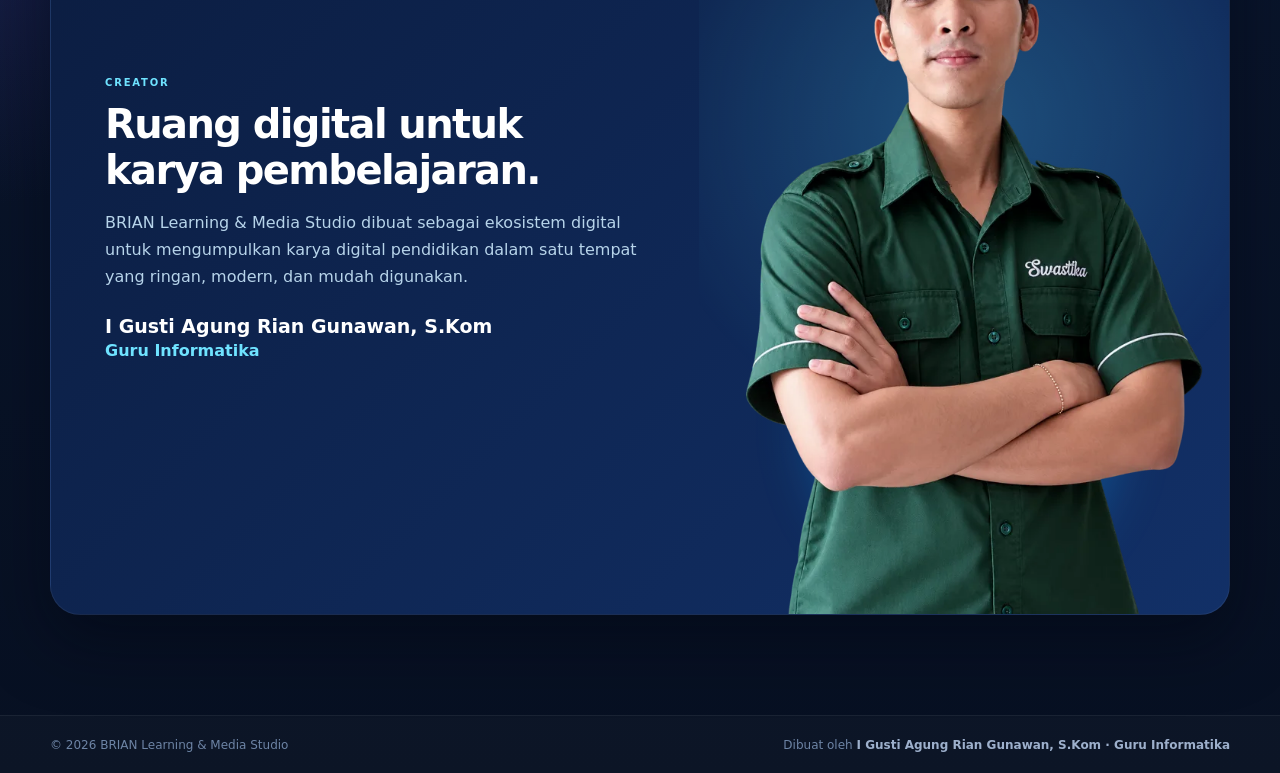
==== commit 495e5640: "Update index.html" ====
--- a/index.html
+++ b/index.html
@@ -1,242 +1,116 @@
-<!DOCTYPE html>
+<!-- BRIAN Learning & Media Studio — © 2026 I Gusti Agung Rian Gunawan, S.Kom. Lihat LICENSE. -->
+<!doctype html>
 <html lang="id">
 <head>
-<meta charset="UTF-8">
-<meta name="viewport" content="width=device-width, initial-scale=1.0, maximum-scale=1.0, user-scalable=no">
-<title>Clash of Champions: Cipher Vault Arena</title>
-<link rel="stylesheet" href="css/style.css">
+  <meta charset="utf-8">
+  <script>window.__brianInstallEvt=null;window.addEventListener('beforeinstallprompt',function(e){e.preventDefault();window.__brianInstallEvt=e;document.documentElement.classList.add('can-install');});window.addEventListener('appinstalled',function(){window.__brianInstallEvt=null;document.documentElement.classList.remove('can-install');});</script>
+  <meta name="viewport" content="width=device-width, initial-scale=1">
+  <meta name="theme-color" content="#0788ff">
+  <meta property="og:type" content="website"><meta property="og:title" content="BRIAN Learning &amp; Media Studio"><meta property="og:description" content="Gim edukasi, media pembelajaran interaktif, dan simulasi karya I Gusti Agung Rian Gunawan, S.Kom."><meta property="og:image" content="/assets/images/og-cover.png"><meta property="og:image:width" content="1200"><meta property="og:image:height" content="630"><meta name="twitter:card" content="summary_large_image">
+  <meta name="description" content="BRIAN Learning & Media Studio — ruang digital untuk mengelola game edukasi, media pembelajaran interaktif, simulasi, dan aplikasi HTML.">
+  <title>BRIAN Learning & Media Studio</title>
+  <link rel="icon" href="assets/icons/favicon.svg" type="image/svg+xml">
+  <link rel="apple-touch-icon" href="assets/icons/apple-touch-icon.png">
+  <link rel="manifest" href="manifest.json">
+  <link rel="stylesheet" href="css/styles.css">
 </head>
-<body>
-
-<!-- ===================== SCREEN 0: MENU UTAMA ===================== -->
-<div id="screen-menu" class="screen active">
-  <div class="menu-wrap">
-    <svg class="shield-logo" viewBox="0 0 100 110" xmlns="http://www.w3.org/2000/svg">
-      <defs>
-        <linearGradient id="shieldGrad" x1="0" y1="0" x2="1" y2="1">
-          <stop offset="0%" stop-color="#dfe9f5"/><stop offset="45%" stop-color="#9fb3ca"/>
-          <stop offset="100%" stop-color="#4c5b73"/>
-        </linearGradient>
-      </defs>
-      <path d="M50 4 L92 18 V52 C92 80 74 98 50 106 C26 98 8 80 8 52 V18 Z" fill="url(#shieldGrad)" stroke="#00f2fe" stroke-width="2.5"/>
-      <path d="M50 16 L82 27 V52 C82 73 68 87 50 94 C32 87 18 73 18 52 V27 Z" fill="#0b1325" stroke="#00f2fe" stroke-width="1.5" opacity=".85"/>
-      <circle cx="50" cy="52" r="17" fill="none" stroke="#00f2fe" stroke-width="3"/>
-      <circle cx="50" cy="52" r="6" fill="#00f2fe"/>
-    </svg>
-    <h1 class="brand-title glow-cyan">CLASH OF CHAMPIONS</h1>
-    <p class="brand-sub">⚡ CIPHER VAULT ARENA ⚡</p>
-    <p class="menu-welcome">👋 Selamat datang, Bapak/Ibu Guru! Silakan pilih menu di bawah ini.</p>
-
-    <div class="menu-options">
-      <button type="button" class="menu-card edit" onclick="goToEditFromMenu()">
-        <div class="menu-icon">📝</div>
-        <div class="menu-label">EDIT SOAL & KUNCI JAWABAN</div>
-        <div class="menu-desc">Kelola 30 soal, mata pelajaran, PIN & cetak lembar kerja</div>
-      </button>
-      <button type="button" class="menu-card arena" onclick="goToArenaSetup()">
-        <div class="menu-icon">⚔️</div>
-        <div class="menu-label">MULAI PERTANDINGAN</div>
-        <div class="menu-desc">Atur jumlah tim & durasi, lalu masuk ke Arena</div>
-      </button>
-    </div>
-    <p class="menu-footer">Dikembangkan oleh Guru · 100% Offline · Tidak butuh internet</p>
-  </div>
-</div>
-
-<!-- ===================== SCREEN 1: SETUP TIM ===================== -->
-<div id="screen-setup" class="screen">
-  <div class="setup-wrap">
-    <div class="setup-topbar">
-      <button type="button" class="icon-btn setup-backbtn" title="Kembali ke Menu" onclick="showScreen('screen-menu')">←</button>
-      <div style="text-align:center;">
-        <h1 class="brand-title glow-cyan" style="font-size:clamp(18px,2.6vw,28px);">PENGATURAN ARENA</h1>
-        <p class="brand-sub" style="margin-bottom:0;">Digital Vault Lock Arena</p>
-      </div>
-    </div>
-
-    <div class="setup-scroll-area">
-      <div class="setup-card">
-        <p class="setup-subject-readonly">📘 Materi: <b id="setup-subject-display">Informatika</b> <span class="tiny-hint">(ubah di menu Edit Soal)</span></p>
-        <div class="form-row">
-          <label>Jumlah Tim (2–6)</label>
-          <select id="in-teamcount" onchange="renderTeamNameInputs()">
-            <option value="2">2 Tim</option><option value="3">3 Tim</option><option value="4" selected>4 Tim</option>
-            <option value="5">5 Tim</option><option value="6">6 Tim</option>
-          </select>
-        </div>
-        <div class="form-row">
-          <label>Nama Tim</label>
-          <div class="team-names-grid" id="team-name-inputs"></div>
-        </div>
-        <div class="form-row">
-          <label>Durasi Waktu (menit)</label>
-          <input type="number" id="in-duration" value="15" min="1" max="90">
-        </div>
-      </div>
-    </div>
-
-    <div class="enter-arena-wrap">
-      <button type="button" class="btn btn-primary" onclick="startGame()">⚔️ MASUK ARENA PERTANDINGAN</button>
-      <p class="setup-footer">Dikembangkan oleh Guru · Clash of Champions: Cipher Vault Arena</p>
-    </div>
-  </div>
-</div>
-
-<!-- ===================== SCREEN 2: ARENA ===================== -->
-<div id="screen-arena" class="screen">
-  <div class="arena-header">
-    <button type="button" class="icon-btn" title="Kembali ke Menu Utama" onclick="confirmExitArena()">🏠</button>
-    <div class="timer-box" id="timer-box">15:00</div>
-    <button type="button" class="icon-btn" id="btn-pause" title="Pause/Resume" onclick="togglePause()">⏸️</button>
-    <div class="leaderboard" id="leaderboard"></div>
-    <div class="header-btns">
-      <button type="button" class="icon-btn" id="btn-music" title="Musik On/Off" onclick="toggleMusic()">🔊</button>
-      <button type="button" class="icon-btn" title="Menu Kunci Guru" onclick="openPinModal('teacher','screen-arena')">🔑</button>
-    </div>
-  </div>
-  <div class="subject-tag" id="arena-subject-tag">MATERI: -</div>
-  <div class="vault-grid" id="vault-grid"></div>
-</div>
-
-<!-- ===================== SCREEN 3: GAME OVER ===================== -->
-<div id="screen-gameover" class="screen">
-  <div class="confetti-layer" id="confetti-final"></div>
-  <h1 class="gameover-title">🏆 ARENA SELESAI 🏆</h1>
-  <div class="podium-wrap" id="podium-wrap"></div>
-  <table class="final-table">
-    <thead><tr><th>Peringkat</th><th>Tim</th><th>Skor</th></tr></thead>
-    <tbody id="final-table-body"></tbody>
-  </table>
-  <div style="display:flex;gap:10px;margin-top:16px;flex-wrap:wrap;justify-content:center;">
-    <button type="button" class="btn btn-gold" onclick="restartSameTeams()">🔁 Main Lagi (Tim Sama)</button>
-    <button type="button" class="btn btn-ghost" onclick="showScreen('screen-menu')">🏠 Kembali ke Menu</button>
-  </div>
-</div>
-
-<!-- ===================== TEACHER DASHBOARD ===================== -->
-<div id="screen-teacher" class="screen">
-  <div class="td-header">
-    <h2 style="margin:0;" class="glow-cyan">🛡️ Dashboard Guru</h2>
-    <button type="button" class="btn btn-ghost" onclick="closeTeacherDashboard()">✖ Tutup & Kembali</button>
-  </div>
-  <div class="warn-note">⚠️ Catatan keamanan: aplikasi ini berjalan sepenuhnya di browser (offline, tanpa server). PIN ini mencegah siswa iseng membuka kunci jawaban lewat tampilan biasa, namun bukan enkripsi tingkat tinggi — hindari membuka menu ini di depan siswa.</div>
-  <div class="td-tabs">
-    <button type="button" class="td-tab active" data-tab="edit" onclick="switchTdTab('edit')">📝 Kelola Soal</button>
-    <button type="button" class="td-tab" data-tab="print" onclick="switchTdTab('print')">🖨️ Preview Cetak</button>
-    <button type="button" class="td-tab" data-tab="data" onclick="switchTdTab('data')">💾 Data & Backup</button>
+<body class="landing-body"><a class="skip-link" href="#konten">Lewati ke konten</a>
+  <div class="page-bg" aria-hidden="true">
+    <div class="orb orb-blue"></div><div class="orb orb-cyan"></div><div class="orb orb-orange"></div>
+    <div class="grid-lines"></div>
   </div>
 
-  <div class="td-panel active" id="td-panel-edit">
-    <div class="td-toolbar">
-      <button type="button" class="btn btn-primary" onclick="addNewVault()">➕ Tambah Kartu</button>
-      <button type="button" class="btn btn-ghost" onclick="resetVaultsToDefault()">↺ Reset ke Soal Default (30)</button>
-    </div>
-    <div id="qedit-list"></div>
-  </div>
+  <header class="landing-header container">
+    <a class="brand" href="index.html" aria-label="BRIAN Learning & Media Studio">
+      <span class="brand-icon"><span>B</span></span>
+      <span class="brand-copy"><strong>BRIAN</strong><small>learning & media studio</small></span>
+    </a>
+    <nav class="landing-nav" aria-label="Navigasi">
+      <a class="active" href="#beranda">Beranda</a>
+      <a href="#fitur">Fitur</a>
+      <a href="koleksi.html">Koleksi</a>
+      <a href="koleksi-saya.html">Koleksi Saya</a>
+      <a href="#tentang">Tentang</a>
+    </nav>
+    <a class="header-cta" href="koleksi.html"><span>▹</span> Buka Koleksi</a>
+  </header>
 
-  <div class="td-panel" id="td-panel-print">
-    <div class="td-toolbar">
-      <span style="color:var(--text-dim);font-size:13px;">Tampilan:</span>
-      <button type="button" class="btn btn-ghost" onclick="renderPrintPreview('soal')">Lembar Soal (Siswa)</button>
-      <button type="button" class="btn btn-ghost" onclick="renderPrintPreview('kunci')">Kunci Jawaban (Guru)</button>
-      <button type="button" class="btn btn-gold" onclick="downloadPreviewAsImage()">⬇️ Download sebagai Gambar (PNG)</button>
-      <button type="button" class="btn btn-gold" onclick="window.print()">🖨️ Print Lembar Soal (A4)</button>
-    </div>
-    <div class="print-preview-grid" id="print-preview-grid"></div>
-  </div>
+  <main id="konten">
+    <section class="landing-hero container" id="beranda">
+      <div class="hero-copy">
+        <div class="status-pill"><i></i> RINGAN · STATIS · GRATIS</div>
+        <h1>Belajar digital,<br><span>lebih hidup.</span></h1>
+        <p>Satu ruang untuk menyimpan dan menjalankan gim edukasi, media pembelajaran interaktif, simulasi, virtual lab, kuis, dan aplikasi HTML — tetap berdiri sendiri.</p>
+        <div class="hero-actions">
+          <a class="btn btn-primary" href="koleksi.html"><span>▶</span> Buka Koleksi</a>
+          <button class="btn btn-outline" data-install><span>⇩</span> Pasang ke Perangkat</button>
+        </div>
+        <div class="hero-points"><span>◈ Proyek mandiri</span><span>◉ Update lewat GitHub</span><span>⌁ Tanpa server</span></div>
+      </div>
 
-  <div class="td-panel" id="td-panel-data">
-    <div class="form-row" style="max-width:420px;">
-      <label>Nama Mata Pelajaran / Tema</label>
-      <input type="text" id="td-subject" placeholder="Contoh: Matematika, IPA, Sejarah...">
-      <button type="button" class="btn btn-primary" style="margin-top:8px;" onclick="saveSubjectName()">Simpan Mata Pelajaran</button>
-    </div>
-    <div class="form-row" style="max-width:320px;">
-      <label>Ganti PIN Guru</label>
-      <input type="text" id="td-newpin" maxlength="8" inputmode="numeric">
-      <button type="button" class="btn btn-primary" style="margin-top:8px;" onclick="changePin()">Simpan PIN Baru</button>
-    </div>
-    <div class="td-toolbar">
-      <button type="button" class="btn btn-gold" onclick="exportJSON()">⬇️ Export Bank Soal (.json)</button>
-      <button type="button" class="btn btn-ghost" onclick="document.getElementById('import-file').click()">⬆️ Import Bank Soal (.json)</button>
-      <input type="file" id="import-file" class="hidden-file" accept=".json" onchange="importJSON(event)">
-    </div>
-    <p style="color:var(--text-dim);font-size:12px;">Data juga tersimpan otomatis di browser ini (localStorage). Gunakan Export untuk memindahkan bank soal ke perangkat lain.</p>
-  </div>
-</div>
+      <div class="hero-art" id="heroArt" aria-hidden="true">
+        <div class="neon-ring ring-a"></div><div class="neon-ring ring-b"></div>
+        <div class="device-stack" id="deviceStack">
+          <div class="device-card back">
+            <div class="window-top"><b></b><b></b><b></b><span>MEDIA PLAYER</span></div>
+            <div class="mock-grid"><i></i><i></i><i></i><i></i><i></i><i></i></div>
+          </div>
+          <div class="device-card front">
+            <div class="window-top"><b></b><b></b><b></b><span>BRIAN STUDIO</span></div>
+            <div class="mock-title">Learning<br><em id="heroCycle">in motion.</em></div>
+            <div class="mock-stage" id="mockStage">
+              <div class="stage-scene scene-catalog" data-scene="catalog">
+                <div class="mock-toolbar"><span></span><span></span><span></span></div>
+                <div class="mock-tiles"><i class="pick">GAME</i><i>MPI</i><i>VLAB</i></div>
+                <div class="mock-cursor"></div>
+              </div>
+              <div class="stage-scene scene-quiz" data-scene="quiz">
+                <p class="sq-q">Planet terbesar di tata surya?</p>
+                <div class="sq-opt sq-right"><span class="sq-dot"></span>Jupiter</div>
+                <div class="sq-opt"><span class="sq-dot"></span>Saturnus</div>
+                <div class="sq-bar"><i></i></div>
+              </div>
+              <div class="stage-scene scene-lab" data-scene="lab">
+                <svg viewBox="0 0 220 90" class="sq-chart"><polyline points="0,70 35,55 70,60 105,25 140,38 175,12 210,20"/><circle class="sq-ball" cx="10" cy="20" r="6"/></svg>
+                <p class="sq-caption">Simulasi gerak parabola</p>
+              </div>
+            </div>
+          </div>
+        </div>
+        <div class="floating-tag tag-1">🎮 Gim Edu</div>
+        <div class="floating-tag tag-2">🧪 VLab</div>
+        <div class="floating-tag tag-3">📚 MPI</div>
+        <div class="floating-tag tag-4">✨ Gratis</div>
+      </div>
+    </section>
 
-<!-- ===================== PIN MODAL ===================== -->
-<div class="modal-overlay" id="modal-pin">
-  <div class="modal-box pin-box">
-    <p class="modal-title">🔒 Masukkan PIN Guru</p>
-    <input type="password" id="pin-input" class="pw-display pin-input" maxlength="8" inputmode="numeric">
-    <p id="pin-error" style="color:var(--red);font-size:12px;min-height:16px;"></p>
-    <div class="modal-actions">
-      <button type="button" class="btn btn-ghost" onclick="closeModal('modal-pin')">Batal</button>
-      <button type="button" class="btn btn-primary" onclick="submitPin()">Masuk</button>
-    </div>
-  </div>
-</div>
+    <section class="feature-strip container" id="fitur">
+      <div class="metric"><strong>100%</strong><span>statis</span></div>
+      <div class="metric"><strong>HTML</strong><span>project-ready</span></div>
+      <div class="metric"><strong>∞</strong><span>koleksi pribadi</span></div>
+      <div class="metric"><strong>1×</strong><span>buka, langsung pakai</span></div>
+    </section>
 
-<!-- ===================== VAULT PASSWORD MODAL ===================== -->
-<div class="modal-overlay" id="modal-vault">
-  <div class="modal-box">
-    <div class="form-row">
-      <label>Pilih Tim yang Sedang Menjawab</label>
-      <select id="vault-team-select"></select>
-    </div>
-    <p class="modal-title" id="vault-modal-title">VAULT #00 - 000 PTS</p>
-    <p class="modal-sub">Masukkan kode password rahasia dari lembar soal.</p>
-    <input type="text" class="pw-display" id="vault-pw-display" autocomplete="off" autocapitalize="off"
-      placeholder="Ketik langsung di sini, atau pakai keyboard layar di bawah"
-      oninput="onDirectTypeInput(this.value)">
-    <div class="kb" id="vault-keyboard"></div>
-    <div class="modal-actions">
-      <button type="button" class="btn btn-ghost" onclick="closeModal('modal-vault')">BATAL</button>
-      <button type="button" class="btn btn-primary" onclick="submitVaultAnswer()">🔓 UNLOCK VAULT</button>
-    </div>
-  </div>
-</div>
+    <section class="feature-section container">
+      <div class="section-head"><div><span class="eyebrow">DIBUAT UNTUK ALUR KERJA NYATA</span><h2>Rapi di luar, bebas di dalam.</h2></div><p>BRIAN hanya mengelola katalog, metadata, dan player. Setiap proyek tetap berupa aplikasi mandiri dengan file HTML, CSS, JavaScript, gambar, audio, atau asetnya sendiri.</p></div>
+      <div class="feature-grid">
+        <article class="feature-card"><span class="feature-icon">⌁</span><h3>Project standalone</h3><p>Masukkan folder proyek yang memiliki <code>index.html</code>. Struktur internal proyek tidak perlu diubah.</p></article>
+        <article class="feature-card"><span class="feature-icon">✦</span><h3>Thumbnail & metadata</h3><p>Gunakan thumbnail, kategori, judul, dan deskripsi agar koleksi mudah dicari dan dipahami.</p></article>
+        <article class="feature-card"><span class="feature-icon">⛶</span><h3>Player dengan floating nav</h3><p>Navigasi kecil berada di luar project sehingga tidak mengganggu aplikasi yang sedang dijalankan.</p></article>
+      </div>
+    </section>
 
-<!-- ===================== RESULT OVERLAY ===================== -->
-<div class="result-overlay" id="result-overlay">
-  <div class="confetti-layer" id="confetti-layer"></div>
-  <h1 class="result-title" id="result-title">ACCESS GRANTED!</h1>
-  <p class="result-sub" id="result-sub"></p>
-</div>
+    <section class="about-section container" id="tentang">
+      <div class="about-card">
+        <div class="about-copy"><span class="eyebrow">CREATOR</span><h2>Ruang digital untuk karya pembelajaran.</h2><p>BRIAN Learning & Media Studio dibuat sebagai ekosistem digital untuk mengumpulkan karya digital pendidikan dalam satu tempat yang ringan, modern, dan mudah digunakan.</p><div class="credit-name">I Gusti Agung Rian Gunawan, S.Kom</div><div class="credit-role">Guru Informatika</div></div>
+        <div class="creator-portrait"><div class="portrait-glow"></div><img src="assets/images/creator.webp" alt="I Gusti Agung Rian Gunawan"></div>
+      </div>
+    </section>
+  </main>
 
-<!-- ===================== PRINT WORKSHEET (HALAMAN 2) ===================== -->
-<div class="print-sheet" id="print-sheet">
-  <div class="ps-page">
-    <div class="ps-header">
-      <h1 id="ps-subject-title">LEMBAR KERJA TIM: INFORMATIKA</h1>
-      <p>Clash of Champions: Cipher Vault Arena</p>
-    </div>
-    <div class="ps-ident">
-      <div>Nama Kelompok: <span>&nbsp;</span></div>
-      <div>Kelas: <span>&nbsp;</span></div>
-      <div>Anggota: <span style="min-width:260px;">&nbsp;</span></div>
-    </div>
-    <div class="ps-instructions">Petunjuk: Selesaikan setiap soal pada kotak kartu. Jawabannya adalah <b>KODE RAHASIA / PASSWORD</b> untuk membuka Vault di layar proyektor!</div>
-    <div class="ps-grid" id="ps-question-grid"></div>
-  </div>
-  <div class="ps-page">
-    <div class="ps-header"><h1>KUNCI JAWABAN & PASSWORD VAULT (KHUSUS GURU)</h1></div>
-    <div class="ps-key-grid" id="ps-answer-grid"></div>
-  </div>
-</div>
-
-<canvas id="export-canvas" style="display:none;"></canvas>
-
-<!-- ===================== MODULES (urutan penting) ===================== -->
-<script src="data/default-questions.js"></script>
-<script src="js/state.js"></script>
-<script src="js/ui-common.js"></script>
-<script src="js/audio.js"></script>
-<script src="js/setup.js"></script>
-<script src="js/arena.js"></script>
-<script src="js/teacher.js"></script>
-<script src="js/print-export.js"></script>
-<script src="js/main.js"></script>
+  <footer class="landing-footer"><div class="container footer-inner"><span>© 2026 BRIAN Learning & Media Studio</span><span>Dibuat oleh <strong>I Gusti Agung Rian Gunawan, S.Kom · Guru Informatika</strong></span></div></footer>
+  <script src="js/hero.js"></script>
+  <script src="js/pwa.js"></script>
+  <script src="js/watermark.js"></script>
 </body>
 </html>
--- a/css/styles.css
+++ b/css/styles.css
@@ -0,0 +1,183 @@
+/* BRIAN Learning & Media Studio — © 2026 I Gusti Agung Rian Gunawan, S.Kom. Lihat LICENSE. */
+:root{
+  --blue:#2fb6ff;--blue-deep:#0788ff;--cyan:#6fe3ff;--purple:#9b8cff;--purple-deep:#7c6cf0;
+  --deep:#04081a;--ink:#eef4ff;--muted:#9db0cc;--muted2:#6d84a5;
+  --line:rgba(255,255,255,.10);--line-soft:rgba(255,255,255,.06);
+  --glass:rgba(255,255,255,.045);--glass-strong:rgba(255,255,255,.09);
+  --orange:#ffab00;--white:#fff;
+  --shadow:0 25px 70px rgba(2,8,22,.55);
+}
+*{box-sizing:border-box}
+html{scroll-behavior:smooth}
+body{margin:0;font-family:'Nunito',system-ui,-apple-system,'Segoe UI',sans-serif;color:var(--ink);background:#060c1c}
+.container{width:min(1180px,calc(100% - 64px));margin:0 auto}
+.landing-body{
+  min-height:100vh;overflow-x:hidden;
+  background:
+    radial-gradient(1100px 650px at 88% -8%,rgba(19,72,145,.55) 0%,transparent 60%),
+    radial-gradient(900px 620px at -8% 62%,rgba(63,58,150,.35) 0%,transparent 55%),
+    linear-gradient(180deg,#060c1c 0%,#0a1730 45%,#071022 100%);
+}
+.page-bg{position:fixed;inset:0;pointer-events:none;overflow:hidden;z-index:0}
+.orb{position:absolute;border-radius:50%;filter:blur(60px)}
+.orb-blue{width:460px;height:460px;right:-100px;top:100px;background:#1f6fd1;opacity:.35}
+.orb-cyan{width:340px;height:340px;left:-150px;top:440px;background:#37e0ff;opacity:.16}
+.orb-orange{width:260px;height:260px;right:26%;top:180px;background:#7c6cf0;opacity:.2}
+.grid-lines{position:absolute;inset:0;background-image:linear-gradient(rgba(255,255,255,.035) 1px,transparent 1px),linear-gradient(90deg,rgba(255,255,255,.035) 1px,transparent 1px);background-size:42px 42px;mask-image:linear-gradient(#000,transparent 78%)}
+
+.landing-header{height:84px;display:flex;align-items:center;justify-content:space-between;position:relative;z-index:2}
+.brand{display:flex;align-items:center;gap:11px;text-decoration:none;color:var(--ink)}
+.brand-icon{width:50px;height:50px;border-radius:17px;background:linear-gradient(135deg,var(--cyan),var(--blue-deep));display:grid;place-items:center;box-shadow:0 12px 28px rgba(7,136,255,.35);position:relative}
+.brand-icon:after{content:'';position:absolute;inset:5px;border:1px solid rgba(255,255,255,.38);border-radius:13px}
+.brand-icon span{font-family:system-ui,-apple-system,BlinkMacSystemFont,'Segoe UI',sans-serif;font-weight:900;font-size:23px;color:#fff;position:relative;z-index:1}
+.brand-copy{display:flex;flex-direction:column;line-height:1}
+.brand-copy strong{font-family:system-ui,-apple-system,BlinkMacSystemFont,'Segoe UI',sans-serif;font-size:22px;letter-spacing:-.04em;color:var(--ink)}
+.brand-copy small{margin-top:4px;color:var(--muted2);letter-spacing:.18em;text-transform:uppercase;font-size:8.5px;font-weight:700}
+.landing-nav{display:flex;gap:6px}
+.landing-nav a{text-decoration:none;color:var(--muted);font-weight:700;font-size:15px;padding:9px 15px;border-radius:999px;border:1px solid transparent;transition:.2s ease}
+.landing-nav a.active{color:#fff;background:rgba(111,227,255,.09);border-color:rgba(111,227,255,.35)}
+.landing-nav a:hover{color:#fff}
+.header-cta{display:inline-flex;align-items:center;gap:8px;text-decoration:none;color:#fff;background:linear-gradient(135deg,var(--cyan),var(--blue-deep));padding:14px 22px;border-radius:16px;font-weight:800;box-shadow:0 12px 30px rgba(7,136,255,.35)}
+
+.landing-hero{position:relative;z-index:1;min-height:640px;display:grid;grid-template-columns:1fr 1fr;align-items:center;padding:54px 0 70px}
+.hero-copy{padding-right:38px}
+.status-pill{display:inline-flex;align-items:center;gap:8px;color:var(--cyan);font-size:11px;font-weight:900;letter-spacing:.14em;background:rgba(255,255,255,.05);border:1px solid rgba(111,227,255,.22);padding:9px 13px;border-radius:99px;box-shadow:0 7px 22px rgba(2,10,25,.3)}
+.status-pill i{width:7px;height:7px;background:#39db9c;border-radius:50%;box-shadow:0 0 0 5px rgba(57,219,156,.18)}
+h1{font-family:system-ui,-apple-system,BlinkMacSystemFont,'Segoe UI',sans-serif;font-size:clamp(38px,5vw,62px);line-height:1.05;letter-spacing:-.045em;margin:20px 0 20px;color:var(--ink)}
+h1 span{background:linear-gradient(90deg,var(--cyan),var(--purple));-webkit-background-clip:text;background-clip:text;color:transparent}
+.hero-copy>p{max-width:610px;color:var(--muted);font-size:18px;line-height:1.7;margin:0}
+.hero-actions{display:flex;flex-wrap:wrap;gap:12px;margin-top:28px}
+.btn{display:inline-flex;align-items:center;justify-content:center;gap:10px;border:none;text-decoration:none;font-weight:800;border-radius:16px;padding:14px 19px;cursor:pointer;font-family:inherit}
+.btn-primary{color:#fff;background:linear-gradient(135deg,var(--cyan),var(--blue-deep));box-shadow:0 14px 28px rgba(7,136,255,.32)}
+.btn-outline{color:var(--ink);background:rgba(255,255,255,.05);border:1px solid rgba(255,255,255,.16)}
+.hero-points{display:flex;flex-wrap:wrap;gap:18px;margin-top:26px;color:var(--muted2);font-size:13px;font-weight:700}
+
+.hero-art{height:520px;position:relative}
+.hero-art{perspective:1400px}
+.device-stack{position:absolute;inset:48px 35px 30px 30px;transform:rotate(-8deg);transform-style:preserve-3d;will-change:transform;transition:transform .4s cubic-bezier(.2,.7,.3,1)}
+.device-card{position:absolute;border-radius:29px;background:linear-gradient(145deg,#123a72,#050d20);border:1px solid rgba(255,255,255,.14);box-shadow:0 34px 70px rgba(1,6,18,.55),0 0 50px rgba(0,190,255,.16);overflow:hidden}
+.device-card.back{width:430px;height:290px;right:35px;top:12px;transform:rotate(5deg) translateZ(-40px);opacity:.65;animation:cardDrift 9s ease-in-out infinite}
+.device-card.front{width:500px;height:330px;right:-4px;bottom:6px;padding:22px;background:linear-gradient(145deg,#0d3f78,#050d20);animation:cardDrift 9s ease-in-out infinite reverse}
+@keyframes cardDrift{0%,100%{translate:0 0}50%{translate:0 -10px}}
+.neon-ring{animation:ringSpin 26s linear infinite}
+.neon-ring.ring-b{animation-duration:34s;animation-direction:reverse}
+@keyframes ringSpin{to{transform:rotate(360deg)}}
+.window-top{height:24px;display:flex;align-items:center;gap:6px;color:#bcecff;font-size:8px;letter-spacing:.13em;font-weight:800}
+.window-top b{width:7px;height:7px;border-radius:50%;background:#7ae2ff}
+.window-top span{margin-left:auto;opacity:.7}
+.mock-grid{display:grid;grid-template-columns:repeat(3,1fr);gap:14px;padding:25px}
+.mock-grid i{height:82px;border-radius:16px;background:linear-gradient(145deg,rgba(71,215,255,.35),rgba(30,119,245,.12));border:1px solid rgba(120,230,255,.22)}
+.mock-title{font-family:system-ui,-apple-system,BlinkMacSystemFont,'Segoe UI',sans-serif;color:#fff;font-size:33px;font-weight:800;line-height:1.1;margin:35px 0 22px;min-height:1.2em}
+.mock-title em{color:var(--cyan);font-style:normal;display:inline-block;animation:cyclePop .5s ease both}
+@keyframes cyclePop{from{opacity:0;translate:0 8px}to{opacity:1;translate:0 0}}
+.mock-stage{position:relative;height:118px}
+.stage-scene{position:absolute;inset:0;opacity:0;transform:translateY(8px);transition:opacity .5s ease,transform .5s ease;pointer-events:none}
+.stage-scene.is-active{opacity:1;transform:translateY(0);pointer-events:auto}
+.mock-toolbar{display:flex;gap:10px}
+.mock-toolbar span{width:112px;height:12px;border-radius:12px;background:rgba(116,229,255,.16);border:1px solid rgba(116,229,255,.14)}
+.mock-tiles{display:flex;gap:10px;margin-top:18px;position:relative}
+.mock-tiles i{font-style:normal;font-size:10px;font-weight:900;letter-spacing:.1em;color:#dff8ff;padding:8px 12px;border-radius:11px;background:rgba(255,255,255,.07);border:1px solid rgba(255,255,255,.1);transition:background .3s,border-color .3s}
+.mock-tiles i.pick{background:rgba(116,229,255,.3);border-color:rgba(116,229,255,.5)}
+.mock-cursor{position:absolute;left:10px;top:4px;width:14px;height:14px;border-radius:50% 50% 50% 0;background:#fff;box-shadow:0 0 0 4px rgba(255,255,255,.15);animation:cursorClick 3.2s ease-in-out infinite}
+@keyframes cursorClick{0%,8%{left:10px;top:4px;opacity:0}20%{left:10px;top:4px;opacity:1}35%,45%{left:10px;top:30px;transform:scale(.85)}60%,100%{opacity:0}}
+.sq-q{color:#eaf8ff;font-size:13px;font-weight:700;margin:0 0 10px}
+.sq-opt{display:flex;align-items:center;gap:8px;padding:7px 10px;border-radius:9px;background:rgba(255,255,255,.06);border:1px solid rgba(255,255,255,.12);color:#cfe9ff;font-size:11px;margin-bottom:6px}
+.sq-opt.sq-right{animation:sqCorrect 3.2s ease-in-out infinite}
+@keyframes sqCorrect{0%,45%{background:rgba(255,255,255,.06);border-color:rgba(255,255,255,.12)}55%,85%{background:rgba(70,230,160,.22);border-color:rgba(70,230,160,.55)}}
+.sq-dot{width:8px;height:8px;border-radius:50%;background:rgba(255,255,255,.3)}
+.sq-bar{height:6px;border-radius:6px;background:rgba(255,255,255,.08);margin-top:10px;overflow:hidden}
+.sq-bar i{display:block;height:100%;width:0;background:linear-gradient(90deg,var(--cyan),#5be2ff);animation:sqFill 3.2s ease-in-out infinite}
+@keyframes sqFill{0%,45%{width:0}80%,100%{width:72%}}
+.sq-chart{width:100%;height:72px}
+.sq-chart polyline{fill:none;stroke:rgba(120,230,255,.5);stroke-width:2}
+.sq-ball{fill:#fff;filter:drop-shadow(0 0 6px #7fe3ff);animation:sqBall 3.2s ease-in-out infinite}
+@keyframes sqBall{0%{offset-distance:0%}100%{offset-distance:100%}}
+.sq-chart .sq-ball{offset-path:path('M10,20 35,55 70,60 105,25 140,38 175,12 210,20')}
+.sq-caption{color:#cfe9ff;font-size:11px;margin:8px 0 0;text-align:center}
+.neon-ring{position:absolute;border:1px solid rgba(111,227,255,.28);border-radius:50%;filter:drop-shadow(0 0 15px rgba(25,190,255,.28))}
+.floating-tag{animation:tagFloat 6s ease-in-out infinite}
+.floating-tag.tag-2{animation-duration:7s;animation-delay:.4s}
+.floating-tag.tag-3{animation-duration:5.4s;animation-delay:.8s}
+.floating-tag.tag-4{animation-duration:6.6s;animation-delay:1.2s}
+@keyframes tagFloat{0%,100%{translate:0 0}50%{translate:0 -9px}}
+@media (prefers-reduced-motion:reduce){.device-card,.neon-ring,.floating-tag,.mock-title em,.mock-cursor,.sq-opt.sq-right,.sq-bar i,.sq-ball{animation:none!important}.device-stack{transition:none!important}}
+.ring-a{width:430px;height:430px;right:20px;top:24px}
+.ring-b{width:280px;height:280px;right:96px;top:100px;border-color:rgba(155,140,255,.32)}
+.floating-tag{position:absolute;z-index:2;padding:9px 12px;border-radius:13px;background:rgba(6,14,32,.78);backdrop-filter:blur(10px);border:1px solid rgba(255,255,255,.14);box-shadow:0 14px 30px rgba(1,6,18,.4);font-size:12px;font-weight:900;color:var(--ink)}
+.tag-1{left:8px;top:115px}.tag-2{right:0;top:206px}.tag-3{left:28px;bottom:115px}.tag-4{right:58px;bottom:76px}
+
+.feature-strip{position:relative;z-index:2;display:grid;grid-template-columns:repeat(4,1fr);background:var(--glass);border:1px solid var(--line-soft);border-radius:24px;box-shadow:var(--shadow);overflow:hidden;backdrop-filter:blur(14px)}
+.metric{text-align:center;padding:24px 15px;border-right:1px solid var(--line-soft)}
+.metric:last-child{border-right:none}
+.metric strong{display:block;font-family:system-ui,-apple-system,BlinkMacSystemFont,'Segoe UI',sans-serif;color:var(--cyan);font-size:25px}
+.metric span{font-size:12px;color:var(--muted2);font-weight:800;text-transform:uppercase;letter-spacing:.12em}
+
+.feature-section{padding:110px 0}
+.section-head{display:grid;grid-template-columns:1fr 1fr;gap:60px;align-items:end}
+.eyebrow{font-size:10px;color:var(--cyan);font-weight:900;letter-spacing:.18em}
+.section-head h2,.about-copy h2{font-family:system-ui,-apple-system,BlinkMacSystemFont,'Segoe UI',sans-serif;font-size:clamp(28px,3.4vw,40px);line-height:1.13;letter-spacing:-.04em;margin:12px 0 0;color:var(--ink)}
+.section-head p{color:var(--muted);font-size:16px;line-height:1.7;margin:0}
+.feature-grid{display:grid;grid-template-columns:repeat(3,1fr);gap:18px;margin-top:38px}
+.feature-card{padding:26px;border-radius:22px;background:var(--glass);border:1px solid var(--line-soft);box-shadow:0 18px 45px rgba(1,6,18,.35)}
+.feature-icon{display:grid;place-items:center;width:44px;height:44px;border-radius:14px;background:rgba(111,227,255,.12);color:var(--cyan);font-weight:900;font-size:20px}
+.feature-card h3{font-family:system-ui,-apple-system,BlinkMacSystemFont,'Segoe UI',sans-serif;margin:17px 0 7px;font-size:19px;color:var(--ink)}
+.feature-card p{margin:0;color:var(--muted);line-height:1.6;font-size:14px}
+.feature-card code{font-size:12px;color:var(--cyan);background:rgba(111,227,255,.1);padding:2px 5px;border-radius:5px}
+
+.about-section{padding-bottom:100px}
+.about-card{display:grid;grid-template-columns:1.1fr .9fr;align-items:center;min-height:360px;border-radius:30px;background:linear-gradient(135deg,#0b1c3f,#123067);overflow:hidden;box-shadow:0 25px 65px rgba(1,6,18,.5);border:1px solid var(--line-soft)}
+.about-copy{padding:54px}
+.about-copy h2{color:#fff}
+.about-copy p{max-width:620px;color:#b7d4ea;line-height:1.7}
+.credit-name{margin-top:25px;color:#fff;font-family:system-ui,-apple-system,BlinkMacSystemFont,'Segoe UI',sans-serif;font-weight:800;font-size:19px}
+.credit-role{margin-top:4px;color:var(--cyan);font-weight:800}
+.creator-portrait{height:100%;min-height:360px;position:relative;display:flex;align-items:flex-end;justify-content:center;background:radial-gradient(circle at 50% 38%,rgba(84,224,255,.22),transparent 58%)}
+.creator-portrait img{height:92%;max-width:100%;object-fit:contain;position:relative;z-index:2}
+.portrait-glow{position:absolute;width:310px;height:310px;border-radius:50%;background:rgba(17,170,255,.28);filter:blur(25px);bottom:30px}
+
+.landing-footer{border-top:1px solid var(--line-soft);background:rgba(255,255,255,.02)}
+.footer-inner{display:flex;justify-content:space-between;gap:25px;padding:22px 0;color:var(--muted2);font-size:12px}
+.footer-inner strong{color:var(--muted)}
+
+@media(max-width:950px){
+  .landing-nav{display:none}
+  .container{width:min(100% - 34px,720px)}
+  .landing-hero{grid-template-columns:1fr;padding-top:30px}
+  .hero-art{margin-top:20px;height:420px}
+  .device-card.front{width:430px;height:290px}
+  .device-card.back{width:360px;height:240px}
+  .feature-grid,.section-head,.about-card{grid-template-columns:1fr}
+  .creator-portrait{min-height:300px}
+  .feature-strip{grid-template-columns:repeat(2,1fr)}
+  .metric:nth-child(2){border-right:none}
+  .metric{border-bottom:1px solid var(--line-soft)}
+  .footer-inner{flex-direction:column}
+  .header-cta{padding:12px 15px}
+}
+@media(max-width:560px){
+  .brand-copy small{display:none}
+  .landing-header{height:74px}
+  .header-cta{font-size:12px}
+  .hero-copy{padding-right:0}
+  .hero-copy>p{font-size:16px}
+  .hero-points{flex-wrap:wrap}
+  .hero-art{height:310px}
+  .device-stack{inset:20px 0}
+  .device-card.front{width:330px;height:220px;right:20px;padding:14px;border-radius:22px}
+  .device-card.back{width:260px;height:175px}
+  .mock-title{font-size:22px;margin:22px 0 14px}
+  .mock-tiles i{font-size:7px}
+  .floating-tag{font-size:10px}
+  .tag-1{left:0;top:55px}.tag-2{right:0;top:140px}.tag-3{left:5px;bottom:55px}.tag-4{right:22px;bottom:20px}
+  .ring-a{width:280px;height:280px;right:20px;top:10px}
+  .ring-b{width:190px;height:190px;right:70px;top:55px}
+  .section-head h2,.about-copy h2{font-size:32px}
+  .feature-grid{gap:12px}
+  .about-copy{padding:32px}
+  .creator-portrait{min-height:250px}
+  .footer-inner{font-size:11px}
+}
+.skip-link{position:fixed;left:12px;top:-60px;z-index:999;background:#0788ff;color:#fff;padding:12px 18px;border-radius:10px;font-weight:800;text-decoration:none;transition:top .2s ease}
+.skip-link:focus{top:12px}
+[data-install]{display:none}
+html.can-install [data-install]{display:inline-flex}
